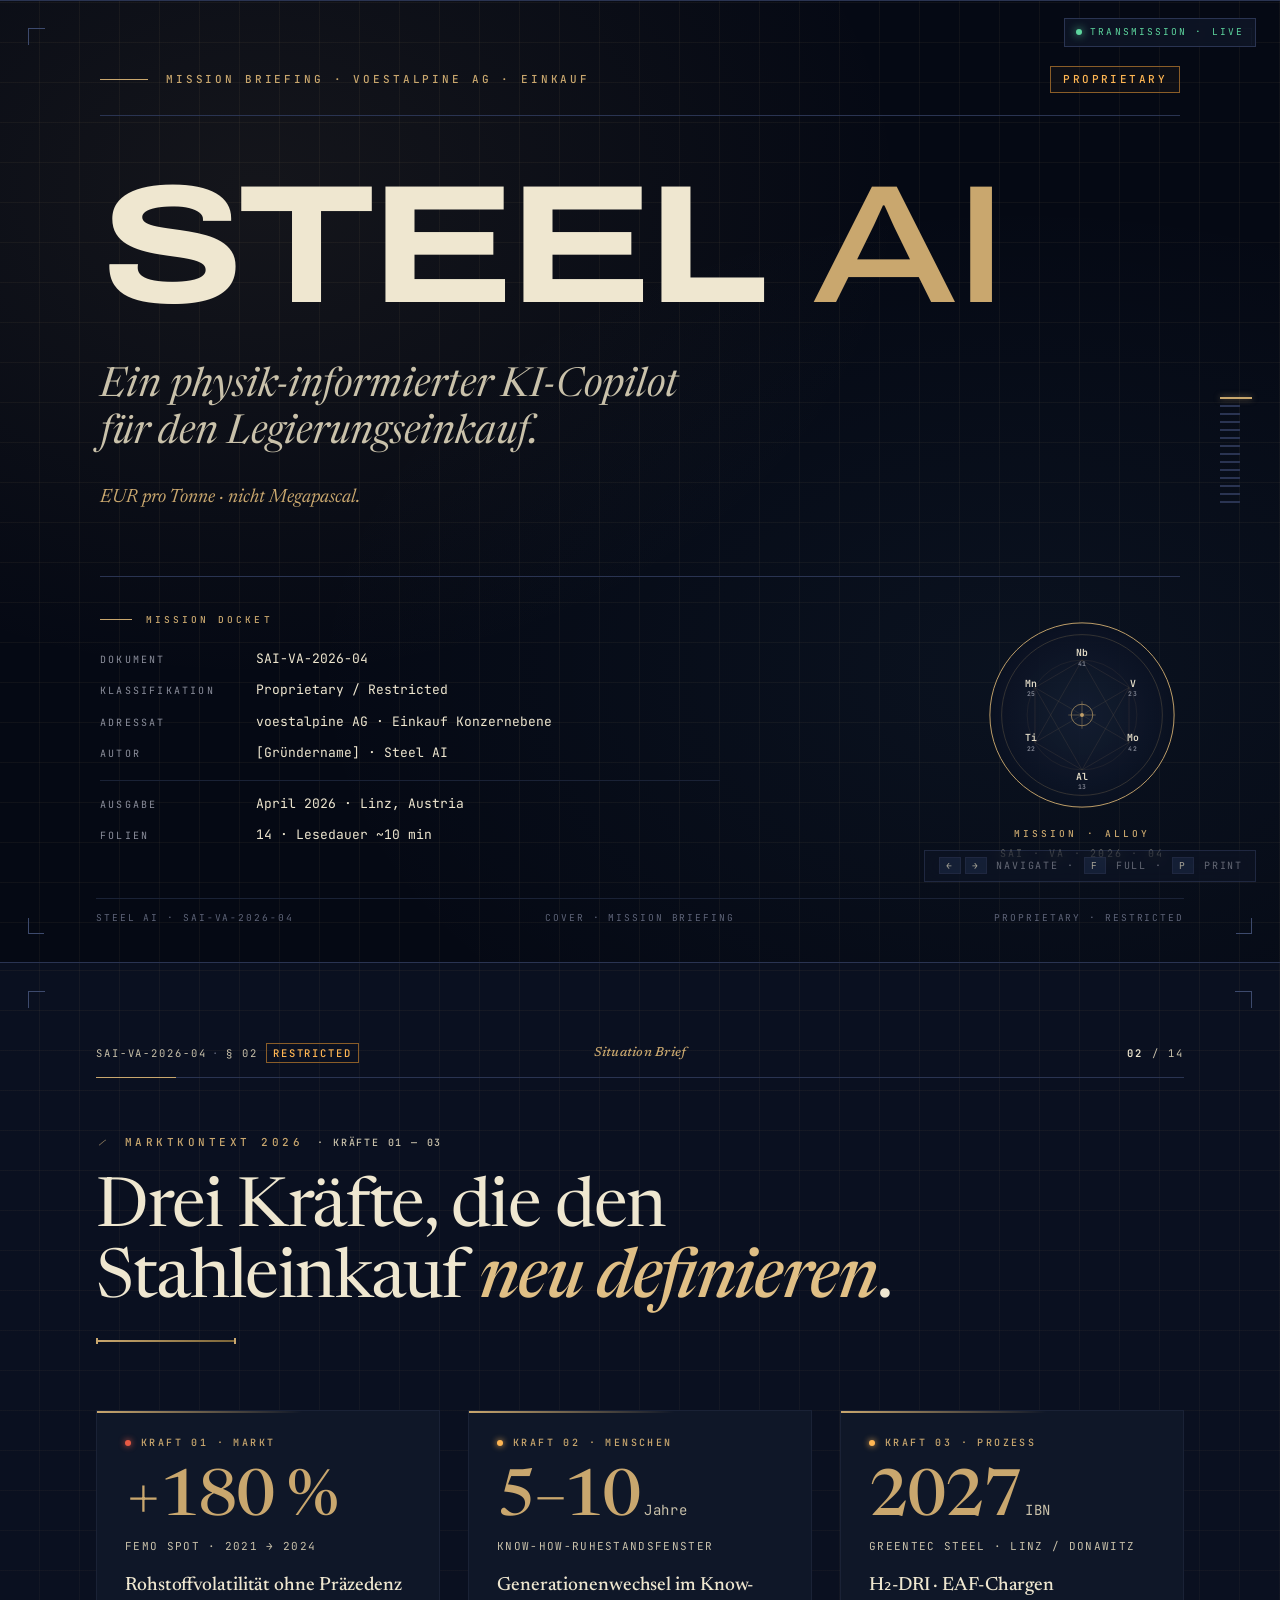
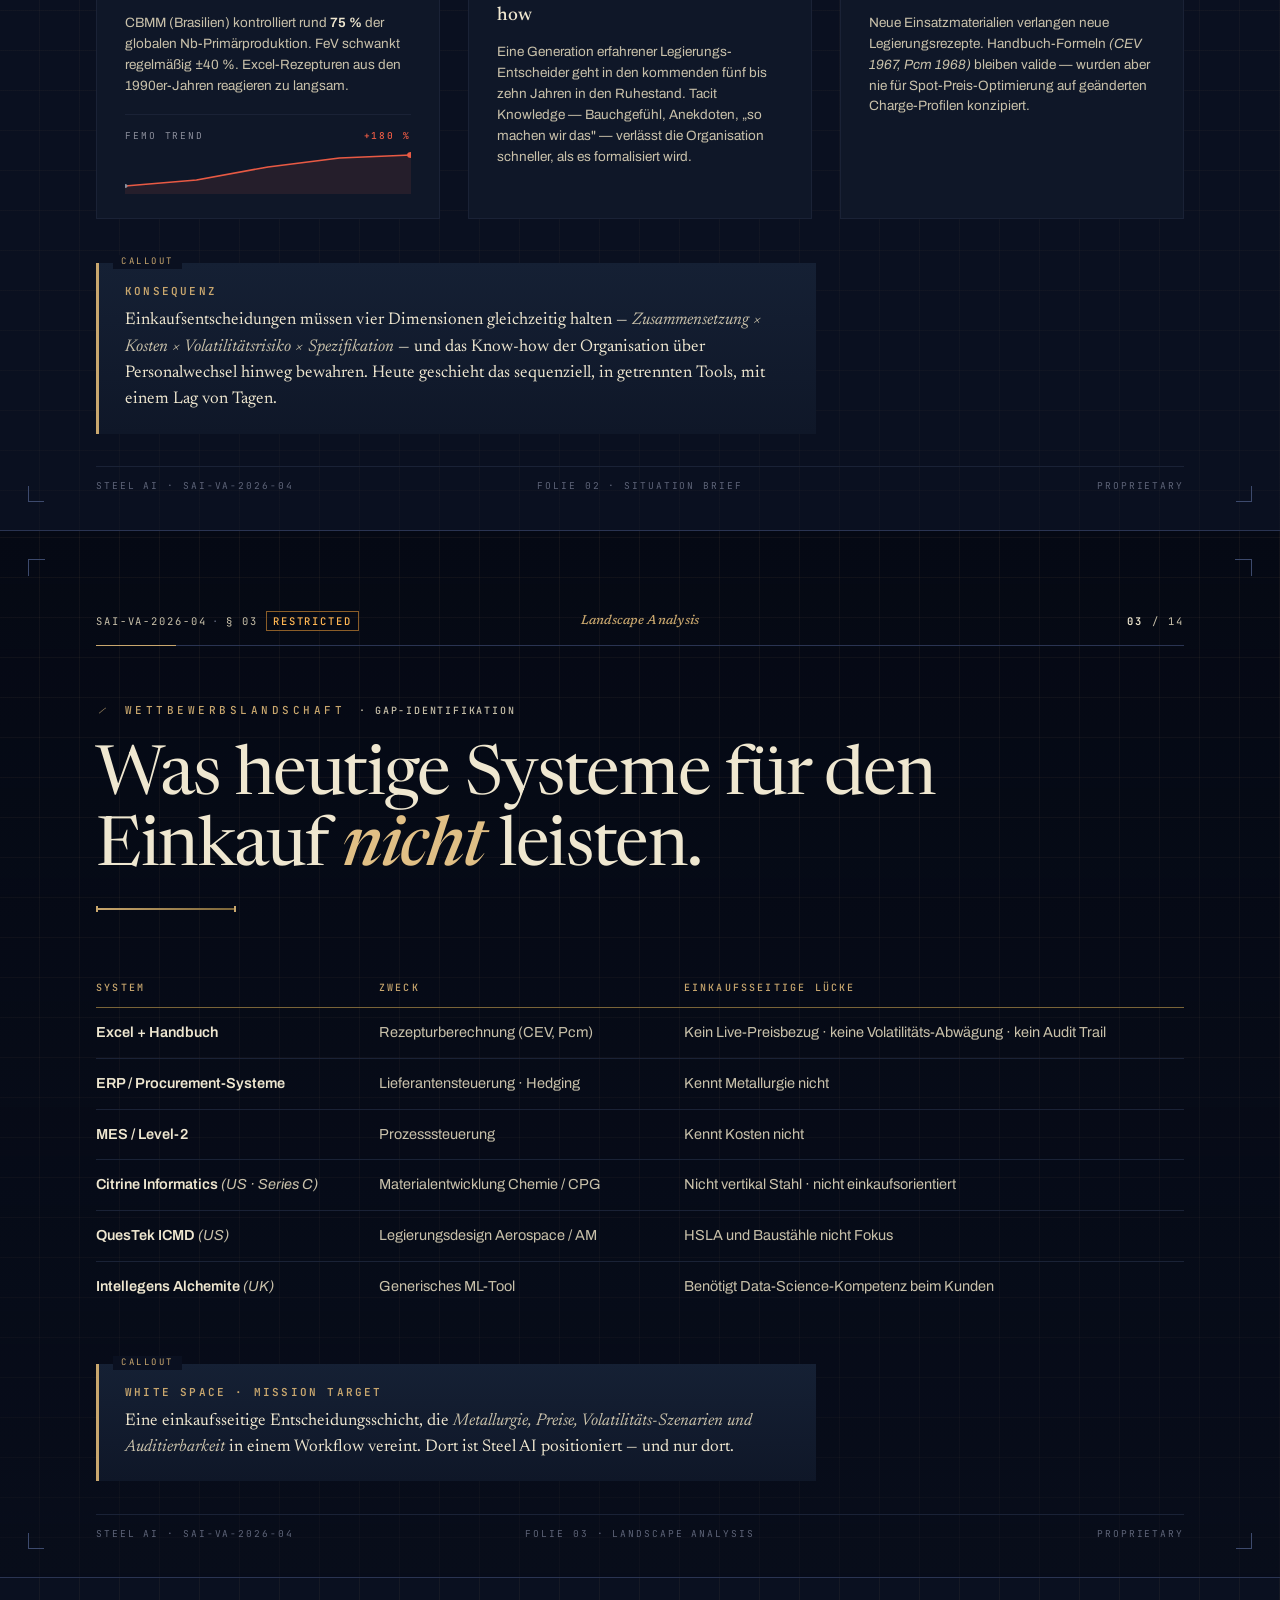
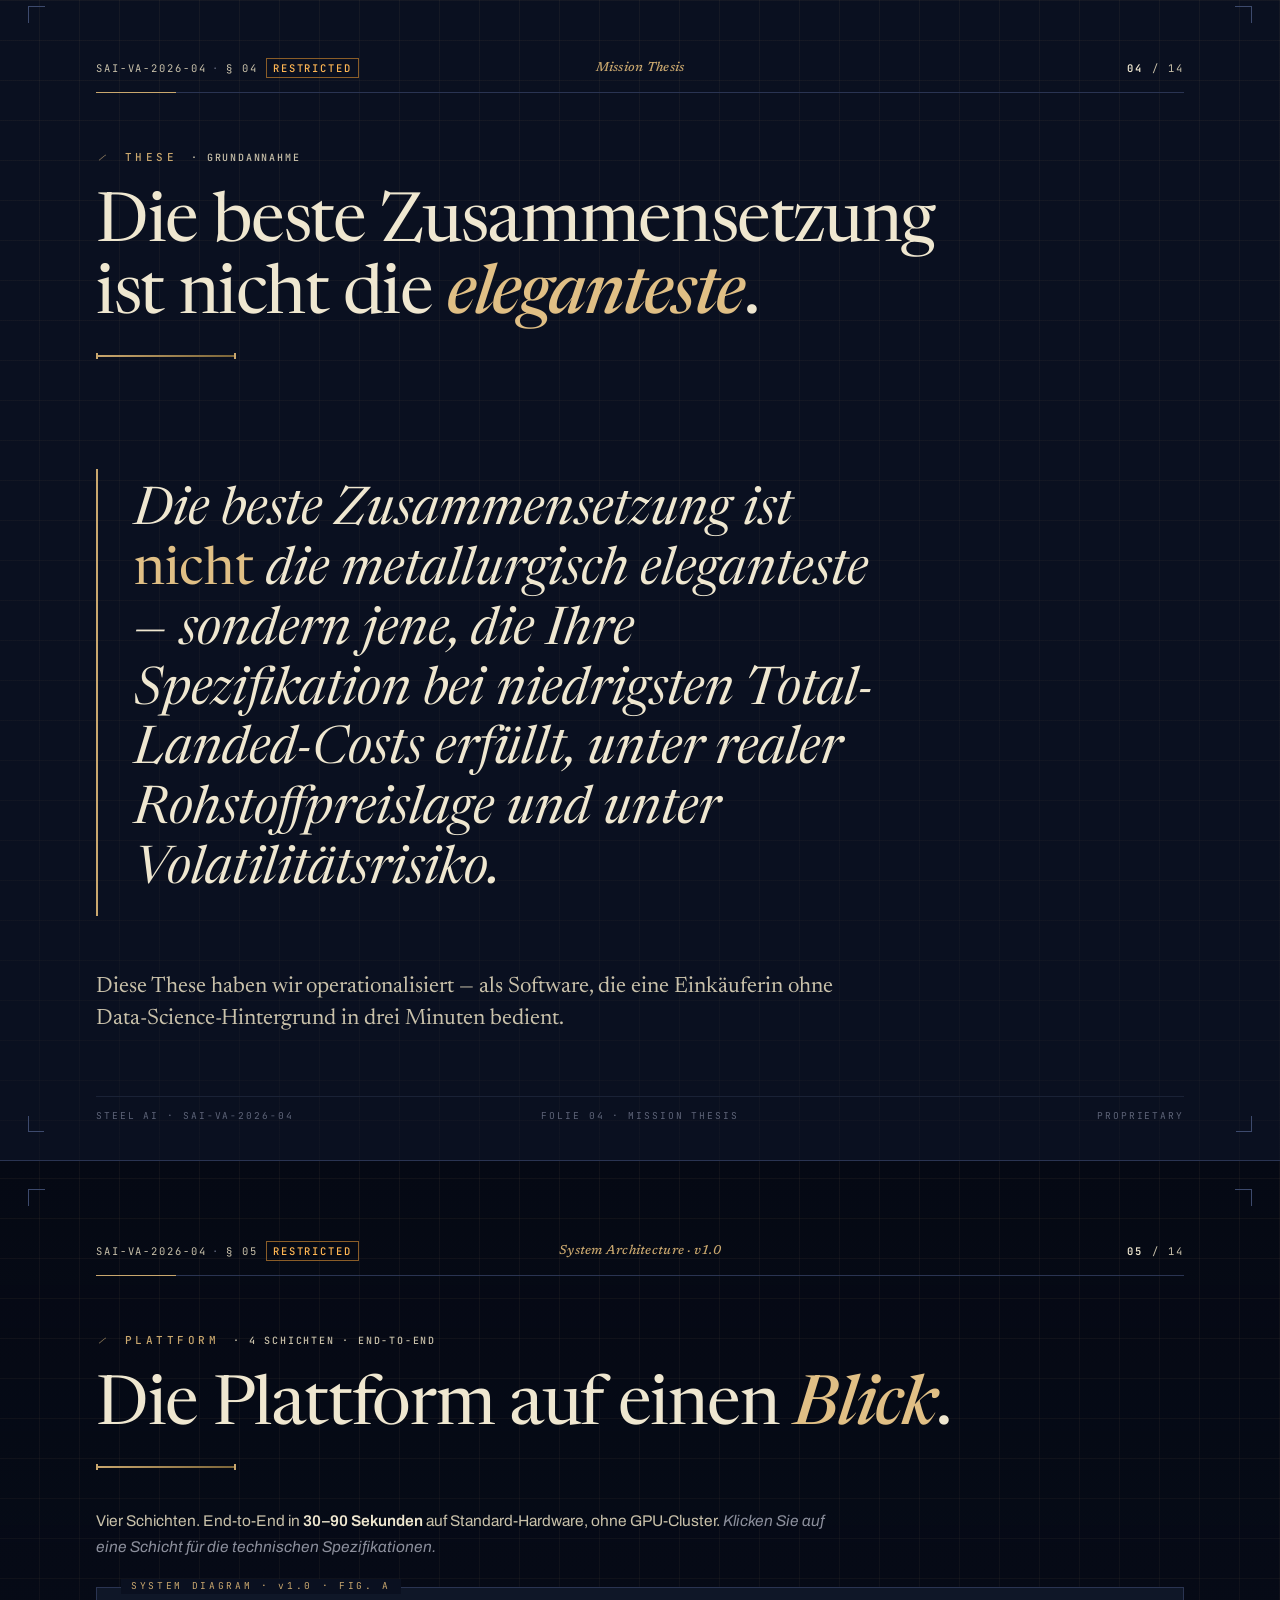
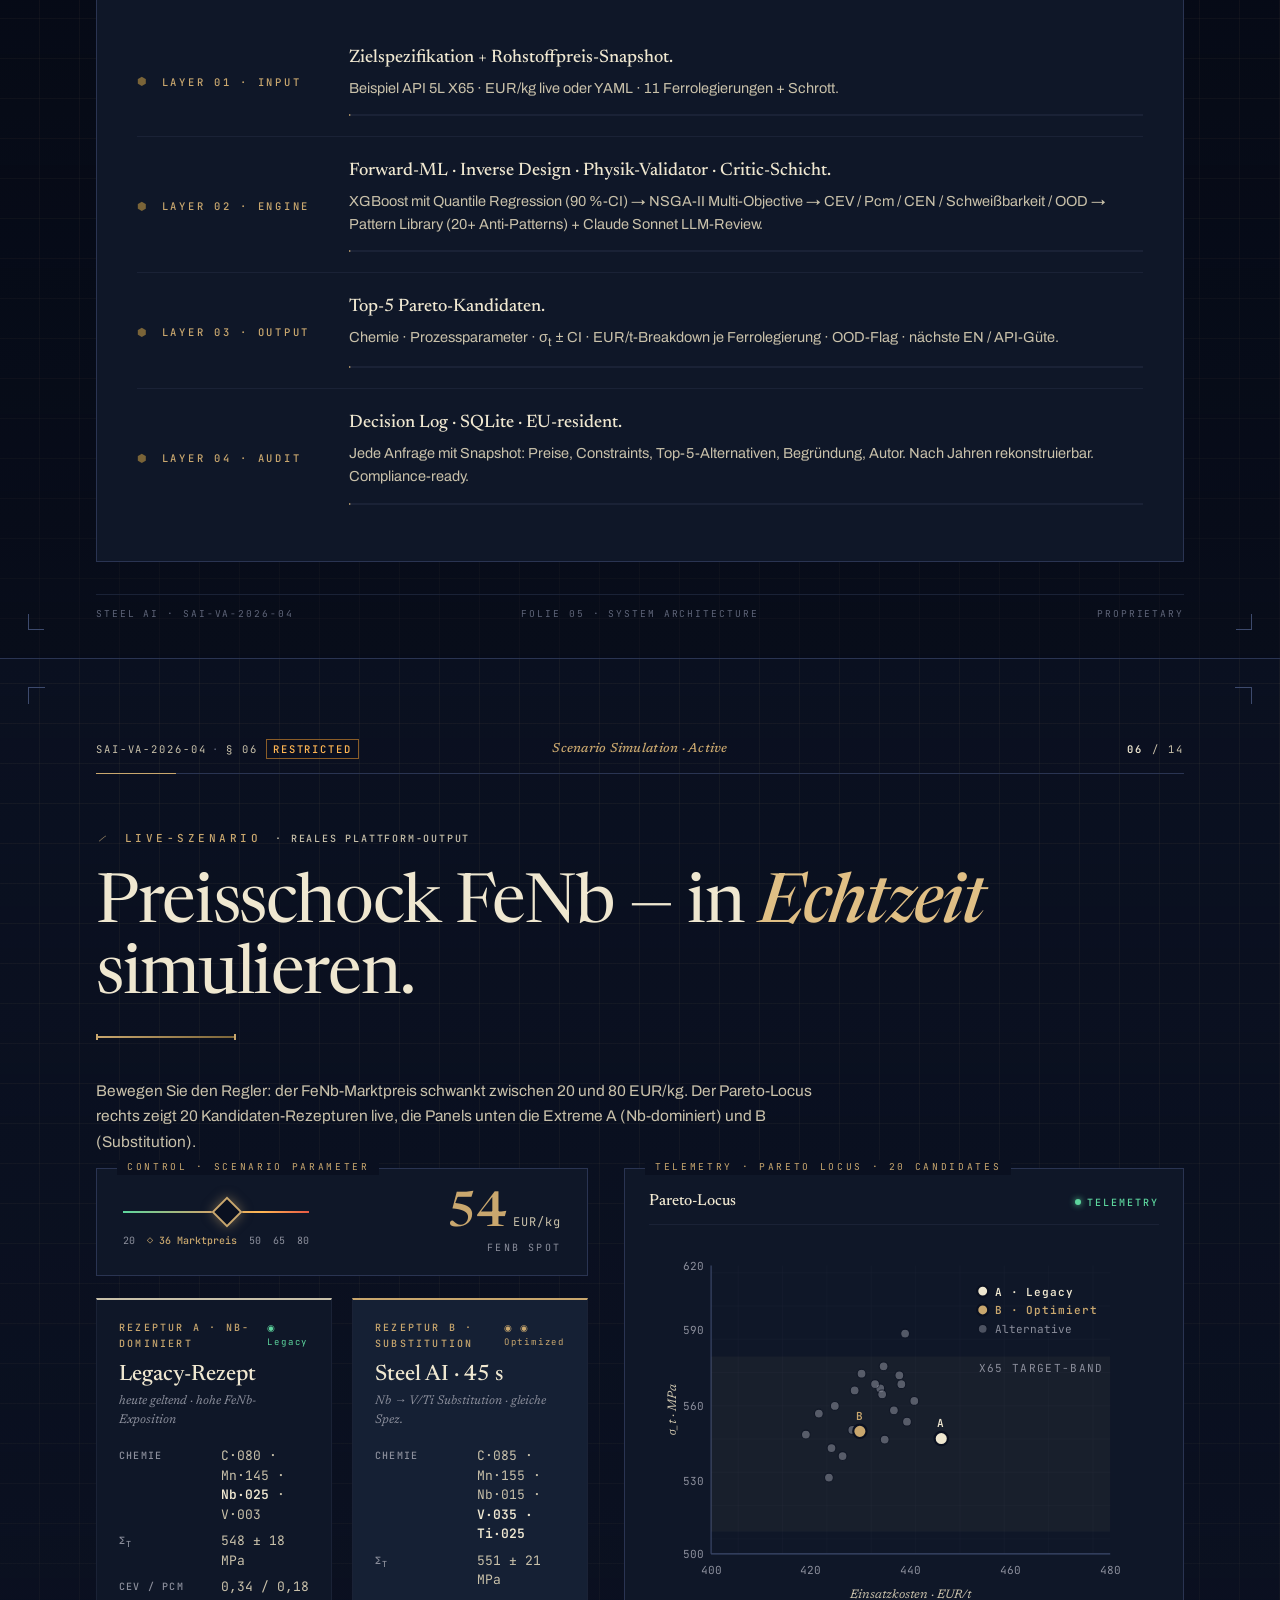
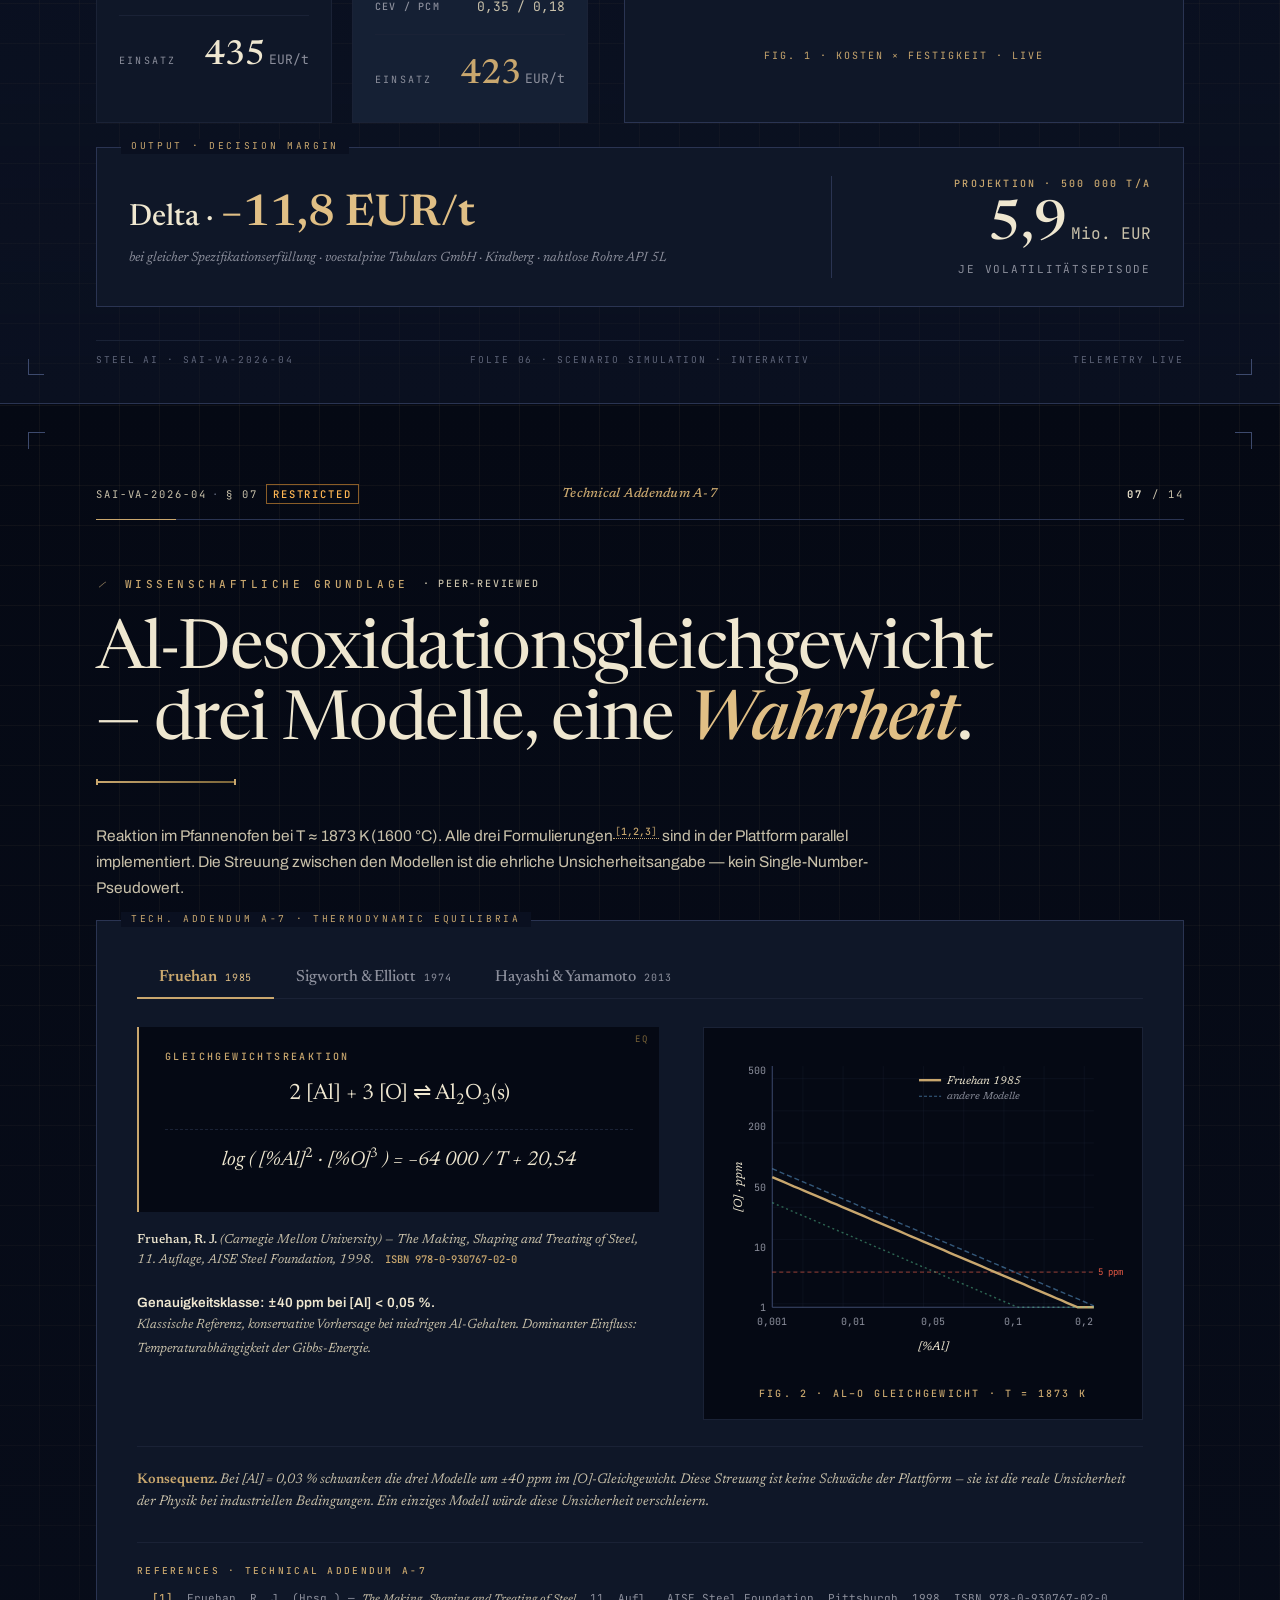
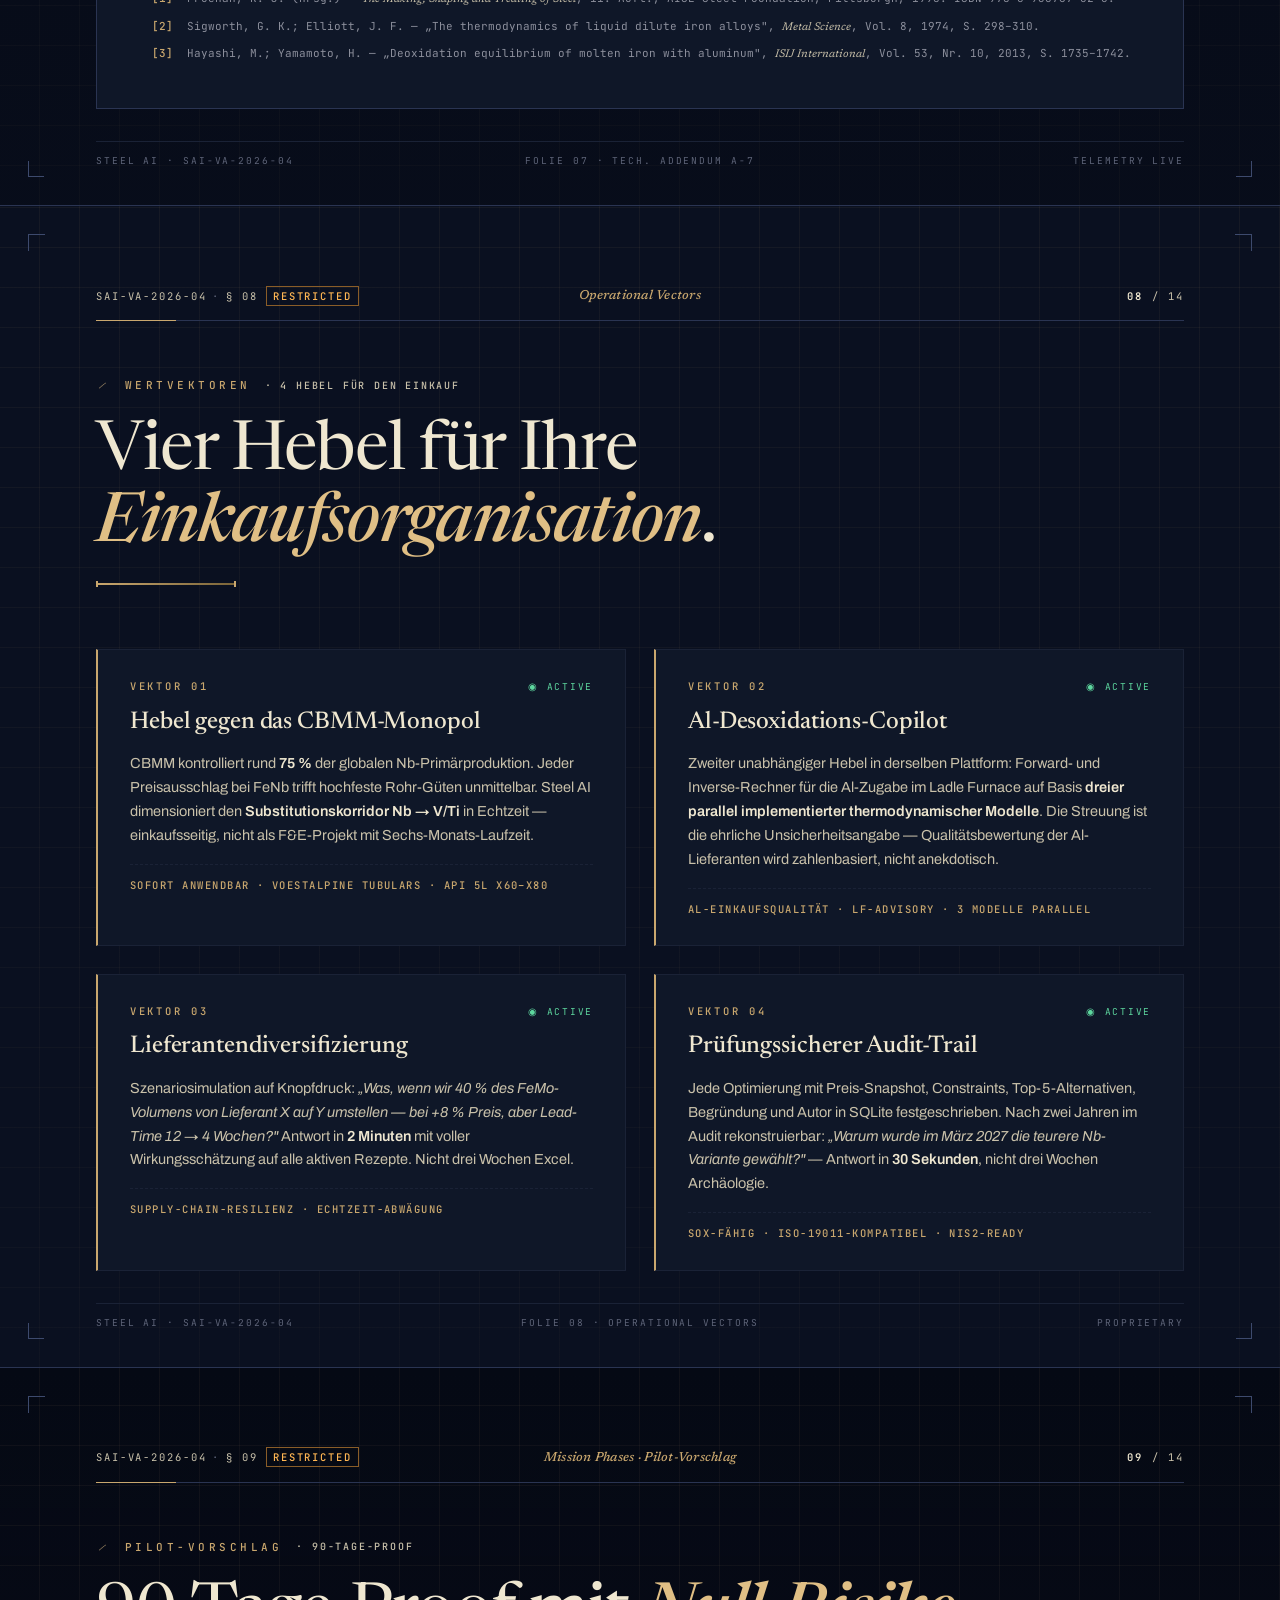
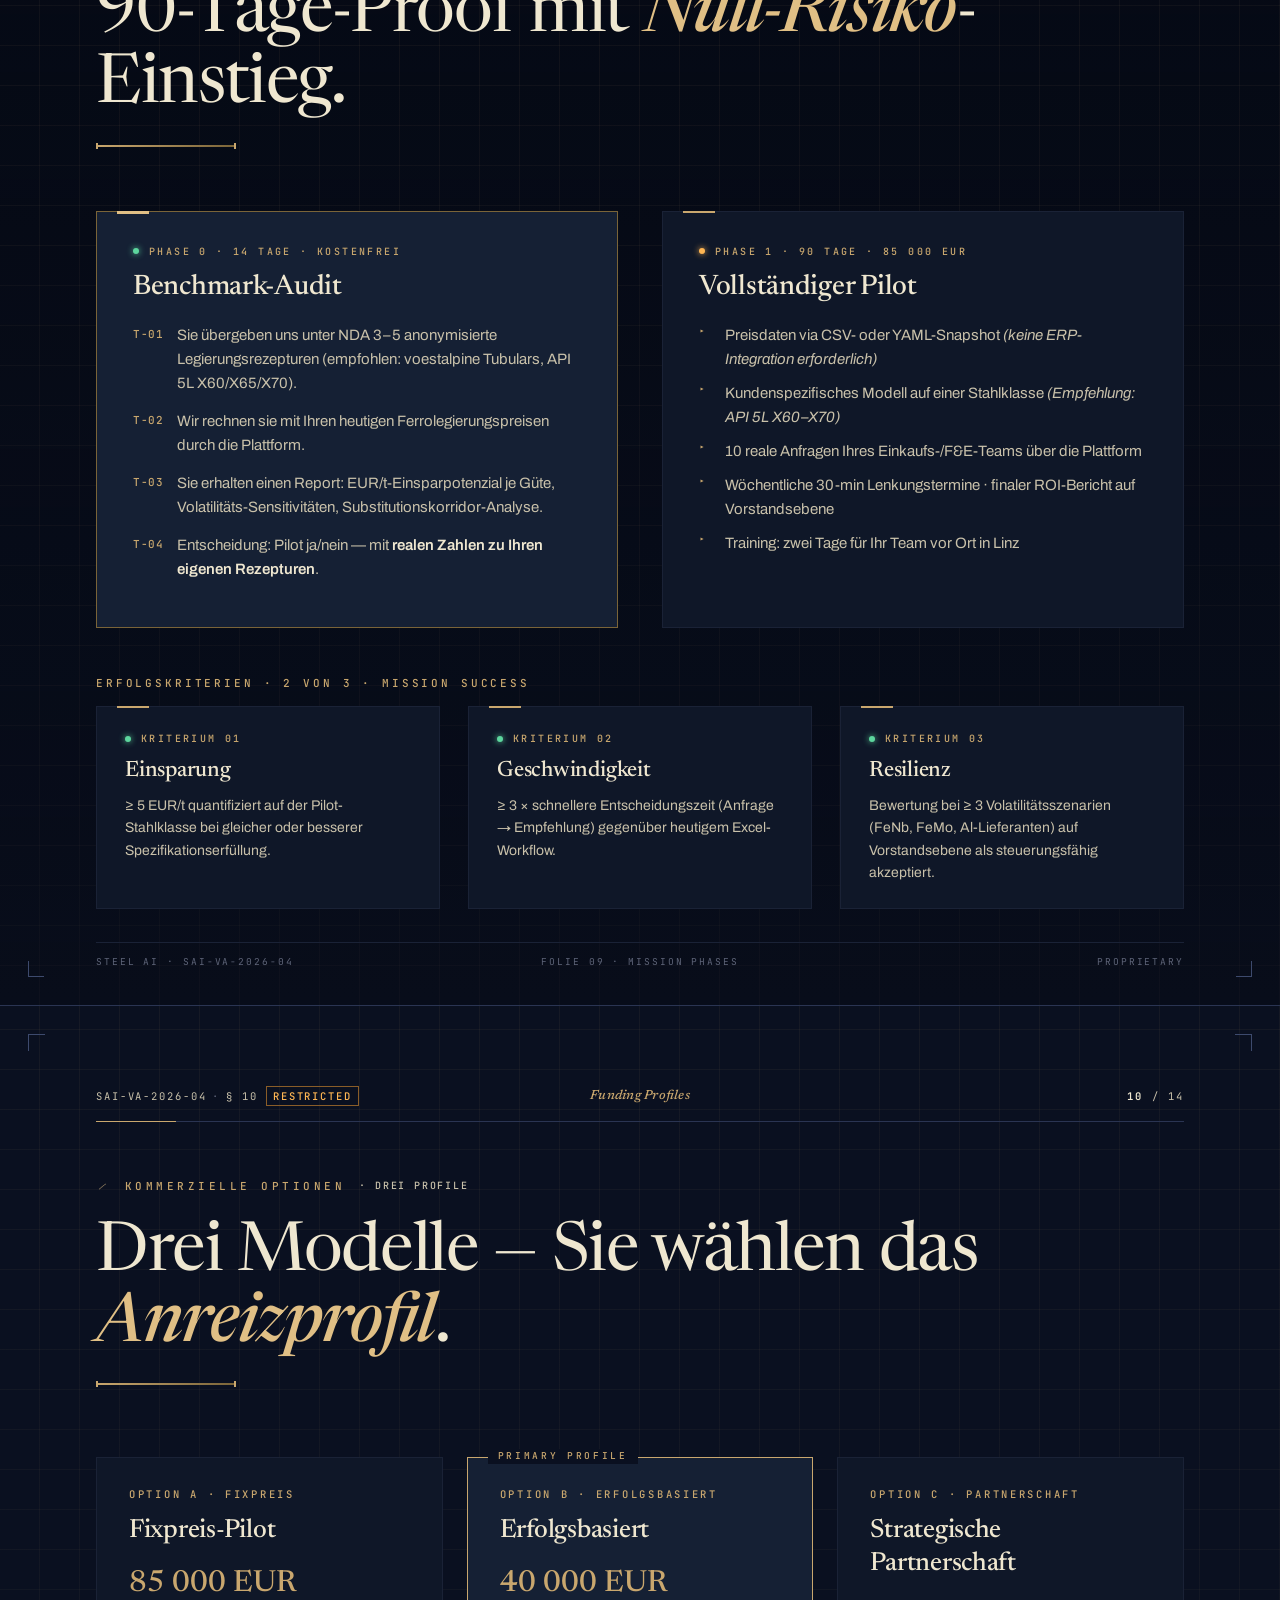
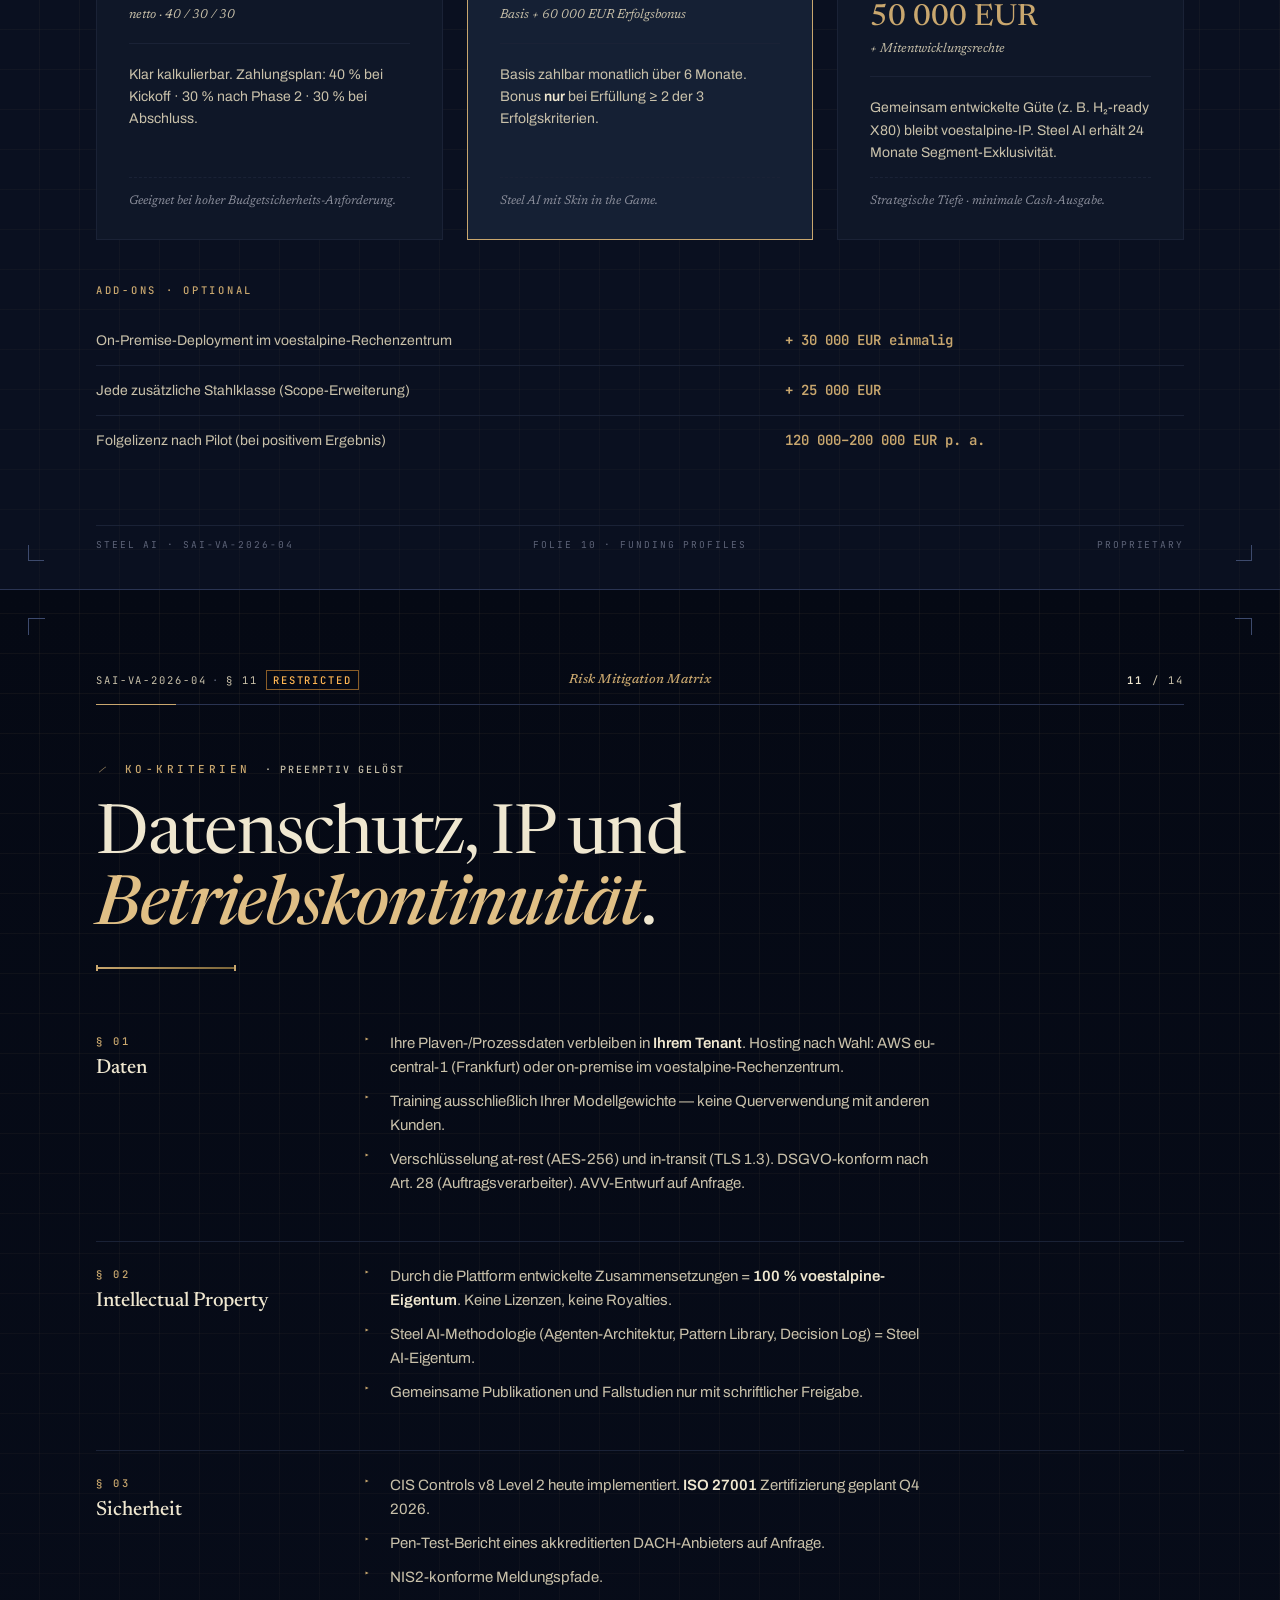
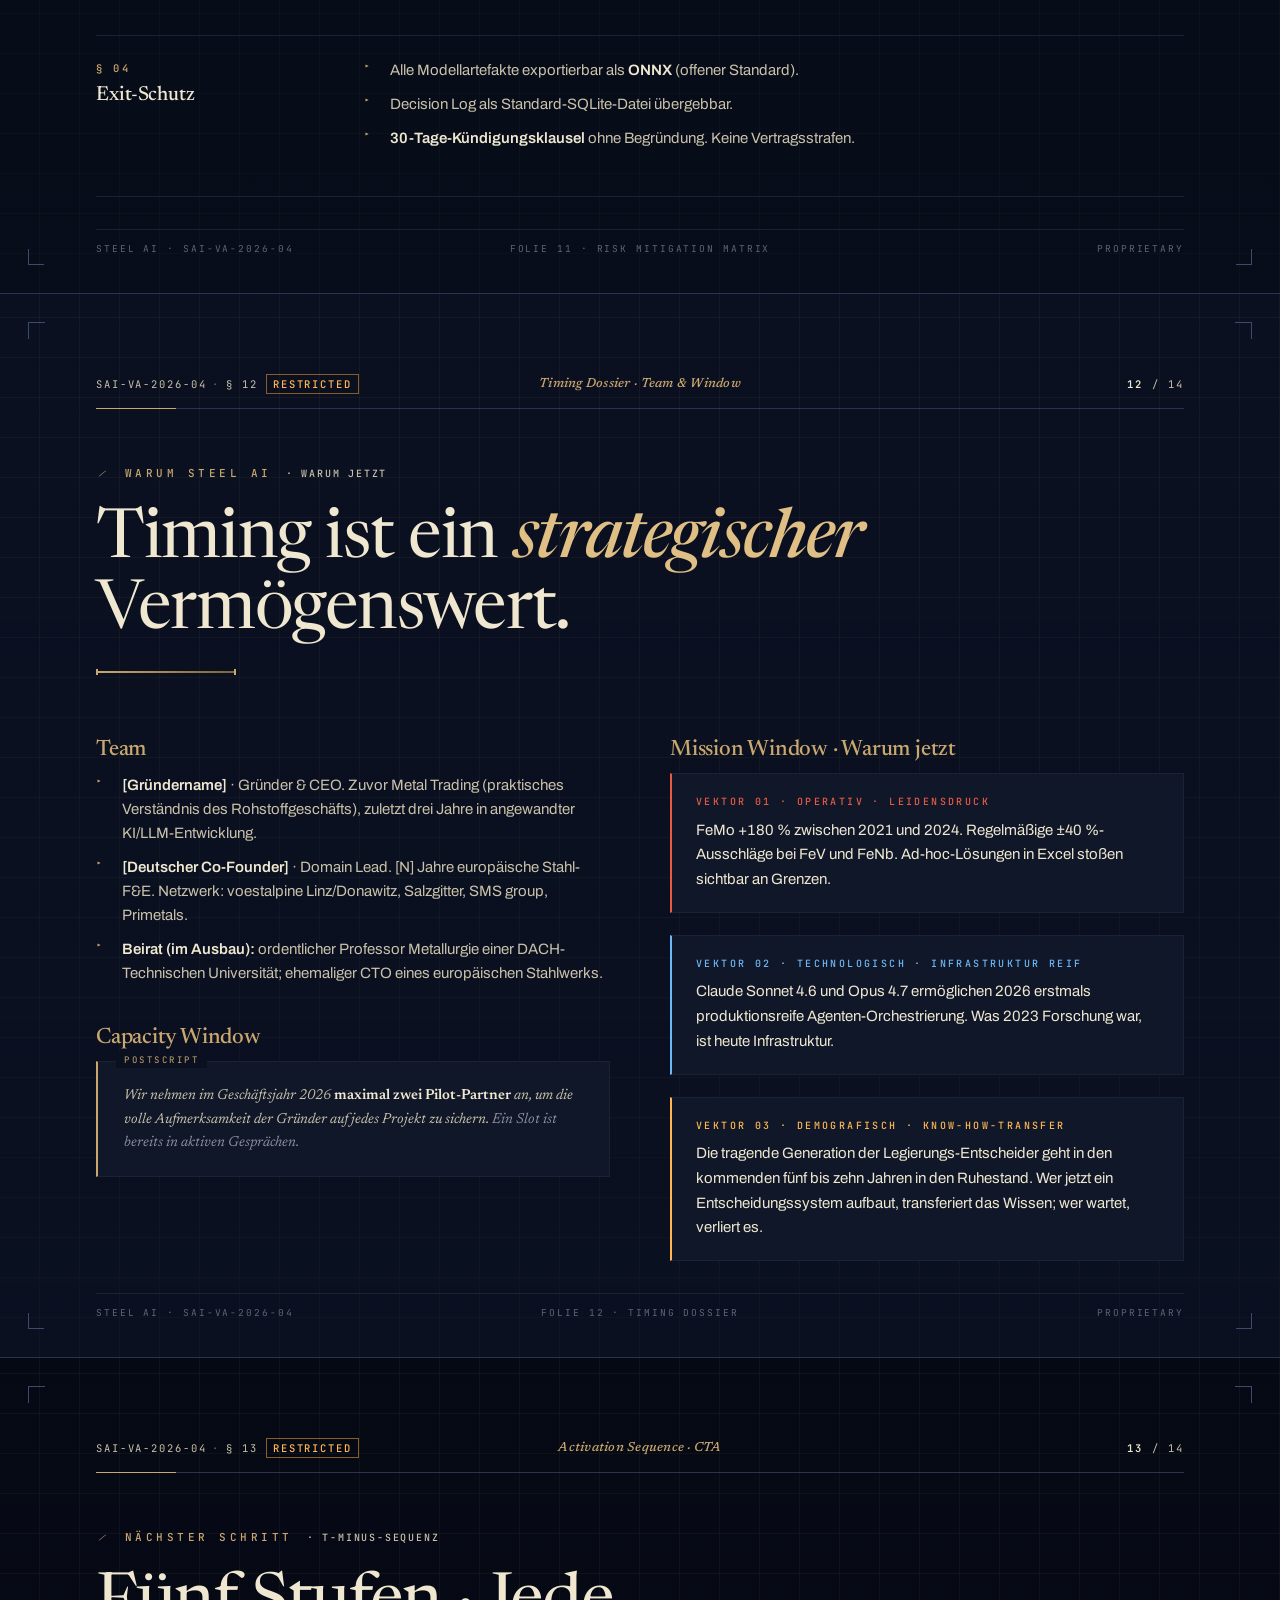
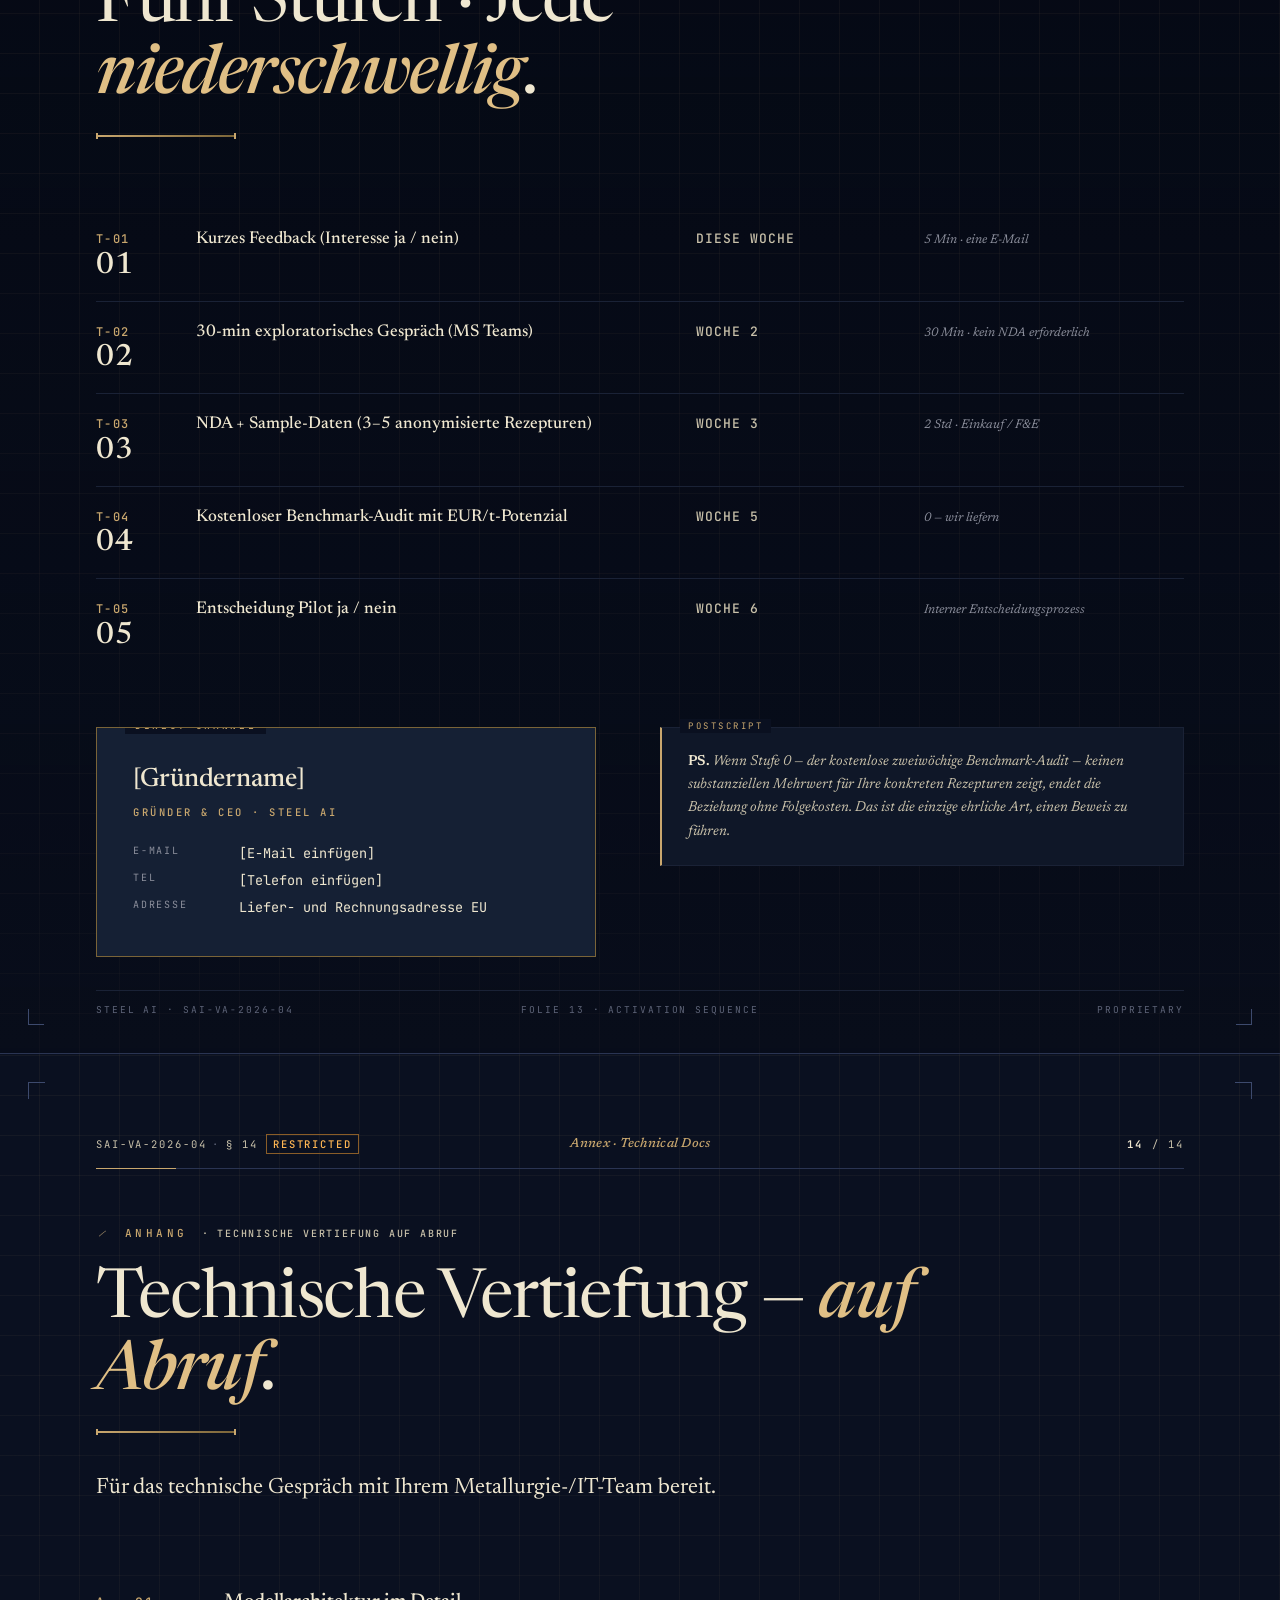
==== sales/PITCH_VOESTALPINE_DE_AEROSPACE.html @ 7e331a9c "docs(sales): Voestalpine pitch decks (editorial + aerospace) + user-facing explanations Two-variant " ====
<!DOCTYPE html>
<html lang="de">
<head>
<meta charset="UTF-8">
<meta name="viewport" content="width=device-width, initial-scale=1.0">
<title>Steel AI · Mission Briefing — voestalpine AG · SAI-VA-2026-04</title>

<link rel="preconnect" href="https://fonts.googleapis.com">
<link rel="preconnect" href="https://fonts.gstatic.com" crossorigin>
<link href="https://fonts.googleapis.com/css2?family=Newsreader:ital,opsz,wght@0,6..72,400;0,6..72,500;0,6..72,600;0,6..72,700;1,6..72,400;1,6..72,500;1,6..72,600&family=Archivo:wdth,wght@75,400;75,500;87.5,400;87.5,500;87.5,600;100,400;100,500;100,600;100,700;125,500;125,600;125,700&family=JetBrains+Mono:ital,wght@0,400;0,500;0,600;0,700;1,400;1,500&display=swap" rel="stylesheet">

<style>
/* ==================================================================
   STEEL AI · MISSION BRIEFING — voestalpine Einkauf
   Document: SAI-VA-2026-04  ·  Class: PROPRIETARY / RESTRICTED
   Aesthetic: Aerospace technical briefing · Apollo-era gravitas
   Typography: Newsreader (display) · Archivo (body) · JetBrains Mono
   ================================================================== */

:root {
  /* Deep-space surfaces */
  --void:       #050914;
  --vacuum:     #0a1020;
  --panel:      #0f1728;
  --panel-2:    #152034;
  --elevated:   #1b2842;

  /* Apollo-cream text stack */
  --cream:      #efe7d0;
  --cream-2:    #c9c1aa;
  --fog:        #8c8f9c;
  --haze:       #5e6478;
  --dim:        #3a4057;

  /* Rules & hairlines */
  --hairline:   #1a2236;
  --rule:       #2a3452;
  --rule-2:     #3d4a6d;
  --grid:       rgba(201, 167, 110, 0.06);
  --grid-2:     rgba(201, 167, 110, 0.12);

  /* Spectrum — restrained, mission-coded */
  --gold:       #c9a76e;  /* Kapton foil · brand primary */
  --gold-2:     #e0bf85;  /* hover / intense */
  --gold-dim:   #7a6438;
  --gold-wash:  #1a1508;

  --blue:       #6eb8f5;  /* telemetry azure · data */
  --blue-dim:   #3a7dbf;

  --amber:      #ffb653;  /* advisory · caution */
  --amber-dim:  #8a5d28;

  --red:        #e85a44;  /* NASA worm · critical */
  --red-dim:    #7a2e24;

  --green:      #5dd69e;  /* nominal status */
  --green-dim:  #2b6c50;

  --ease-expo:  cubic-bezier(0.22, 1, 0.36, 1);
  --ease-tech:  cubic-bezier(0.16, 1, 0.3, 1);

  --f-display:  'Newsreader', ui-serif, 'Iowan Old Style', Baskerville, Georgia, serif;
  --f-body:     'Archivo', -apple-system, BlinkMacSystemFont, 'Helvetica Neue', Arial, sans-serif;
  --f-mono:     'JetBrains Mono', ui-monospace, 'SF Mono', Menlo, monospace;
}

* { box-sizing: border-box; margin: 0; padding: 0; }
html { scroll-behavior: smooth; }
body {
  background: var(--vacuum);
  color: var(--cream);
  font-family: var(--f-body);
  font-weight: 400; font-size: 16px; line-height: 1.55;
  -webkit-font-smoothing: antialiased;
  -moz-osx-font-smoothing: grayscale;
  font-feature-settings: 'kern' 1, 'liga' 1, 'calt' 1, 'ss01' 1;
}

.serif, h1, h2, h3.serif, blockquote.pull {
  font-family: var(--f-display);
  font-feature-settings: 'kern' 1, 'liga' 1, 'dlig' 1;
}
.mono, code, kbd, .telemetry {
  font-family: var(--f-mono);
  font-feature-settings: 'tnum' 1, 'zero' 1, 'ss01' 1;
}

/* ============ ATMOSPHERIC OVERLAYS ============ */
body::before {
  content: ""; position: fixed; inset: 0;
  background:
    radial-gradient(ellipse at 15% 10%, rgba(110, 184, 245, 0.035) 0%, transparent 40%),
    radial-gradient(ellipse at 90% 85%, rgba(201, 167, 110, 0.03) 0%, transparent 45%),
    radial-gradient(ellipse at 50% 50%, transparent 0%, rgba(5, 9, 20, 0.5) 100%);
  pointer-events: none; z-index: 1;
}
body::after {
  content: ""; position: fixed; inset: 0;
  background-image: url("data:image/svg+xml;utf8,<svg viewBox='0 0 200 200' xmlns='http://www.w3.org/2000/svg'><filter id='n'><feTurbulence type='fractalNoise' baseFrequency='0.85' numOctaves='2' seed='7'/><feColorMatrix values='0 0 0 0 0.94  0 0 0 0 0.9  0 0 0 0 0.82  0 0 0 0.05 0'/></filter><rect width='100%' height='100%' filter='url(%23n)'/></svg>");
  background-size: 200px 200px;
  pointer-events: none; z-index: 2; mix-blend-mode: overlay; opacity: 0.4;
}
body > * { position: relative; z-index: 3; }

/* ============ PROGRESS + NAV ============ */
.progress-bar {
  position: fixed; top: 0; left: 0; right: 0;
  height: 1px; background: var(--rule); z-index: 100;
}
.progress-bar .fill {
  height: 100%; width: 0%;
  background: linear-gradient(90deg, var(--blue-dim), var(--gold), var(--amber));
  transition: width 0.2s var(--ease-tech);
  box-shadow: 0 0 8px rgba(201, 167, 110, 0.4);
}
.slide-dots {
  position: fixed; top: 50%; right: 20px;
  transform: translateY(-50%);
  display: flex; flex-direction: column; gap: 6px;
  z-index: 90; padding: 14px 8px;
}
.slide-dots .dot {
  width: 20px; height: 2px; background: var(--rule);
  cursor: pointer; transition: all 0.35s var(--ease-tech);
  position: relative;
}
.slide-dots .dot::after {
  content: attr(data-label); position: absolute;
  right: 28px; top: 50%; transform: translateY(-50%) translateX(8px);
  font-family: var(--f-mono); font-size: 9.5px;
  letter-spacing: 0.18em; text-transform: uppercase;
  color: var(--cream-2); white-space: nowrap;
  background: var(--panel); padding: 4px 10px;
  border: 1px solid var(--rule);
  opacity: 0; pointer-events: none;
  transition: all 0.25s var(--ease-tech);
}
.slide-dots .dot:hover { background: var(--gold); width: 32px; }
.slide-dots .dot:hover::after { opacity: 1; transform: translateY(-50%) translateX(0); }
.slide-dots .dot.active { background: var(--gold); width: 32px; box-shadow: 0 0 6px rgba(201, 167, 110, 0.6); }

.nav-hint {
  position: fixed; bottom: 18px; right: 24px;
  font-size: 10px; letter-spacing: 0.18em; text-transform: uppercase;
  color: var(--fog); z-index: 90;
  font-family: var(--f-mono);
  background: rgba(15, 23, 40, 0.82);
  padding: 7px 12px; border: 1px solid var(--rule);
  backdrop-filter: blur(8px);
  opacity: 0.7; transition: opacity 0.3s;
}
.nav-hint:hover { opacity: 1; }
.nav-hint kbd {
  font-family: inherit; background: var(--elevated);
  border: 1px solid var(--rule); padding: 1px 6px;
  margin: 0 2px; font-size: 9.5px; color: var(--cream);
}

/* Transmission indicator */
.tx-indicator {
  position: fixed; top: 18px; right: 24px; z-index: 90;
  font-family: var(--f-mono); font-size: 9.5px;
  letter-spacing: 0.22em; text-transform: uppercase;
  color: var(--green);
  display: flex; align-items: center; gap: 8px;
  background: rgba(15, 23, 40, 0.82);
  border: 1px solid var(--rule);
  padding: 6px 11px; backdrop-filter: blur(8px);
}
.tx-indicator::before {
  content: ""; width: 6px; height: 6px; border-radius: 50%;
  background: var(--green);
  box-shadow: 0 0 8px var(--green);
  animation: tx-pulse 2s var(--ease-expo) infinite;
}
@keyframes tx-pulse {
  0%, 100% { opacity: 1; transform: scale(1); }
  50% { opacity: 0.4; transform: scale(0.7); }
}

/* ============ SLIDE LAYOUT ============ */
.slide {
  min-height: 100vh;
  padding: 80px 96px 96px;
  position: relative;
  display: flex; flex-direction: column;
  page-break-after: always;
  background:
    linear-gradient(180deg, transparent 0%, rgba(10, 16, 32, 0.5) 100%),
    repeating-linear-gradient(0deg, transparent 0 39px, var(--grid) 39px 40px),
    repeating-linear-gradient(90deg, transparent 0 39px, var(--grid) 39px 40px),
    var(--vacuum);
  border-bottom: 1px solid var(--rule);
}
.slide:nth-child(even) { background-color: var(--void); }
.slide.cover {
  background:
    radial-gradient(ellipse at 20% 20%, rgba(201, 167, 110, 0.08) 0%, transparent 45%),
    radial-gradient(ellipse at 80% 70%, rgba(110, 184, 245, 0.05) 0%, transparent 50%),
    repeating-linear-gradient(0deg, transparent 0 39px, var(--grid) 39px 40px),
    repeating-linear-gradient(90deg, transparent 0 39px, var(--grid) 39px 40px),
    var(--void);
  justify-content: center;
}

/* Registration marks in corners */
.slide::before, .slide::after {
  content: ""; position: absolute;
  width: 16px; height: 16px;
  border: 1px solid var(--rule-2);
  pointer-events: none;
}
.slide::before { top: 28px; left: 28px; border-right: none; border-bottom: none; }
.slide::after  { top: 28px; right: 28px; border-left: none; border-bottom: none; }
.slide .corner-bl, .slide .corner-br {
  position: absolute; width: 16px; height: 16px;
  border: 1px solid var(--rule-2); pointer-events: none;
}
.slide .corner-bl { bottom: 28px; left: 28px; border-right: none; border-top: none; }
.slide .corner-br { bottom: 28px; right: 28px; border-left: none; border-top: none; }

/* Slide header band */
.slide-header {
  display: grid;
  grid-template-columns: 1fr auto 1fr;
  align-items: center; gap: 24px;
  padding-bottom: 14px; margin-bottom: 56px;
  border-bottom: 1px solid var(--rule);
  position: relative;
}
.slide-header::after {
  content: ""; position: absolute; bottom: -1px; left: 0;
  width: 80px; height: 1px; background: var(--gold);
}
.slide-header .doc-id {
  font-family: var(--f-mono); font-size: 10.5px;
  letter-spacing: 0.18em; color: var(--cream-2);
  text-transform: uppercase;
}
.slide-header .doc-id .sep { color: var(--haze); margin: 0 6px; }
.slide-header .doc-id .class {
  color: var(--amber); font-weight: 500;
  border: 1px solid var(--amber-dim);
  padding: 2px 6px; margin-left: 8px;
}
.slide-header .section-badge {
  font-family: var(--f-display);
  font-size: 13px; font-style: italic; font-weight: 500;
  color: var(--gold); text-align: center;
  letter-spacing: 0.02em;
}
.slide-header .page-no {
  font-family: var(--f-mono); font-size: 10.5px;
  letter-spacing: 0.2em; color: var(--cream-2);
  text-transform: uppercase; text-align: right;
}
.slide-header .page-no .cur { color: var(--cream); font-weight: 600; }

.slide-footer {
  position: absolute; bottom: 36px; left: 96px; right: 96px;
  display: grid; grid-template-columns: 1fr 1fr 1fr;
  font-family: var(--f-mono);
  font-size: 9.5px; letter-spacing: 0.2em;
  color: var(--haze); text-transform: uppercase;
  border-top: 1px solid var(--hairline); padding-top: 12px;
  align-items: baseline;
}
.slide-footer > *:nth-child(2) { text-align: center; }
.slide-footer > *:nth-child(3) { text-align: right; }

/* ============ TYPOGRAPHY ============ */
.section-title {
  font-family: var(--f-mono);
  font-size: 11px; letter-spacing: 0.32em;
  text-transform: uppercase; color: var(--gold);
  font-weight: 500; margin-bottom: 24px;
  display: flex; align-items: center; gap: 14px;
}
.section-title::before {
  content: "⟋ "; color: var(--gold-2);
  font-weight: 400; font-style: italic;
}
.section-title .ord {
  color: var(--cream-2); letter-spacing: 0.18em;
  font-size: 10px;
}

h1 {
  font-family: var(--f-display);
  font-size: 68px; font-weight: 400;
  letter-spacing: -0.02em; line-height: 1.05;
  color: var(--cream); margin-bottom: 22px;
  max-width: 22ch;
  font-variation-settings: "opsz" 72;
}
h1 em {
  font-style: italic; color: var(--gold-2);
  font-variation-settings: "opsz" 72;
  font-weight: 500;
}
h1.cover-title {
  font-family: var(--f-body);
  font-stretch: 125%; font-weight: 700;
  font-size: 168px; letter-spacing: -0.04em;
  line-height: 0.88;
  color: var(--cream); margin-bottom: 0; max-width: none;
  text-transform: uppercase;
}
h1.cover-title em {
  font-style: normal; color: var(--gold);
  font-weight: 500;
}
h2 {
  font-family: var(--f-display);
  font-size: 30px; font-weight: 400;
  letter-spacing: -0.012em; line-height: 1.25;
  color: var(--cream-2); margin-bottom: 28px; max-width: 46ch;
  font-variation-settings: "opsz" 42;
}
h3 {
  font-size: 17px; font-weight: 600;
  letter-spacing: -0.005em; line-height: 1.3;
  color: var(--cream); margin-bottom: 10px; margin-top: 28px;
}
h3:first-child, h3.mt-0 { margin-top: 0; }
h3.serif {
  font-family: var(--f-display);
  font-size: 24px; font-weight: 500;
  letter-spacing: -0.01em; line-height: 1.2;
  font-variation-settings: "opsz" 32;
}

.divider {
  width: 72px; height: 2px;
  background: linear-gradient(90deg, var(--gold), var(--gold-dim));
  margin: 0 0 40px; position: relative;
}
.divider::before, .divider::after {
  content: ""; position: absolute; top: -2px;
  width: 2px; height: 6px; background: var(--gold);
}
.divider::before { left: 0; }
.divider::after { right: 0; }
.divider.long { width: 140px; }

p { font-size: 15.5px; line-height: 1.65; color: var(--cream-2); margin-bottom: 14px; max-width: 62ch; }
p.lead {
  font-family: var(--f-display);
  font-size: 22px; line-height: 1.45; color: var(--cream);
  max-width: 50ch; font-weight: 400; margin-bottom: 28px;
  font-variation-settings: "opsz" 32;
}
p.small { font-size: 13px; color: var(--fog); line-height: 1.6; }
strong { font-weight: 600; color: var(--cream); }
em { font-style: italic; color: var(--cream-2); }
.num { font-variant-numeric: tabular-nums; font-feature-settings: 'tnum' 1; }

ul { list-style: none; margin-bottom: 14px; max-width: 64ch; }
ul li {
  padding-left: 26px; position: relative; margin-bottom: 10px;
  font-size: 15px; line-height: 1.6; color: var(--cream-2);
}
ul li::before {
  content: "▸"; position: absolute; left: 0; top: 0;
  color: var(--gold); font-family: var(--f-mono); font-size: 10px;
  line-height: 1.7;
}

ol { counter-reset: step; list-style: none; max-width: 62ch; }
ol li {
  counter-increment: step; padding-left: 44px;
  position: relative; margin-bottom: 14px;
  font-size: 15px; line-height: 1.6; color: var(--cream-2);
}
ol li::before {
  content: "T-" counter(step, decimal-leading-zero);
  position: absolute; left: 0; top: 3px;
  font-family: var(--f-mono);
  font-size: 11px; font-weight: 500; color: var(--gold);
  letter-spacing: 0.06em;
}

blockquote.pull {
  font-family: var(--f-display);
  font-size: 44px; line-height: 1.18;
  font-weight: 400; font-style: italic;
  color: var(--cream); max-width: 28ch;
  border-left: 2px solid var(--gold);
  padding: 14px 0 14px 36px; margin: 36px 0;
  font-variation-settings: "opsz" 72;
}
blockquote.pull em { font-style: normal; color: var(--gold-2); }

blockquote.callout {
  background:
    linear-gradient(180deg, var(--panel-2) 0%, var(--panel) 100%);
  border-left: 3px solid var(--gold);
  padding: 20px 26px;
  font-size: 17px; line-height: 1.55;
  color: var(--cream); max-width: 80ch;
  font-family: var(--f-display);
  font-variation-settings: "opsz" 20;
  position: relative;
}
blockquote.callout::before {
  content: "CALLOUT"; position: absolute;
  top: -8px; left: 14px;
  font-family: var(--f-mono); font-size: 9px;
  letter-spacing: 0.28em; color: var(--gold);
  background: var(--vacuum); padding: 0 8px;
  font-style: normal;
}
blockquote.callout strong {
  font-family: var(--f-mono); font-size: 11px;
  letter-spacing: 0.2em; text-transform: uppercase;
  color: var(--gold); display: block; margin-bottom: 8px;
  font-style: normal;
}

/* ============ TABLES ============ */
table { width: 100%; max-width: 1200px; border-collapse: collapse; margin: 18px 0 28px; font-size: 14.5px; }
th {
  text-align: left; font-weight: 500;
  font-family: var(--f-mono);
  font-size: 10px; letter-spacing: 0.22em;
  text-transform: uppercase; color: var(--gold);
  padding: 12px 14px 12px 0;
  border-bottom: 1px solid var(--gold-dim);
}
td {
  padding: 14px 14px 14px 0;
  border-bottom: 1px solid var(--hairline);
  vertical-align: top; color: var(--cream-2); line-height: 1.5;
}
tr:last-child td { border-bottom: none; }
tr:hover td { background: rgba(201, 167, 110, 0.03); }
td.num { font-variant-numeric: tabular-nums; white-space: nowrap; font-family: var(--f-mono); }
td.emph { font-weight: 600; color: var(--gold); }

/* ============ GRIDS ============ */
.grid-2 { display: grid; grid-template-columns: 1fr 1fr; gap: 40px 56px; max-width: 1280px; }
.grid-3 { display: grid; grid-template-columns: 1fr 1fr 1fr; gap: 28px; max-width: 1280px; }

/* ============ PANELS (cards, mission-style) ============ */
.panel {
  padding: 24px 28px; background: var(--panel);
  border: 1px solid var(--hairline);
  position: relative;
  transition: border-color 0.3s var(--ease-tech),
              transform 0.3s var(--ease-tech),
              background 0.3s var(--ease-tech);
}
.panel::before {
  content: ""; position: absolute; top: -1px; left: 20px;
  width: 32px; height: 2px; background: var(--gold);
  transition: width 0.3s var(--ease-tech);
}
.panel:hover {
  border-color: var(--rule-2); transform: translateY(-2px);
  background: var(--panel-2);
}
.panel:hover::before { width: 56px; }
.panel .panel-meta {
  font-family: var(--f-mono);
  font-size: 10px; letter-spacing: 0.24em;
  color: var(--gold); font-weight: 500;
  margin-bottom: 12px; text-transform: uppercase;
  display: flex; align-items: center; gap: 10px;
}
.panel .panel-meta .status {
  width: 6px; height: 6px; border-radius: 50%;
  background: var(--green); box-shadow: 0 0 6px var(--green);
}
.panel .panel-meta .status.amber { background: var(--amber); box-shadow: 0 0 6px var(--amber); }
.panel .panel-meta .status.red { background: var(--red); box-shadow: 0 0 6px var(--red); }
.panel h3 { margin-top: 0; font-size: 18px; }
.panel h3.serif { font-size: 22px; }
.panel p { font-size: 14px; color: var(--cream-2); margin-bottom: 0; line-height: 1.6; max-width: 100%; }
.panel .pin {
  margin-top: 16px; padding-top: 12px;
  border-top: 1px dashed var(--hairline);
  font-size: 10.5px; letter-spacing: 0.14em;
  color: var(--gold); font-weight: 500;
  text-transform: uppercase; font-family: var(--f-mono);
}
.panel.highlight { border-color: var(--gold-dim); background: var(--panel-2); }
.panel.highlight::before { background: var(--gold-2); height: 3px; }

/* ============ COVER ============ */
.slide.cover {
  padding: 56px 100px 100px;
  display: flex; flex-direction: column;
  justify-content: flex-start;
}

.cover-strip {
  display: flex; align-items: center; gap: 18px;
  padding: 10px 0 22px;
  border-bottom: 1px solid var(--rule);
  font-family: var(--f-mono); font-size: 11px;
  letter-spacing: 0.26em; text-transform: uppercase;
  color: var(--cream-2);
}
.cover-strip .bar { width: 48px; height: 1px; background: var(--gold); }
.cover-strip .seal { color: var(--gold); font-weight: 500; }
.cover-strip .class-mark {
  color: var(--amber);
  border: 1px solid var(--amber-dim);
  padding: 4px 12px; letter-spacing: 0.22em;
  margin-left: auto;
  font-weight: 500;
  background: rgba(255, 182, 83, 0.04);
}

.cover-hero {
  flex: 1;
  display: flex; flex-direction: column;
  justify-content: center;
  padding: 56px 0 48px;
  max-width: 1200px;
}

.cover .subline {
  font-family: var(--f-display);
  font-size: 40px; font-style: italic; font-weight: 400;
  color: var(--cream-2); max-width: 26ch;
  margin: 44px 0 0; line-height: 1.18;
  font-variation-settings: "opsz" 72;
}
.cover .tagline {
  font-size: 19px; color: var(--gold);
  font-style: italic; margin-top: 24px;
  font-family: var(--f-display);
  font-variation-settings: "opsz" 32;
}

.cover-dock {
  display: grid;
  grid-template-columns: 1fr auto;
  gap: 64px;
  align-items: start;
  padding-top: 36px;
  border-top: 1px solid var(--rule);
}

.cover-spec {
  background: transparent;
  border: none;
  padding: 0;
  max-width: 620px;
  position: static;
}
.cover-spec .docket-label {
  font-family: var(--f-mono); font-size: 9.5px;
  letter-spacing: 0.32em; color: var(--gold);
  text-transform: uppercase; font-weight: 500;
  margin-bottom: 22px;
  display: flex; align-items: center; gap: 14px;
}
.cover-spec .docket-label::before {
  content: ""; width: 32px; height: 1px; background: var(--gold);
}
.cover-spec dl {
  display: grid; grid-template-columns: 128px 1fr;
  gap: 11px 28px; font-size: 13px;
  font-family: var(--f-mono);
  align-items: baseline;
}
.cover-spec dt {
  font-size: 10px; letter-spacing: 0.22em;
  text-transform: uppercase; color: var(--fog);
}
.cover-spec dd { color: var(--cream); }
.cover-spec .dock-line {
  height: 1px; background: var(--hairline);
  grid-column: 1 / -1; margin: 6px 0 2px;
}

.cover-patch-wrap {
  display: flex; flex-direction: column;
  align-items: center; gap: 14px;
  padding-top: 4px;
}
.cover-patch {
  width: 196px; height: 196px;
  display: block; opacity: 0.96;
}
.patch-caption {
  text-align: center;
  font-family: var(--f-mono);
}
.patch-caption .primary {
  display: block;
  font-size: 9.5px; letter-spacing: 0.32em;
  color: var(--gold); text-transform: uppercase;
  font-weight: 500;
}
.patch-caption .serial {
  display: block;
  font-size: 10px; letter-spacing: 0.22em;
  color: var(--cream-2); margin-top: 5px;
}

/* ============ BIG NUMERIC DISPLAYS ============ */
.metric-row {
  display: grid; grid-template-columns: repeat(3, 1fr);
  gap: 28px; max-width: 1280px;
  margin-top: 28px;
}
.metric-panel {
  background: var(--panel);
  border: 1px solid var(--hairline);
  padding: 24px 28px;
  position: relative;
  overflow: hidden;
}
.metric-panel::before {
  content: ""; position: absolute; top: 0; left: 0;
  width: 100%; height: 2px;
  background: linear-gradient(90deg, var(--gold) 0%, transparent 60%);
}
.metric-panel .metric-meta {
  font-family: var(--f-mono); font-size: 10px;
  letter-spacing: 0.24em; text-transform: uppercase;
  color: var(--gold); font-weight: 500;
  margin-bottom: 18px;
  display: flex; align-items: center; gap: 10px;
}
.metric-panel .metric-meta .status {
  width: 6px; height: 6px; border-radius: 50%;
}
.metric-panel .metric-meta .status.red { background: var(--red); box-shadow: 0 0 6px var(--red); }
.metric-panel .metric-meta .status.amber { background: var(--amber); box-shadow: 0 0 6px var(--amber); }
.metric-panel .metric-meta .status.green { background: var(--green); box-shadow: 0 0 6px var(--green); }
.metric-panel .metric-big {
  font-family: var(--f-display);
  font-size: 64px; font-weight: 500;
  letter-spacing: -0.03em; line-height: 1;
  color: var(--gold); font-variant-numeric: tabular-nums;
  font-variation-settings: "opsz" 72;
  margin-bottom: 6px;
}
.metric-panel .metric-big .unit {
  font-family: var(--f-mono);
  font-size: 14px; color: var(--cream-2);
  font-weight: 400; margin-left: 4px;
  letter-spacing: 0.04em;
}
.metric-panel .metric-label {
  font-family: var(--f-mono);
  font-size: 11px; letter-spacing: 0.12em;
  color: var(--cream-2); margin-bottom: 16px;
  text-transform: uppercase;
}
.metric-panel p {
  font-size: 13.5px; color: var(--cream-2); line-height: 1.55;
  margin-bottom: 0;
}
.metric-panel .panel-title {
  font-family: var(--f-display);
  font-size: 19px; font-weight: 500;
  color: var(--cream); margin-bottom: 12px;
  letter-spacing: -0.005em;
  font-variation-settings: "opsz" 24;
}

/* sparkline in metric */
.spark-wrap {
  margin-top: 18px; padding-top: 14px;
  border-top: 1px solid var(--hairline);
}
.spark-wrap .sp-label {
  font-family: var(--f-mono);
  font-size: 9.5px; letter-spacing: 0.2em;
  color: var(--fog); text-transform: uppercase;
  margin-bottom: 6px;
  display: flex; justify-content: space-between;
}
.spark-wrap .sp-label .val {
  color: var(--red); font-weight: 500;
}
.spark-wrap svg { display: block; width: 100%; height: 44px; }

/* ============ SLIDE 05 — BLUEPRINT ARCHITECTURE ============ */
.blueprint {
  max-width: 1280px; background: var(--panel);
  border: 1px solid var(--rule);
  padding: 36px 40px;
  position: relative;
}
.blueprint::before {
  content: "SYSTEM DIAGRAM · v1.0 · FIG. A"; position: absolute;
  top: -9px; left: 24px; padding: 0 10px;
  font-family: var(--f-mono); font-size: 9.5px;
  letter-spacing: 0.28em; color: var(--gold);
  background: var(--vacuum);
}
.bp-layer {
  display: grid; grid-template-columns: 180px 1fr;
  gap: 32px; padding: 20px 0;
  border-bottom: 1px solid var(--hairline);
  cursor: pointer; transition: background 0.25s var(--ease-tech);
  position: relative;
}
.bp-layer:last-child { border-bottom: none; }
.bp-layer:hover { background: rgba(201, 167, 110, 0.04); }
.bp-layer .bp-label {
  font-family: var(--f-mono);
  font-size: 10.5px; letter-spacing: 0.26em;
  color: var(--gold); font-weight: 500;
  text-transform: uppercase; padding-top: 3px;
  display: flex; align-items: center; gap: 12px;
}
.bp-layer .bp-label::before {
  content: "⬢"; color: var(--gold-dim); font-size: 11px;
  transition: transform 0.3s var(--ease-tech), color 0.3s;
}
.bp-layer.open .bp-label::before {
  transform: rotate(90deg); color: var(--gold);
}
.bp-layer .bp-content { font-size: 14.5px; color: var(--cream-2); line-height: 1.6; }
.bp-layer .bp-content .primary {
  color: var(--cream); font-weight: 500;
  font-family: var(--f-display);
  font-size: 18px; display: block; margin-bottom: 4px;
  font-variation-settings: "opsz" 24;
}
.bp-layer .bp-content .detail {
  margin-top: 14px; padding: 14px 18px;
  font-size: 12.5px; color: var(--cream-2);
  font-family: var(--f-mono); line-height: 1.65;
  background: var(--void);
  border: 1px solid var(--hairline);
  border-left: 2px solid var(--gold);
  max-height: 0; overflow: hidden;
  padding-top: 0; padding-bottom: 0;
  transition: all 0.45s var(--ease-expo);
}
.bp-layer.open .bp-content .detail {
  max-height: 320px; padding-top: 14px; padding-bottom: 14px;
  margin-top: 16px;
}

/* ============ SLIDE 06 — MISSION CONTROL DASHBOARD ============ */
.mc-grid {
  display: grid; grid-template-columns: 1fr 560px;
  gap: 36px; max-width: 1440px;
  margin-bottom: 24px;
}
.mc-left { display: flex; flex-direction: column; gap: 22px; }

.mc-control {
  background: var(--panel);
  border: 1px solid var(--rule);
  padding: 22px 26px;
  position: relative;
}
.mc-control::before {
  content: "CONTROL · SCENARIO PARAMETER"; position: absolute;
  top: -9px; left: 20px; padding: 0 10px;
  font-family: var(--f-mono); font-size: 9.5px;
  letter-spacing: 0.28em; color: var(--gold);
  background: var(--vacuum);
}
.price-wrap {
  display: grid; grid-template-columns: 1fr 220px;
  gap: 32px; align-items: center;
}
.price-slider {
  -webkit-appearance: none; appearance: none;
  width: 100%; height: 2px;
  background: linear-gradient(to right, var(--green) 0%, var(--gold) 45%, var(--amber) 75%, var(--red) 100%);
  outline: none; cursor: grab;
}
.price-slider:active { cursor: grabbing; }
.price-slider::-webkit-slider-thumb {
  -webkit-appearance: none; appearance: none;
  width: 22px; height: 22px; border-radius: 0;
  background: var(--vacuum); border: 2px solid var(--gold);
  cursor: grab; transition: transform 0.2s;
  transform: rotate(45deg);
  box-shadow: 0 0 12px rgba(201, 167, 110, 0.5);
}
.price-slider::-webkit-slider-thumb:hover { transform: rotate(45deg) scale(1.2); }
.price-slider::-moz-range-thumb {
  width: 22px; height: 22px; border-radius: 0;
  background: var(--vacuum); border: 2px solid var(--gold);
  cursor: grab; transform: rotate(45deg);
}
.price-readout {
  font-family: var(--f-display);
  font-size: 48px; font-weight: 500;
  color: var(--gold); text-align: right;
  font-variant-numeric: tabular-nums; line-height: 1;
  font-variation-settings: "opsz" 72;
}
.price-readout .unit {
  font-size: 12px; color: var(--cream-2);
  font-weight: 400; margin-left: 6px;
  font-family: var(--f-mono);
  letter-spacing: 0.08em;
}
.price-readout .tag {
  display: block; font-size: 10px;
  color: var(--fog); letter-spacing: 0.22em;
  font-family: var(--f-mono);
  text-transform: uppercase; margin-top: 4px;
  font-weight: 400;
}
.price-ticks {
  display: flex; justify-content: space-between;
  margin-top: 12px; font-family: var(--f-mono);
  font-size: 10px; color: var(--fog);
  font-variant-numeric: tabular-nums;
}
.price-ticks .baseline { color: var(--gold); font-weight: 500; }
.price-ticks .baseline::before { content: "◇ "; }

/* Recipe panels in mission-control style */
.mc-recipes { display: grid; grid-template-columns: 1fr 1fr; gap: 20px; }
.mc-recipe {
  background: var(--panel);
  border: 1px solid var(--hairline);
  padding: 20px 22px;
  position: relative;
}
.mc-recipe.a { border-top: 2px solid var(--cream-2); }
.mc-recipe.b { border-top: 2px solid var(--gold); background: var(--panel-2); }
.mc-recipe .r-head {
  display: flex; justify-content: space-between; align-items: baseline;
  margin-bottom: 12px;
}
.mc-recipe .r-tag {
  font-family: var(--f-mono); font-size: 10px;
  letter-spacing: 0.22em; color: var(--gold);
  font-weight: 500; text-transform: uppercase;
}
.mc-recipe .r-status {
  font-family: var(--f-mono); font-size: 9px;
  letter-spacing: 0.2em; color: var(--green);
}
.mc-recipe .r-status::before { content: "◉ "; }
.mc-recipe .r-name {
  font-family: var(--f-display);
  font-size: 22px; font-weight: 500;
  color: var(--cream); margin-bottom: 4px; line-height: 1.1;
  font-variation-settings: "opsz" 32;
}
.mc-recipe .r-caption {
  font-size: 12.5px; color: var(--fog);
  font-style: italic; margin-bottom: 16px;
  font-family: var(--f-display);
  font-variation-settings: "opsz" 14;
}
.mc-recipe dl {
  display: grid; grid-template-columns: 88px 1fr;
  gap: 7px 14px; font-size: 13px; line-height: 1.5;
}
.mc-recipe dt {
  color: var(--fog); font-size: 10px;
  letter-spacing: 0.12em; text-transform: uppercase;
  padding-top: 2px; font-weight: 500;
  font-family: var(--f-mono);
}
.mc-recipe dd { color: var(--cream-2); font-variant-numeric: tabular-nums; font-family: var(--f-mono); }
.mc-recipe .r-cost {
  margin-top: 18px; padding-top: 14px;
  border-top: 1px solid var(--hairline);
  display: flex; justify-content: space-between; align-items: baseline;
}
.mc-recipe .r-cost-label {
  font-family: var(--f-mono);
  font-size: 10px; letter-spacing: 0.22em;
  text-transform: uppercase; color: var(--fog);
}
.mc-recipe .r-cost-value {
  font-family: var(--f-display);
  font-size: 34px; font-weight: 500;
  font-variant-numeric: tabular-nums; color: var(--cream);
  font-variation-settings: "opsz" 48;
}
.mc-recipe.b .r-cost-value { color: var(--gold); }
.mc-recipe .r-cost-value .unit {
  font-size: 13px; color: var(--fog);
  font-weight: 400; margin-left: 4px;
  font-family: var(--f-mono);
}

/* Pareto panel */
.pareto-panel {
  background: var(--panel);
  border: 1px solid var(--rule);
  padding: 22px 24px; display: flex; flex-direction: column;
  position: relative;
}
.pareto-panel::before {
  content: "TELEMETRY · PARETO LOCUS · 20 CANDIDATES"; position: absolute;
  top: -9px; left: 20px; padding: 0 10px;
  font-family: var(--f-mono); font-size: 9.5px;
  letter-spacing: 0.28em; color: var(--gold);
  background: var(--vacuum);
}
.pareto-head {
  display: flex; justify-content: space-between; align-items: baseline;
  padding-bottom: 12px; margin-bottom: 14px;
  border-bottom: 1px solid var(--hairline);
}
.pareto-head h3 {
  font-family: var(--f-display);
  font-size: 16px; font-weight: 500; margin: 0;
  font-variation-settings: "opsz" 20;
  color: var(--cream);
}
.pareto-head .live {
  font-family: var(--f-mono);
  font-size: 10px; letter-spacing: 0.2em;
  color: var(--green); font-weight: 500;
  display: flex; align-items: center; gap: 6px;
  text-transform: uppercase;
}
.pareto-head .live::before {
  content: ""; width: 6px; height: 6px; border-radius: 50%;
  background: var(--green);
  box-shadow: 0 0 6px var(--green);
  animation: tx-pulse 1.8s var(--ease-expo) infinite;
}
.pareto-svg { width: 100%; height: auto; display: block; }
.pareto-svg .grid-bg { stroke: var(--hairline); stroke-width: 0.5; }
.pareto-svg .axis { stroke: var(--rule-2); stroke-width: 1; }
.pareto-svg .axis-label {
  font-family: var(--f-mono); font-size: 10px;
  fill: var(--fog);
}
.pareto-svg .axis-title {
  font-family: var(--f-display); font-size: 11px;
  fill: var(--cream-2); font-style: italic;
}
.pareto-svg .candidate {
  fill: var(--fog); opacity: 0.55;
  stroke: var(--vacuum); stroke-width: 1;
  transition: opacity 0.2s, r 0.2s;
  cursor: pointer;
}
.pareto-svg .candidate:hover {
  opacity: 1; r: 5.5; fill: var(--gold-2);
}
.pareto-svg .candidate.hi-a {
  fill: var(--cream); opacity: 1; r: 6;
  stroke: var(--vacuum); stroke-width: 2;
}
.pareto-svg .candidate.hi-b {
  fill: var(--gold); opacity: 1; r: 6;
  stroke: var(--vacuum); stroke-width: 2;
}
.pareto-svg .anchor-label {
  font-family: var(--f-mono); font-size: 10px;
  font-weight: 600; letter-spacing: 0.08em;
  fill: var(--cream);
}
.pareto-svg .anchor-label.b { fill: var(--gold); }
.pareto-svg .zone-label {
  font-family: var(--f-mono); font-size: 10px;
  fill: var(--fog); letter-spacing: 0.12em;
  text-transform: uppercase;
}
.pareto-tooltip {
  position: absolute; pointer-events: none;
  background: var(--vacuum); color: var(--cream);
  border: 1px solid var(--gold-dim);
  padding: 8px 12px;
  font-family: var(--f-mono); font-size: 10.5px;
  letter-spacing: 0.04em; line-height: 1.5;
  opacity: 0; transition: opacity 0.15s;
  white-space: nowrap; z-index: 20;
  box-shadow: 0 6px 18px rgba(0,0,0,0.5);
}
.pareto-tooltip.show { opacity: 1; }
.pareto-tooltip .tt-label {
  color: var(--gold); font-size: 9px;
  letter-spacing: 0.2em; text-transform: uppercase;
  display: block; margin-bottom: 3px;
}

/* Delta readout - BIG mission-control style */
.delta-readout {
  max-width: 1440px;
  background: var(--panel);
  border: 1px solid var(--rule);
  padding: 28px 32px;
  display: grid; grid-template-columns: 1fr 320px;
  gap: 28px; align-items: center;
  position: relative;
}
.delta-readout::before {
  content: "OUTPUT · DECISION MARGIN"; position: absolute;
  top: -9px; left: 24px; padding: 0 10px;
  font-family: var(--f-mono); font-size: 9.5px;
  letter-spacing: 0.28em; color: var(--gold);
  background: var(--vacuum);
}
.delta-main {
  font-family: var(--f-display);
  font-size: 30px; font-weight: 500; line-height: 1.2;
  color: var(--cream);
  font-variation-settings: "opsz" 42;
}
.delta-main .fig {
  color: var(--gold-2); font-weight: 600;
  font-variant-numeric: tabular-nums;
  font-size: 44px;
}
.delta-main .small-txt {
  display: block; font-size: 13.5px; color: var(--fog);
  font-style: italic; font-weight: 400; margin-top: 8px;
  font-variation-settings: "opsz" 16;
}
.delta-projection {
  text-align: right; padding-left: 28px;
  border-left: 1px solid var(--rule);
}
.delta-projection .label {
  font-family: var(--f-mono);
  font-size: 10px; letter-spacing: 0.22em;
  text-transform: uppercase; color: var(--gold);
  margin-bottom: 8px; font-weight: 500;
}
.delta-projection .value {
  font-family: var(--f-display);
  font-size: 54px; font-weight: 500;
  color: var(--cream); line-height: 1;
  font-variant-numeric: tabular-nums;
  font-variation-settings: "opsz" 72;
}
.delta-projection .value .unit {
  font-size: 16px; color: var(--cream-2);
  font-weight: 400; margin-left: 4px;
  font-family: var(--f-mono);
}
.delta-projection .sub {
  font-size: 11px; color: var(--fog);
  margin-top: 8px; font-family: var(--f-mono);
  letter-spacing: 0.16em; text-transform: uppercase;
}

/* ============ SLIDE 07 — LAB REPORT / THERMODYNAMICS ============ */
.lab-report {
  max-width: 1300px; background: var(--panel);
  border: 1px solid var(--rule);
  padding: 36px 40px; position: relative;
}
.lab-report::before {
  content: "TECH. ADDENDUM A-7 · THERMODYNAMIC EQUILIBRIA"; position: absolute;
  top: -9px; left: 24px; padding: 0 10px;
  font-family: var(--f-mono); font-size: 9.5px;
  letter-spacing: 0.28em; color: var(--gold);
  background: var(--vacuum);
}
.model-tabs {
  display: flex; gap: 0;
  border-bottom: 1px solid var(--hairline);
  margin-bottom: 28px;
}
.model-tab {
  padding: 12px 22px; background: transparent;
  border: none; border-bottom: 2px solid transparent;
  cursor: pointer; color: var(--fog);
  font-family: var(--f-display);
  font-size: 16px; font-weight: 500;
  transition: all 0.25s var(--ease-tech);
  margin-bottom: -1px;
  font-variation-settings: "opsz" 24;
}
.model-tab:hover { color: var(--cream-2); }
.model-tab.active {
  color: var(--gold); border-bottom-color: var(--gold);
  font-weight: 600;
}
.model-tab .year {
  font-family: var(--f-mono);
  font-size: 10px; color: var(--fog);
  font-weight: 400; margin-left: 8px;
  letter-spacing: 0.08em;
}
.model-tab.active .year { color: var(--gold-2); }

.lab-content {
  display: grid; grid-template-columns: 1fr 440px;
  gap: 44px; align-items: start;
}
.lab-formula {
  background: var(--void);
  padding: 22px 26px;
  border-left: 2px solid var(--gold);
  margin-bottom: 18px;
  position: relative;
}
.lab-formula::before {
  content: "EQ"; position: absolute;
  top: 6px; right: 10px;
  font-family: var(--f-mono); font-size: 9px;
  letter-spacing: 0.2em; color: var(--gold-dim);
}
.lab-formula .label {
  font-family: var(--f-mono);
  font-size: 10px; letter-spacing: 0.24em;
  text-transform: uppercase; color: var(--gold);
  margin-bottom: 12px; font-weight: 500;
}
.lab-formula .reaction {
  font-family: var(--f-display);
  font-size: 22px; color: var(--cream); text-align: center;
  margin: 10px 0 16px;
  font-variation-settings: "opsz" 32;
}
.lab-formula .equation {
  font-family: var(--f-display);
  font-size: 20px; font-style: italic; color: var(--cream);
  text-align: center; padding: 14px 0;
  border-top: 1px dashed var(--hairline);
  font-variation-settings: "opsz" 32;
}
.lab-formula sub, .lab-formula sup { font-style: normal; font-size: 70%; }

.lab-state { display: none; }
.lab-state.active { display: block; animation: fadeIn 0.4s var(--ease-expo); }

.lab-cite {
  font-size: 13px; color: var(--cream-2);
  font-family: var(--f-display);
  font-style: italic; line-height: 1.55;
  font-variation-settings: "opsz" 14;
}
.lab-cite .journal { font-style: normal; font-weight: 500; color: var(--cream); }
.lab-cite .doi {
  font-family: var(--f-mono); font-size: 10.5px;
  color: var(--gold); margin-left: 8px; font-style: normal;
  font-weight: 500;
}
.lab-verdict {
  margin-top: 22px; font-size: 13.5px;
  color: var(--cream-2); line-height: 1.6;
}
.lab-verdict strong { color: var(--cream); font-weight: 600; }
.lab-verdict .note { font-style: italic; font-family: var(--f-display); font-variation-settings: "opsz" 16; }

.lab-plot {
  background: var(--void); border: 1px solid var(--hairline);
  padding: 18px;
}
.lab-plot-caption {
  font-family: var(--f-mono);
  font-size: 10px; letter-spacing: 0.22em;
  text-transform: uppercase; color: var(--gold);
  text-align: center; margin-top: 10px; font-weight: 500;
}

.lab-conclusion {
  margin-top: 26px; padding-top: 22px;
  border-top: 1px solid var(--hairline);
  font-size: 14px; color: var(--cream-2);
  font-family: var(--f-display); font-style: italic;
  line-height: 1.6;
  font-variation-settings: "opsz" 16;
}
.lab-conclusion strong { color: var(--gold); font-style: normal; font-weight: 600; }

.refs {
  margin-top: 28px; padding-top: 20px;
  border-top: 1px solid var(--hairline);
  font-family: var(--f-mono);
  font-size: 11px; line-height: 1.7; color: var(--fog);
  max-width: 1100px;
}
.refs .refs-head {
  font-family: var(--f-mono); font-size: 9.5px;
  letter-spacing: 0.24em; color: var(--gold);
  text-transform: uppercase; margin-bottom: 10px; font-weight: 500;
}
.refs .ref {
  display: grid; grid-template-columns: 36px 1fr;
  gap: 14px; margin-bottom: 7px;
}
.refs .ref-num {
  color: var(--gold); font-weight: 500;
  text-align: right;
}
.refs .ref em { color: var(--cream-2); font-family: var(--f-display); font-style: italic; font-variation-settings: "opsz" 12; }

sup.cite {
  font-family: var(--f-mono);
  font-size: 10px; font-weight: 500;
  color: var(--gold); cursor: help;
  padding: 0 2px; vertical-align: super; line-height: 0;
  border-bottom: 1px dotted var(--gold);
}
sup.cite::before { content: "["; opacity: 0.7; }
sup.cite::after  { content: "]"; opacity: 0.7; }

/* ============ VALUE VECTORS ============ */
.vector-grid {
  display: grid; grid-template-columns: 1fr 1fr;
  gap: 28px; max-width: 1280px;
}
.vector {
  padding: 28px 32px; background: var(--panel);
  border: 1px solid var(--hairline);
  border-left: 2px solid var(--gold);
  transition: all 0.3s var(--ease-tech);
  position: relative;
}
.vector:hover {
  transform: translateX(4px);
  border-left-color: var(--gold-2);
  background: var(--panel-2);
  box-shadow: -3px 3px 0 var(--gold-dim);
}
.vector .vec-meta {
  display: flex; justify-content: space-between;
  align-items: baseline; margin-bottom: 12px;
}
.vector .vec-num {
  font-family: var(--f-mono);
  font-size: 10.5px; letter-spacing: 0.26em;
  color: var(--gold); font-weight: 500;
}
.vector .vec-status {
  font-family: var(--f-mono);
  font-size: 9.5px; letter-spacing: 0.18em;
  color: var(--green); text-transform: uppercase;
}
.vector .vec-status::before { content: "◉ "; }
.vector h3 {
  font-family: var(--f-display);
  font-size: 24px; font-weight: 500; margin: 0 0 14px;
  letter-spacing: -0.005em;
  font-variation-settings: "opsz" 32;
  color: var(--cream);
}
.vector p { font-size: 14.5px; line-height: 1.65; color: var(--cream-2); margin-bottom: 0; max-width: 100%; }
.vector p strong { color: var(--cream); }
.vector .pin-small {
  margin-top: 16px; padding-top: 12px;
  border-top: 1px dashed var(--hairline);
  font-size: 10.5px; letter-spacing: 0.14em;
  color: var(--gold); font-weight: 500; text-transform: uppercase;
  font-family: var(--f-mono);
}

/* ============ OPTIONS ============ */
.options-grid {
  display: grid; grid-template-columns: 1fr 1fr 1fr;
  gap: 24px; max-width: 1280px; align-items: stretch;
}
.option-card {
  padding: 28px 32px; background: var(--panel);
  border: 1px solid var(--hairline);
  display: flex; flex-direction: column;
  position: relative;
  transition: all 0.3s var(--ease-tech);
}
.option-card:hover {
  border-color: var(--gold-dim); transform: translateY(-3px);
  background: var(--panel-2);
}
.option-card.recommended {
  border: 1px solid var(--gold); background: var(--panel-2);
}
.option-card.recommended::before {
  content: "PRIMARY PROFILE"; position: absolute;
  top: -9px; left: 20px; padding: 0 10px;
  font-family: var(--f-mono); font-size: 9.5px;
  letter-spacing: 0.28em; color: var(--gold);
  background: var(--vacuum); font-weight: 500;
}
.option-card .option-label {
  font-family: var(--f-mono);
  font-size: 10.5px; letter-spacing: 0.26em;
  color: var(--gold); font-weight: 500;
  margin-bottom: 12px; text-transform: uppercase;
}
.option-card h3 {
  font-family: var(--f-display);
  font-size: 26px; font-weight: 500; margin: 0 0 20px;
  letter-spacing: -0.01em;
  font-variation-settings: "opsz" 32;
  color: var(--cream);
}
.option-card .option-price {
  font-family: var(--f-display);
  font-size: 30px; font-weight: 500; color: var(--gold);
  font-variant-numeric: tabular-nums;
  margin-bottom: 20px; padding-bottom: 20px;
  border-bottom: 1px solid var(--hairline); line-height: 1.1;
  font-variation-settings: "opsz" 42;
}
.option-card .option-price .addon {
  display: block; font-size: 13px;
  color: var(--cream-2); font-weight: 400;
  margin-top: 7px; font-style: italic;
  font-family: var(--f-display); font-variation-settings: "opsz" 14;
}
.option-card p { font-size: 14px; color: var(--cream-2); line-height: 1.6; margin-bottom: 12px; }
.option-card .fit {
  margin-top: auto; padding-top: 14px;
  font-size: 12.5px; font-style: italic; color: var(--fog);
  border-top: 1px dashed var(--hairline);
  font-family: var(--f-display); font-variation-settings: "opsz" 14;
}

/* ============ RISK MATRIX ============ */
.risk-row {
  display: grid; grid-template-columns: 240px 1fr;
  gap: 28px; max-width: 1280px;
  padding: 22px 0; border-bottom: 1px solid var(--hairline);
  transition: padding-left 0.3s var(--ease-tech);
}
.risk-row:hover { padding-left: 8px; }
.risk-row:last-child { border-bottom: none; }
.risk-row .risk-label {
  font-family: var(--f-display);
  font-size: 20px; font-weight: 500;
  color: var(--cream); padding-top: 2px;
  letter-spacing: -0.005em;
  font-variation-settings: "opsz" 32;
}
.risk-row .risk-label .num-small {
  font-family: var(--f-mono);
  font-size: 10.5px; letter-spacing: 0.26em;
  color: var(--gold); display: block;
  margin-bottom: 4px; font-weight: 500;
}

/* ============ TIMELINE ============ */
.timeline { max-width: 1280px; }
.timeline-row {
  display: grid; grid-template-columns: 72px 1fr 200px 260px;
  gap: 28px; align-items: baseline;
  padding: 20px 0; border-bottom: 1px solid var(--hairline);
  transition: padding-left 0.35s var(--ease-tech), background 0.35s;
}
.timeline-row:hover {
  padding-left: 10px;
  background: rgba(201, 167, 110, 0.04);
}
.timeline-row:last-child { border-bottom: none; }
.timeline-num {
  font-family: var(--f-mono);
  font-size: 12px; font-weight: 500;
  color: var(--gold); letter-spacing: 0.12em;
  font-variant-numeric: tabular-nums;
}
.timeline-num .big {
  display: block; font-family: var(--f-display);
  font-size: 30px; font-weight: 500; line-height: 1;
  color: var(--cream); font-variation-settings: "opsz" 48;
  margin-top: 2px;
}
.timeline-step {
  font-size: 17px; color: var(--cream); font-weight: 500; line-height: 1.35;
  font-family: var(--f-display);
  font-variation-settings: "opsz" 24;
}
.timeline-when {
  font-size: 13px; color: var(--cream-2); font-weight: 500;
  font-family: var(--f-mono); letter-spacing: 0.08em;
  text-transform: uppercase;
}
.timeline-effort {
  font-size: 12.5px; color: var(--fog); font-style: italic;
  font-family: var(--f-display); font-variation-settings: "opsz" 14;
}

.contact-card {
  background: var(--panel-2);
  border: 1px solid var(--gold-dim);
  color: var(--cream);
  padding: 32px 36px; max-width: 500px;
  position: relative; overflow: hidden;
}
.contact-card::before {
  content: "DIRECT CHANNEL"; position: absolute;
  top: -9px; left: 28px; padding: 0 10px;
  font-family: var(--f-mono); font-size: 9.5px;
  letter-spacing: 0.28em; color: var(--gold);
  background: var(--vacuum); font-weight: 500;
}
.contact-card .c-name {
  font-family: var(--f-display);
  font-size: 26px; font-weight: 500;
  color: var(--cream); margin-bottom: 4px; letter-spacing: -0.01em;
  font-variation-settings: "opsz" 42;
}
.contact-card .c-role {
  font-family: var(--f-mono);
  font-size: 10.5px; letter-spacing: 0.24em;
  text-transform: uppercase; color: var(--gold);
  margin-bottom: 22px; font-weight: 500;
}
.contact-card .c-row {
  display: grid; grid-template-columns: 90px 1fr;
  gap: 7px 16px; font-size: 13.5px; margin-bottom: 7px; line-height: 1.5;
}
.contact-card .c-row dt {
  font-family: var(--f-mono);
  font-size: 10px; letter-spacing: 0.18em;
  text-transform: uppercase; color: var(--fog);
}
.contact-card .c-row dd { color: var(--cream); font-family: var(--f-mono); }

.ps-box {
  padding: 22px 26px; background: var(--panel);
  border: 1px solid var(--hairline);
  border-left: 2px solid var(--gold);
  font-size: 14.5px; line-height: 1.6; color: var(--cream-2);
  font-style: italic; max-width: 560px;
  font-family: var(--f-display);
  font-variation-settings: "opsz" 16;
  position: relative;
}
.ps-box::before {
  content: "POSTSCRIPT"; position: absolute;
  top: -9px; left: 18px; padding: 0 8px;
  font-family: var(--f-mono); font-size: 9px;
  letter-spacing: 0.28em; color: var(--gold);
  background: var(--vacuum); font-style: normal;
}
.ps-box strong { font-style: normal; color: var(--cream); font-weight: 600; }

/* ============ APPENDIX ============ */
.appendix-item {
  display: grid; grid-template-columns: 100px 1fr;
  gap: 28px; padding: 20px 0;
  border-bottom: 1px solid var(--hairline);
  align-items: baseline; max-width: 1200px;
  transition: background 0.3s var(--ease-tech), padding-left 0.3s;
}
.appendix-item:hover {
  background: rgba(201, 167, 110, 0.04);
  padding-left: 12px;
}
.appendix-item:last-child { border-bottom: none; }
.appendix-item .ap-label {
  font-family: var(--f-mono);
  font-size: 13px; font-weight: 500;
  color: var(--gold); letter-spacing: 0.14em;
  font-variant-numeric: tabular-nums;
}
.appendix-item .ap-title {
  font-family: var(--f-display);
  font-size: 20px; color: var(--cream);
  font-weight: 500; line-height: 1.3;
  font-variation-settings: "opsz" 24;
}
.appendix-item .ap-title .sub {
  display: block; font-size: 13px; color: var(--fog);
  margin-top: 5px; font-weight: 400;
  font-family: var(--f-body); font-style: normal;
}

/* ============ ANIMATIONS ============ */
@keyframes fadeInUp {
  from { opacity: 0; transform: translateY(14px); }
  to { opacity: 1; transform: translateY(0); }
}
@keyframes fadeIn {
  from { opacity: 0; }
  to { opacity: 1; }
}
.cover .cover-strip { animation: fadeInUp 0.9s var(--ease-expo) 0.05s both; }
.cover h1.cover-title { animation: fadeInUp 1s var(--ease-expo) 0.15s both; }
.cover .subline { animation: fadeInUp 1s var(--ease-expo) 0.35s both; }
.cover .tagline { animation: fadeInUp 1s var(--ease-expo) 0.5s both; }
.cover .cover-dock { animation: fadeInUp 1s var(--ease-expo) 0.65s both; }

.reveal { opacity: 0; transform: translateY(16px); transition: opacity 0.85s var(--ease-expo), transform 0.85s var(--ease-expo); }
.reveal.in-view { opacity: 1; transform: translateY(0); }

/* ============ PRINT ============ */
@page { size: A4 landscape; margin: 0; }
@media print {
  body { background: var(--void); font-size: 11.5pt; }
  body::before, body::after { display: none !important; }
  .progress-bar, .nav-hint, .slide-dots, .tx-indicator { display: none !important; }
  .slide {
    height: 210mm; min-height: 0;
    padding: 14mm 20mm;
    page-break-after: always; page-break-inside: avoid;
    border: none; opacity: 1 !important; transform: none !important;
  }
  h1 { font-size: 42px; }
  h1.cover-title { font-size: 104px; }
  h2 { font-size: 24px; }
  p.lead { font-size: 17px; }
  p { font-size: 13px; }
  .price-slider, .model-tabs, .mc-control { display: none !important; }
  .reveal { opacity: 1 !important; transform: none !important; }
}

@media (max-width: 1100px) {
  .slide { padding: 48px 40px 64px; }
  .slide-dots { display: none; }
  h1 { font-size: 42px; }
  h1.cover-title { font-size: 88px; }
  h2 { font-size: 24px; }
  .grid-2, .grid-3, .options-grid, .vector-grid, .mc-recipes, .lab-content, .mc-grid { grid-template-columns: 1fr; }
  .cover-dock { grid-template-columns: 1fr; gap: 40px; }
  .cover-patch-wrap { order: -1; align-self: center; }
  .slide.cover { padding: 40px 32px 72px; }
  .cover .cover-title { font-size: 88px; }
  .cover .subline { font-size: 26px; }
  .cover-strip { flex-wrap: wrap; gap: 12px; }
  .cover-strip .class-mark { margin-left: 0; }
  .delta-readout { grid-template-columns: 1fr; }
  .price-wrap { grid-template-columns: 1fr; }
  .slide-footer { left: 40px; right: 40px; grid-template-columns: 1fr; gap: 4px; }
  .slide-footer > *:nth-child(2), .slide-footer > *:nth-child(3) { text-align: left; }
  .timeline-row { grid-template-columns: 60px 1fr; }
  .cover .cover-patch { display: none; }
  .metric-row { grid-template-columns: 1fr; }
}
</style>
</head>
<body>

<div class="progress-bar"><div class="fill" id="progressFill"></div></div>
<div class="slide-dots" id="slideDots"></div>
<div class="tx-indicator">Transmission · Live</div>
<div class="nav-hint"><kbd>←</kbd><kbd>→</kbd> Navigate · <kbd>F</kbd> Full · <kbd>P</kbd> Print</div>
<div class="pareto-tooltip" id="paretoTooltip"></div>

<!-- ========= FOLIE 1 · COVER ========= -->
<section class="slide cover" data-slide="1" data-nav="Cover">
  <div class="corner-bl"></div><div class="corner-br"></div>

  <div class="cover-strip">
    <span class="bar"></span>
    <span class="seal">Mission Briefing · voestalpine AG · Einkauf</span>
    <span class="class-mark">Proprietary</span>
  </div>

  <div class="cover-hero">
    <h1 class="cover-title">Steel <em>AI</em></h1>
    <p class="subline">Ein physik-informierter KI-Copilot für den <em>Legierungseinkauf</em>.</p>
    <p class="tagline">EUR pro Tonne · nicht Megapascal.</p>
  </div>

  <div class="cover-dock">
    <div class="cover-spec">
      <div class="docket-label">Mission Docket</div>
      <dl>
        <dt>Dokument</dt><dd>SAI-VA-2026-04</dd>
        <dt>Klassifikation</dt><dd>Proprietary / Restricted</dd>
        <dt>Adressat</dt><dd>voestalpine AG · Einkauf Konzernebene</dd>
        <dt>Autor</dt><dd>[Gründername] · Steel AI</dd>
        <div class="dock-line"></div>
        <dt>Ausgabe</dt><dd>April 2026 · Linz, Austria</dd>
        <dt>Folien</dt><dd>14 · Lesedauer ~10 min</dd>
      </dl>
    </div>

    <div class="cover-patch-wrap">
      <svg class="cover-patch" viewBox="0 0 200 200" xmlns="http://www.w3.org/2000/svg">
        <defs>
          <radialGradient id="patchBg" cx="50%" cy="50%" r="55%">
            <stop offset="0%" stop-color="#152034" stop-opacity="0.9"/>
            <stop offset="100%" stop-color="#0a1020" stop-opacity="0.95"/>
          </radialGradient>
        </defs>
        <!-- Concentric rings -->
        <circle cx="100" cy="100" r="94" fill="url(#patchBg)" stroke="#c9a76e" stroke-width="1"/>
        <circle cx="100" cy="100" r="82" fill="none" stroke="#c9a76e" stroke-width="0.5" opacity="0.45"/>
        <circle cx="100" cy="100" r="56" fill="none" stroke="#c9a76e" stroke-width="0.3" opacity="0.3"/>
        <!-- Hexagon frame of alloying elements -->
        <g stroke="#c9a76e" stroke-width="0.35" opacity="0.35" fill="none">
          <polygon points="100,44 148,72 148,128 100,156 52,128 52,72"/>
          <line x1="100" y1="44" x2="148" y2="128"/>
          <line x1="148" y1="72" x2="100" y2="156"/>
          <line x1="148" y1="72" x2="52" y2="128"/>
          <line x1="52" y1="72" x2="148" y2="128"/>
          <line x1="52" y1="72" x2="100" y2="156"/>
          <line x1="100" y1="44" x2="52" y2="128"/>
        </g>
        <!-- Atomic element labels at hex vertices -->
        <g font-family="JetBrains Mono, monospace" fill="#efe7d0" text-anchor="middle" font-weight="600">
          <g transform="translate(100, 44)"><text font-size="10" y="-4">Nb</text><text font-size="6.5" y="6" fill="#8c8f9c" letter-spacing="0.5">41</text></g>
          <g transform="translate(152, 72)"><text font-size="10" y="-1">V</text><text font-size="6.5" y="9" fill="#8c8f9c" letter-spacing="0.5">23</text></g>
          <g transform="translate(152, 128)"><text font-size="10" y="-1">Mo</text><text font-size="6.5" y="9" fill="#8c8f9c" letter-spacing="0.5">42</text></g>
          <g transform="translate(100, 156)"><text font-size="10" y="10">Al</text><text font-size="6.5" y="20" fill="#8c8f9c" letter-spacing="0.5">13</text></g>
          <g transform="translate(48, 128)"><text font-size="10" y="-1">Ti</text><text font-size="6.5" y="9" fill="#8c8f9c" letter-spacing="0.5">22</text></g>
          <g transform="translate(48, 72)"><text font-size="10" y="-1">Mn</text><text font-size="6.5" y="9" fill="#8c8f9c" letter-spacing="0.5">25</text></g>
        </g>
        <!-- Center crosshair -->
        <circle cx="100" cy="100" r="11" fill="none" stroke="#c9a76e" stroke-width="0.7"/>
        <circle cx="100" cy="100" r="2" fill="#c9a76e"/>
        <line x1="100" y1="86" x2="100" y2="114" stroke="#c9a76e" stroke-width="0.4"/>
        <line x1="86" y1="100" x2="114" y2="100" stroke="#c9a76e" stroke-width="0.4"/>
      </svg>
      <div class="patch-caption">
        <span class="primary">Mission · Alloy</span>
        <span class="serial">SAI · VA · 2026 · 04</span>
      </div>
    </div>
  </div>

  <div class="slide-footer">
    <span>Steel AI · SAI-VA-2026-04</span>
    <span>Cover · Mission Briefing</span>
    <span>PROPRIETARY · RESTRICTED</span>
  </div>
</section>

<!-- ========= FOLIE 2 · SITUATION BRIEF ========= -->
<section class="slide reveal" data-slide="2" data-nav="Situation">
  <div class="corner-bl"></div><div class="corner-br"></div>

  <div class="slide-header">
    <span class="doc-id">SAI-VA-2026-04<span class="sep">·</span>§ 02<span class="class">RESTRICTED</span></span>
    <span class="section-badge">Situation Brief</span>
    <span class="page-no"><span class="cur">02</span> / 14</span>
  </div>

  <div class="section-title">Marktkontext 2026 <span class="ord">· Kräfte 01 — 03</span></div>
  <h1>Drei Kräfte, die den Stahleinkauf <em>neu definieren</em>.</h1>
  <div class="divider long"></div>

  <div class="metric-row">
    <div class="metric-panel">
      <div class="metric-meta"><span class="status red"></span>Kraft 01 · Markt</div>
      <div class="metric-big" data-counter="180" data-suffix=" %" data-prefix="+">+180 %</div>
      <div class="metric-label">FeMo Spot · 2021 → 2024</div>
      <div class="panel-title">Rohstoffvolatilität ohne Präzedenz</div>
      <p>CBMM (Brasilien) kontrolliert rund <strong data-counter="75" data-suffix=" %">75 %</strong> der globalen Nb-Primärproduktion. FeV schwankt regelmäßig ±40 %. Excel-Rezepturen aus den 1990er-Jahren reagieren zu langsam.</p>
      <div class="spark-wrap">
        <div class="sp-label"><span>FeMo Trend</span><span class="val">+180 %</span></div>
        <svg viewBox="0 0 220 44" xmlns="http://www.w3.org/2000/svg" preserveAspectRatio="none">
          <polyline points="0,36 55,30 110,17 165,8 220,5" fill="none" stroke="#e85a44" stroke-width="1.6" stroke-linejoin="round"/>
          <polygon points="0,36 55,30 110,17 165,8 220,5 220,44 0,44" fill="#e85a44" opacity="0.1"/>
          <circle cx="0" cy="36" r="2" fill="#8c8f9c"/>
          <circle cx="220" cy="5" r="3" fill="#e85a44"/>
          <text x="0" y="-1" font-family="JetBrains Mono, monospace" font-size="8" fill="#8c8f9c">'21</text>
          <text x="210" y="-1" font-family="JetBrains Mono, monospace" font-size="8" fill="#e85a44" font-weight="600" text-anchor="end">'24</text>
        </svg>
      </div>
    </div>

    <div class="metric-panel">
      <div class="metric-meta"><span class="status amber"></span>Kraft 02 · Menschen</div>
      <div class="metric-big">5–10<span class="unit">Jahre</span></div>
      <div class="metric-label">Know-how-Ruhestandsfenster</div>
      <div class="panel-title">Generationenwechsel im Know-how</div>
      <p>Eine Generation erfahrener Legierungs-Entscheider geht in den kommenden fünf bis zehn Jahren in den Ruhestand. Tacit Knowledge — Bauchgefühl, Anekdoten, „so machen wir das" — verlässt die Organisation schneller, als es formalisiert wird.</p>
    </div>

    <div class="metric-panel">
      <div class="metric-meta"><span class="status amber"></span>Kraft 03 · Prozess</div>
      <div class="metric-big">2027<span class="unit">IBN</span></div>
      <div class="metric-label">greentec steel · Linz / Donawitz</div>
      <div class="panel-title">H<span class="num">₂</span>-DRI · EAF-Chargen</div>
      <p>Neue Einsatzmaterialien verlangen neue Legierungsrezepte. Handbuch-Formeln <em>(CEV 1967, Pcm 1968)</em> bleiben valide — wurden aber nie für Spot-Preis-Optimierung auf geänderten Charge-Profilen konzipiert.</p>
    </div>
  </div>

  <blockquote class="callout" style="margin-top: 44px;">
    <strong>Konsequenz</strong>
    Einkaufsentscheidungen müssen vier Dimensionen gleichzeitig halten — <em>Zusammensetzung × Kosten × Volatilitätsrisiko × Spezifikation</em> — und das Know-how der Organisation über Personalwechsel hinweg bewahren. Heute geschieht das sequenziell, in getrennten Tools, mit einem Lag von Tagen.
  </blockquote>

  <div class="slide-footer">
    <span>Steel AI · SAI-VA-2026-04</span>
    <span>Folie 02 · Situation Brief</span>
    <span>PROPRIETARY</span>
  </div>
</section>

<!-- ========= FOLIE 3 · LANDSCAPE ========= -->
<section class="slide reveal" data-slide="3" data-nav="Landscape">
  <div class="corner-bl"></div><div class="corner-br"></div>

  <div class="slide-header">
    <span class="doc-id">SAI-VA-2026-04<span class="sep">·</span>§ 03<span class="class">RESTRICTED</span></span>
    <span class="section-badge">Landscape Analysis</span>
    <span class="page-no"><span class="cur">03</span> / 14</span>
  </div>

  <div class="section-title">Wettbewerbslandschaft <span class="ord">· Gap-Identifikation</span></div>
  <h1>Was heutige Systeme für den Einkauf <em>nicht</em> leisten.</h1>
  <div class="divider long"></div>

  <table>
    <thead>
      <tr><th style="width: 26%;">System</th><th style="width: 28%;">Zweck</th><th style="width: 46%;">Einkaufsseitige Lücke</th></tr>
    </thead>
    <tbody>
      <tr><td><strong>Excel + Handbuch</strong></td><td>Rezepturberechnung <span class="num">(CEV, Pcm)</span></td><td>Kein Live-Preisbezug · keine Volatilitäts-Abwägung · kein Audit Trail</td></tr>
      <tr><td><strong>ERP / Procurement-Systeme</strong></td><td>Lieferantensteuerung · Hedging</td><td>Kennt Metallurgie nicht</td></tr>
      <tr><td><strong>MES / Level-2</strong></td><td>Prozesssteuerung</td><td>Kennt Kosten nicht</td></tr>
      <tr><td><strong>Citrine Informatics</strong> <em>(US · Series C)</em></td><td>Materialentwicklung Chemie / CPG</td><td>Nicht vertikal Stahl · nicht einkaufsorientiert</td></tr>
      <tr><td><strong>QuesTek ICMD</strong> <em>(US)</em></td><td>Legierungsdesign Aerospace / AM</td><td>HSLA und Baustähle nicht Fokus</td></tr>
      <tr><td><strong>Intellegens Alchemite</strong> <em>(UK)</em></td><td>Generisches ML-Tool</td><td>Benötigt Data-Science-Kompetenz beim Kunden</td></tr>
    </tbody>
  </table>

  <blockquote class="callout" style="margin-top: 24px;">
    <strong>White Space · Mission Target</strong>
    Eine einkaufsseitige Entscheidungsschicht, die <em>Metallurgie, Preise, Volatilitäts-Szenarien und Auditierbarkeit</em> in einem Workflow vereint. Dort ist Steel AI positioniert — und nur dort.
  </blockquote>

  <div class="slide-footer">
    <span>Steel AI · SAI-VA-2026-04</span>
    <span>Folie 03 · Landscape Analysis</span>
    <span>PROPRIETARY</span>
  </div>
</section>

<!-- ========= FOLIE 4 · THESE ========= -->
<section class="slide reveal" data-slide="4" data-nav="Mission Thesis">
  <div class="corner-bl"></div><div class="corner-br"></div>

  <div class="slide-header">
    <span class="doc-id">SAI-VA-2026-04<span class="sep">·</span>§ 04<span class="class">RESTRICTED</span></span>
    <span class="section-badge">Mission Thesis</span>
    <span class="page-no"><span class="cur">04</span> / 14</span>
  </div>

  <div class="section-title">These <span class="ord">· Grundannahme</span></div>
  <h1>Die beste Zusammensetzung ist nicht die <em>eleganteste</em>.</h1>
  <div class="divider long"></div>

  <blockquote class="pull" style="font-size: 52px; max-width: 26ch; margin-top: 72px; margin-bottom: 56px; line-height: 1.15;">
    Die beste Zusammensetzung ist <em>nicht</em> die metallurgisch eleganteste — sondern jene, die Ihre Spezifikation bei niedrigsten Total-Landed-Costs erfüllt, unter realer Rohstoffpreislage und unter Volatilitätsrisiko.
  </blockquote>

  <p class="lead" style="color: var(--cream-2); max-width: 66ch;">
    Diese These haben wir operationalisiert — als Software, die eine Einkäuferin ohne Data-Science-Hintergrund in drei Minuten bedient.
  </p>

  <div class="slide-footer">
    <span>Steel AI · SAI-VA-2026-04</span>
    <span>Folie 04 · Mission Thesis</span>
    <span>PROPRIETARY</span>
  </div>
</section>

<!-- ========= FOLIE 5 · SYSTEM ARCHITECTURE ========= -->
<section class="slide reveal" data-slide="5" data-nav="System">
  <div class="corner-bl"></div><div class="corner-br"></div>

  <div class="slide-header">
    <span class="doc-id">SAI-VA-2026-04<span class="sep">·</span>§ 05<span class="class">RESTRICTED</span></span>
    <span class="section-badge">System Architecture · v1.0</span>
    <span class="page-no"><span class="cur">05</span> / 14</span>
  </div>

  <div class="section-title">Plattform <span class="ord">· 4 Schichten · End-to-End</span></div>
  <h1>Die Plattform auf einen <em>Blick</em>.</h1>
  <div class="divider long"></div>
  <p style="max-width: 82ch; margin-bottom: 28px; color: var(--cream-2);">
    Vier Schichten. End-to-End in <strong>30–90 Sekunden</strong> auf Standard-Hardware, ohne GPU-Cluster.
    <em style="color: var(--fog);">Klicken Sie auf eine Schicht für die technischen Spezifikationen.</em>
  </p>

  <div class="blueprint">
    <div class="bp-layer">
      <div class="bp-label">Layer 01 · Input</div>
      <div class="bp-content">
        <span class="primary">Zielspezifikation + Rohstoffpreis-Snapshot.</span>
        Beispiel API 5L X65 · EUR/kg live oder YAML · 11 Ferrolegierungen + Schrott.
        <div class="detail">Seed-Benchmark 23.04.2026 · austauschbar durch Live-API oder manuelle Eingabe. Jede Optimierung wird mit einem Preis-Snapshot im Decision Log festgeschrieben. Physikalische Grenzen (Chemiebereiche der Stahlklasse) vorab validiert.</div>
      </div>
    </div>

    <div class="bp-layer">
      <div class="bp-label">Layer 02 · Engine</div>
      <div class="bp-content">
        <span class="primary">Forward-ML · Inverse Design · Physik-Validator · Critic-Schicht.</span>
        XGBoost mit Quantile Regression (90 %-CI) → NSGA-II Multi-Objective → CEV / Pcm / CEN / Schweißbarkeit / OOD → Pattern Library (20+ Anti-Patterns) + Claude Sonnet LLM-Review.
        <div class="detail">XGBoost Objective: L(φ) = Σ l(ŷᵢ, yᵢ) + Σ Ω(fₖ) · Ω(f) = γT + ½λ‖w‖². NSGA-II: Non-dominated Sort · Crowding Distance · elitist selection · population 80, generations 60. Conformal Prediction für kalibrierte 90 %-CI mit mathematischer Abdeckungsgarantie.</div>
      </div>
    </div>

    <div class="bp-layer">
      <div class="bp-label">Layer 03 · Output</div>
      <div class="bp-content">
        <span class="primary">Top-5 Pareto-Kandidaten.</span>
        Chemie · Prozessparameter · σ<sub>t</sub> ± CI · EUR/t-Breakdown je Ferrolegierung · OOD-Flag · nächste EN / API-Güte.
        <div class="detail">Jeder Kandidat als JSON exportierbar. SHAP-Attribution auf Feature-Ebene erklärt, warum dieses Rezept gewählt wurde. ONNX-Export der Modellgewichte für Langzeitarchivierung möglich. HTML-Report pro Run.</div>
      </div>
    </div>

    <div class="bp-layer">
      <div class="bp-label">Layer 04 · Audit</div>
      <div class="bp-content">
        <span class="primary">Decision Log · SQLite · EU-resident.</span>
        Jede Anfrage mit Snapshot: Preise, Constraints, Top-5-Alternativen, Begründung, Autor. Nach Jahren rekonstruierbar. Compliance-ready.
        <div class="detail">Standard-SQLite-Datei · exportierbar, migrationsfähig. Schema: decisions(id, timestamp, phase, decision, reasoning, alternatives_considered, context, author, tags). Read-API für BI-Anbindung.</div>
      </div>
    </div>
  </div>

  <div class="slide-footer">
    <span>Steel AI · SAI-VA-2026-04</span>
    <span>Folie 05 · System Architecture</span>
    <span>PROPRIETARY</span>
  </div>
</section>

<!-- ========= FOLIE 6 · MISSION CONTROL DEMO ========= -->
<section class="slide reveal" data-slide="6" data-nav="Simulation">
  <div class="corner-bl"></div><div class="corner-br"></div>

  <div class="slide-header">
    <span class="doc-id">SAI-VA-2026-04<span class="sep">·</span>§ 06<span class="class">RESTRICTED</span></span>
    <span class="section-badge">Scenario Simulation · Active</span>
    <span class="page-no"><span class="cur">06</span> / 14</span>
  </div>

  <div class="section-title">Live-Szenario <span class="ord">· Reales Plattform-Output</span></div>
  <h1>Preisschock FeNb — in <em>Echtzeit</em> simulieren.</h1>
  <div class="divider long"></div>
  <p style="max-width: 84ch; color: var(--cream-2);">
    Bewegen Sie den Regler: der FeNb-Marktpreis schwankt zwischen 20 und 80 EUR/kg.
    Der Pareto-Locus rechts zeigt 20 Kandidaten-Rezepturen live, die Panels unten die Extreme A (Nb-dominiert) und B (Substitution).
  </p>

  <div class="mc-grid">
    <div class="mc-left">
      <div class="mc-control">
        <div class="price-wrap">
          <div>
            <input type="range" id="fenbPrice" class="price-slider" min="20" max="80" step="1" value="54">
            <div class="price-ticks">
              <span>20</span>
              <span class="baseline">36 Marktpreis</span>
              <span>50</span>
              <span>65</span>
              <span>80</span>
            </div>
          </div>
          <div class="price-readout">
            <span id="fenbPriceValue">54</span><span class="unit">EUR/kg</span>
            <span class="tag">FeNb Spot</span>
          </div>
        </div>
      </div>

      <div class="mc-recipes">
        <div class="mc-recipe a">
          <div class="r-head">
            <span class="r-tag">Rezeptur A · Nb-dominiert</span>
            <span class="r-status">Legacy</span>
          </div>
          <div class="r-name">Legacy-Rezept</div>
          <div class="r-caption">heute geltend · hohe FeNb-Exposition</div>
          <dl>
            <dt>Chemie</dt><dd>C·080 · Mn·145 · <strong>Nb·025</strong> · V·003</dd>
            <dt>σ<sub>t</sub></dt><dd>548 ± 18 MPa</dd>
            <dt>CEV / Pcm</dt><dd>0,34 / 0,18</dd>
          </dl>
          <div class="r-cost">
            <span class="r-cost-label">Einsatz</span>
            <span class="r-cost-value"><span id="costA">435</span><span class="unit">EUR/t</span></span>
          </div>
        </div>

        <div class="mc-recipe b">
          <div class="r-head">
            <span class="r-tag">Rezeptur B · Substitution</span>
            <span class="r-status" style="color: var(--gold);">◉ Optimized</span>
          </div>
          <div class="r-name">Steel AI · 45 s</div>
          <div class="r-caption">Nb → V/Ti Substitution · gleiche Spez.</div>
          <dl>
            <dt>Chemie</dt><dd>C·085 · Mn·155 · Nb·015 · <strong>V·035 · Ti·025</strong></dd>
            <dt>σ<sub>t</sub></dt><dd>551 ± 21 MPa</dd>
            <dt>CEV / Pcm</dt><dd>0,35 / 0,18</dd>
          </dl>
          <div class="r-cost">
            <span class="r-cost-label">Einsatz</span>
            <span class="r-cost-value"><span id="costB">423</span><span class="unit">EUR/t</span></span>
          </div>
        </div>
      </div>
    </div>

    <div class="pareto-panel">
      <div class="pareto-head">
        <h3>Pareto-Locus</h3>
        <span class="live">Telemetry</span>
      </div>
      <svg class="pareto-svg" id="paretoSvg" viewBox="0 0 460 360" xmlns="http://www.w3.org/2000/svg">
        <defs>
          <pattern id="paretoGrid" width="40" height="30" patternUnits="userSpaceOnUse">
            <path d="M 40 0 L 0 0 0 30" fill="none" class="grid-bg"/>
          </pattern>
        </defs>
        <rect x="56" y="24" width="360" height="260" fill="url(#paretoGrid)"/>
        <line x1="56" y1="284" x2="416" y2="284" class="axis"/>
        <line x1="56" y1="24" x2="56" y2="284" class="axis"/>
        <text x="56"  y="302" class="axis-label" text-anchor="middle">400</text>
        <text x="146" y="302" class="axis-label" text-anchor="middle">420</text>
        <text x="236" y="302" class="axis-label" text-anchor="middle">440</text>
        <text x="326" y="302" class="axis-label" text-anchor="middle">460</text>
        <text x="416" y="302" class="axis-label" text-anchor="middle">480</text>
        <text x="236" y="324" class="axis-title" text-anchor="middle">Einsatzkosten · EUR/t</text>
        <text x="50" y="288" class="axis-label" text-anchor="end">500</text>
        <text x="50" y="222" class="axis-label" text-anchor="end">530</text>
        <text x="50" y="154" class="axis-label" text-anchor="end">560</text>
        <text x="50" y="86"  class="axis-label" text-anchor="end">590</text>
        <text x="50" y="28"  class="axis-label" text-anchor="end">620</text>
        <text x="24" y="154" class="axis-title" text-anchor="middle" transform="rotate(-90, 24, 154)">σ_t · MPa</text>
        <rect x="56" y="106" width="360" height="158" fill="#c9a76e" opacity="0.05"/>
        <text x="410" y="120" class="zone-label" text-anchor="end">X65 Target-Band</text>
        <g id="paretoPoints"></g>
        <g transform="translate(296, 42)">
          <circle cx="5" cy="5" r="5" fill="#efe7d0" stroke="#0a1020" stroke-width="2"/>
          <text x="16" y="9" class="anchor-label">A · Legacy</text>
          <circle cx="5" cy="22" r="5" fill="#c9a76e" stroke="#0a1020" stroke-width="2"/>
          <text x="16" y="26" class="anchor-label b">B · Optimiert</text>
          <circle cx="5" cy="39" r="4" fill="#8c8f9c" opacity="0.5" stroke="#0a1020" stroke-width="1"/>
          <text x="16" y="43" class="axis-label" style="font-size: 10px;">Alternative</text>
        </g>
      </svg>
      <div style="margin-top: 10px; font-family: var(--f-mono); font-size: 10px; letter-spacing: 0.2em; color: var(--gold); text-transform: uppercase; text-align: center;">FIG. 1 · Kosten × Festigkeit · Live</div>
    </div>
  </div>

  <div class="delta-readout">
    <div class="delta-main">
      Delta · <span class="fig"><span id="deltaValue">−12,4</span> EUR/t</span>
      <span class="small-txt">bei gleicher Spezifikationserfüllung · voestalpine Tubulars GmbH · Kindberg · nahtlose Rohre API 5L</span>
    </div>
    <div class="delta-projection">
      <div class="label">Projektion · 500 000 t/a</div>
      <div class="value"><span id="projValue">6,2</span><span class="unit">Mio. EUR</span></div>
      <div class="sub">je Volatilitätsepisode</div>
    </div>
  </div>

  <div class="slide-footer">
    <span>Steel AI · SAI-VA-2026-04</span>
    <span>Folie 06 · Scenario Simulation · Interaktiv</span>
    <span>TELEMETRY LIVE</span>
  </div>
</section>

<!-- ========= FOLIE 7 · TECHNICAL ADDENDUM A-7 ========= -->
<section class="slide reveal" data-slide="7" data-nav="Addendum A-7">
  <div class="corner-bl"></div><div class="corner-br"></div>

  <div class="slide-header">
    <span class="doc-id">SAI-VA-2026-04<span class="sep">·</span>§ 07<span class="class">RESTRICTED</span></span>
    <span class="section-badge">Technical Addendum A-7</span>
    <span class="page-no"><span class="cur">07</span> / 14</span>
  </div>

  <div class="section-title">Wissenschaftliche Grundlage <span class="ord">· Peer-reviewed</span></div>
  <h1>Al-Desoxidationsgleichgewicht — drei Modelle, eine <em>Wahrheit</em>.</h1>
  <div class="divider long"></div>
  <p style="max-width: 88ch; color: var(--cream-2); margin-bottom: 20px;">
    Reaktion im Pfannenofen bei T ≈ 1873 K (1600 °C). Alle drei Formulierungen<sup class="cite">1,2,3</sup> sind in der Plattform parallel implementiert. Die Streuung zwischen den Modellen ist die ehrliche Unsicherheitsangabe — kein Single-Number-Pseudowert.
  </p>

  <div class="lab-report">
    <div class="model-tabs">
      <button class="model-tab active" data-model="fruehan" type="button">Fruehan<span class="year">1985</span></button>
      <button class="model-tab" data-model="sigworth" type="button">Sigworth &amp; Elliott<span class="year">1974</span></button>
      <button class="model-tab" data-model="hayashi" type="button">Hayashi &amp; Yamamoto<span class="year">2013</span></button>
    </div>

    <div class="lab-content">
      <div>
        <div class="lab-state active" data-state="fruehan">
          <div class="lab-formula">
            <div class="label">Gleichgewichtsreaktion</div>
            <div class="reaction">2 [Al] + 3 [O] &rlhar; Al<sub>2</sub>O<sub>3</sub>(s)</div>
            <div class="equation">log ( [%Al]<sup>2</sup> · [%O]<sup>3</sup> ) = −64 000 / T + 20,54</div>
          </div>
          <div class="lab-cite">
            <span class="journal">Fruehan, R. J.</span> (Carnegie Mellon University) — <em>The Making, Shaping and Treating of Steel</em>, 11. Auflage, AISE Steel Foundation, 1998.
            <span class="doi">ISBN 978-0-930767-02-0</span>
          </div>
          <div class="lab-verdict">
            <strong>Genauigkeitsklasse: ±40 ppm bei [Al] &lt; 0,05 %.</strong><br>
            <span class="note">Klassische Referenz, konservative Vorhersage bei niedrigen Al-Gehalten. Dominanter Einfluss: Temperaturabhängigkeit der Gibbs-Energie.</span>
          </div>
        </div>

        <div class="lab-state" data-state="sigworth">
          <div class="lab-formula">
            <div class="label">Gleichgewicht · Wechselwirkungsparameter</div>
            <div class="reaction">2 [Al] + 3 [O] &rlhar; Al<sub>2</sub>O<sub>3</sub>(s)</div>
            <div class="equation">log ( [%Al]<sup>2</sup> · [%O]<sup>3</sup> ) = −62 780 / T + 20,17 + Σ e<sub>i</sub><sup>j</sup></div>
          </div>
          <div class="lab-cite">
            <span class="journal">Sigworth, G. K.; Elliott, J. F.</span> (MIT) — <em>Metal Science</em>, Vol. 8, 1974, S. 298–310.
            <span class="doi">DOI 10.1179/msc.1974.8.1.298</span>
          </div>
          <div class="lab-verdict">
            <strong>Genauigkeitsklasse: ±30 ppm bei [Al] = 0,01–0,05 %.</strong><br>
            <span class="note">Berücksichtigt explizit die Wechselwirkungsparameter e<sup>Al</sup><sub>O</sub> und e<sup>O</sup><sub>Al</sub>. Besserer Fit im kritischen mittleren Al-Bereich.</span>
          </div>
        </div>

        <div class="lab-state" data-state="hayashi">
          <div class="lab-formula">
            <div class="label">Gleichgewicht · moderner Datensatz</div>
            <div class="reaction">2 [Al] + 3 [O] &rlhar; Al<sub>2</sub>O<sub>3</sub>(s)</div>
            <div class="equation">log ( [%Al]<sup>2</sup> · [%O]<sup>3</sup> ) = −66 300 / T + 20,91</div>
          </div>
          <div class="lab-cite">
            <span class="journal">Hayashi, M.; Yamamoto, H.</span> — <em>ISIJ International</em>, Vol. 53, No. 10, 2013, S. 1735–1742.
            <span class="doi">DOI 10.2355/isijinternational.53.1735</span>
          </div>
          <div class="lab-verdict">
            <strong>Genauigkeitsklasse: ±20 ppm bei [Al] &gt; 0,05 %.</strong><br>
            <span class="note">Neueste Messdaten aus japanischer Laborreihe. Engster Streubereich bei hohen Al-Gehalten — empfohlen für Al-reiche Stähle.</span>
          </div>
        </div>
      </div>

      <div class="lab-plot">
        <svg id="thermoPlot" viewBox="0 0 400 320" xmlns="http://www.w3.org/2000/svg" style="width: 100%; height: auto;">
          <defs>
            <pattern id="thermoGrid" width="40" height="32" patternUnits="userSpaceOnUse">
              <path d="M 40 0 L 0 0 0 32" fill="none" stroke="#1a2236" stroke-width="0.5"/>
            </pattern>
          </defs>
          <rect x="50" y="20" width="320" height="240" fill="url(#thermoGrid)"/>
          <line x1="50" y1="260" x2="370" y2="260" stroke="#3d4a6d" stroke-width="1"/>
          <line x1="50" y1="20" x2="50" y2="260" stroke="#3d4a6d" stroke-width="1"/>
          <text x="50" y="278" font-family="JetBrains Mono, monospace" font-size="10" fill="#8c8f9c" text-anchor="middle">0,001</text>
          <text x="130" y="278" font-family="JetBrains Mono, monospace" font-size="10" fill="#8c8f9c" text-anchor="middle">0,01</text>
          <text x="210" y="278" font-family="JetBrains Mono, monospace" font-size="10" fill="#8c8f9c" text-anchor="middle">0,05</text>
          <text x="290" y="278" font-family="JetBrains Mono, monospace" font-size="10" fill="#8c8f9c" text-anchor="middle">0,1</text>
          <text x="360" y="278" font-family="JetBrains Mono, monospace" font-size="10" fill="#8c8f9c" text-anchor="middle">0,2</text>
          <text x="210" y="302" font-family="Newsreader, serif" font-size="12" fill="#efe7d0" text-anchor="middle" font-style="italic">[%Al]</text>
          <text x="44" y="264" font-family="JetBrains Mono, monospace" font-size="10" fill="#8c8f9c" text-anchor="end">1</text>
          <text x="44" y="204" font-family="JetBrains Mono, monospace" font-size="10" fill="#8c8f9c" text-anchor="end">10</text>
          <text x="44" y="144" font-family="JetBrains Mono, monospace" font-size="10" fill="#8c8f9c" text-anchor="end">50</text>
          <text x="44" y="84"  font-family="JetBrains Mono, monospace" font-size="10" fill="#8c8f9c" text-anchor="end">200</text>
          <text x="44" y="28"  font-family="JetBrains Mono, monospace" font-size="10" fill="#8c8f9c" text-anchor="end">500</text>
          <text x="20" y="140" font-family="Newsreader, serif" font-size="12" fill="#efe7d0" transform="rotate(-90, 20, 140)" text-anchor="middle" font-style="italic">[O] · ppm</text>
          <line x1="50" y1="225" x2="370" y2="225" stroke="#e85a44" stroke-width="0.8" stroke-dasharray="4 3" opacity="0.8"/>
          <text x="374" y="228" font-family="JetBrains Mono, monospace" font-size="9" fill="#e85a44">5 ppm</text>
          <path id="curveFruehan" d="" fill="none" stroke="#c9a76e" stroke-width="2.4"/>
          <path id="curveSigworth" d="" fill="none" stroke="#6eb8f5" stroke-width="1.4" stroke-dasharray="5 3" opacity="0.5"/>
          <path id="curveHayashi" d="" fill="none" stroke="#5dd69e" stroke-width="1.4" stroke-dasharray="2 3" opacity="0.5"/>
          <g transform="translate(196, 34)">
            <line x1="0" y1="0" x2="22" y2="0" stroke="#c9a76e" stroke-width="2.4"/>
            <text x="28" y="4" font-family="Newsreader, serif" font-size="11" fill="#efe7d0" id="legendActive" font-style="italic">Fruehan 1985</text>
            <line x1="0" y1="16" x2="22" y2="16" stroke="#6eb8f5" stroke-width="1.2" stroke-dasharray="3 2" opacity="0.5"/>
            <text x="28" y="19" font-family="Newsreader, serif" font-size="10" fill="#8c8f9c" font-style="italic">andere Modelle</text>
          </g>
        </svg>
        <div class="lab-plot-caption">FIG. 2 · Al–O Gleichgewicht · T = 1873 K</div>
      </div>
    </div>

    <div class="lab-conclusion">
      <strong>Konsequenz.</strong> Bei [Al] = 0,03 % schwanken die drei Modelle um ±40 ppm im [O]-Gleichgewicht. Diese Streuung ist keine Schwäche der Plattform — sie ist die reale Unsicherheit der Physik bei industriellen Bedingungen. Ein einziges Modell würde diese Unsicherheit verschleiern.
    </div>

    <div class="refs">
      <div class="refs-head">References · Technical Addendum A-7</div>
      <div class="ref"><span class="ref-num">[1]</span><span>Fruehan, R. J. (Hrsg.) — <em>The Making, Shaping and Treating of Steel</em>, 11. Aufl., AISE Steel Foundation, Pittsburgh, 1998. ISBN 978-0-930767-02-0.</span></div>
      <div class="ref"><span class="ref-num">[2]</span><span>Sigworth, G. K.; Elliott, J. F. — „The thermodynamics of liquid dilute iron alloys", <em>Metal Science</em>, Vol. 8, 1974, S. 298–310.</span></div>
      <div class="ref"><span class="ref-num">[3]</span><span>Hayashi, M.; Yamamoto, H. — „Deoxidation equilibrium of molten iron with aluminum", <em>ISIJ International</em>, Vol. 53, Nr. 10, 2013, S. 1735–1742.</span></div>
    </div>
  </div>

  <div class="slide-footer">
    <span>Steel AI · SAI-VA-2026-04</span>
    <span>Folie 07 · Tech. Addendum A-7</span>
    <span>TELEMETRY LIVE</span>
  </div>
</section>

<!-- ========= FOLIE 8 · VEKTOREN ========= -->
<section class="slide reveal" data-slide="8" data-nav="Operational Vectors">
  <div class="corner-bl"></div><div class="corner-br"></div>

  <div class="slide-header">
    <span class="doc-id">SAI-VA-2026-04<span class="sep">·</span>§ 08<span class="class">RESTRICTED</span></span>
    <span class="section-badge">Operational Vectors</span>
    <span class="page-no"><span class="cur">08</span> / 14</span>
  </div>

  <div class="section-title">Wertvektoren <span class="ord">· 4 Hebel für den Einkauf</span></div>
  <h1>Vier Hebel für Ihre <em>Einkaufsorganisation</em>.</h1>
  <div class="divider long"></div>

  <div class="vector-grid" style="margin-top: 24px;">
    <div class="vector">
      <div class="vec-meta"><span class="vec-num">VEKTOR 01</span><span class="vec-status">Active</span></div>
      <h3>Hebel gegen das CBMM-Monopol</h3>
      <p>CBMM kontrolliert rund <strong>75 %</strong> der globalen Nb-Primärproduktion. Jeder Preisausschlag bei FeNb trifft hochfeste Rohr-Güten unmittelbar. Steel AI dimensioniert den <strong>Substitutionskorridor Nb → V/Ti</strong> in Echtzeit — einkaufsseitig, nicht als F&amp;E-Projekt mit Sechs-Monats-Laufzeit.</p>
      <div class="pin-small">Sofort anwendbar · voestalpine Tubulars · API 5L X60–X80</div>
    </div>

    <div class="vector">
      <div class="vec-meta"><span class="vec-num">VEKTOR 02</span><span class="vec-status">Active</span></div>
      <h3>Al-Desoxidations-Copilot</h3>
      <p>Zweiter unabhängiger Hebel in derselben Plattform: Forward- und Inverse-Rechner für die Al-Zugabe im Ladle Furnace auf Basis <strong>dreier parallel implementierter thermodynamischer Modelle</strong>. Die Streuung ist die ehrliche Unsicherheitsangabe — Qualitätsbewertung der Al-Lieferanten wird zahlenbasiert, nicht anekdotisch.</p>
      <div class="pin-small">Al-Einkaufsqualität · LF-Advisory · 3 Modelle parallel</div>
    </div>

    <div class="vector">
      <div class="vec-meta"><span class="vec-num">VEKTOR 03</span><span class="vec-status">Active</span></div>
      <h3>Lieferantendiversifizierung</h3>
      <p>Szenariosimulation auf Knopfdruck: <em>„Was, wenn wir 40 % des FeMo-Volumens von Lieferant X auf Y umstellen — bei +8 % Preis, aber Lead-Time 12 → 4 Wochen?"</em> Antwort in <strong>2 Minuten</strong> mit voller Wirkungsschätzung auf alle aktiven Rezepte. Nicht drei Wochen Excel.</p>
      <div class="pin-small">Supply-Chain-Resilienz · Echtzeit-Abwägung</div>
    </div>

    <div class="vector">
      <div class="vec-meta"><span class="vec-num">VEKTOR 04</span><span class="vec-status">Active</span></div>
      <h3>Prüfungssicherer Audit-Trail</h3>
      <p>Jede Optimierung mit Preis-Snapshot, Constraints, Top-5-Alternativen, Begründung und Autor in SQLite festgeschrieben. Nach zwei Jahren im Audit rekonstruierbar: <em>„Warum wurde im März 2027 die teurere Nb-Variante gewählt?"</em> — Antwort in <strong>30 Sekunden</strong>, nicht drei Wochen Archäologie.</p>
      <div class="pin-small">SOX-fähig · ISO-19011-kompatibel · NIS2-ready</div>
    </div>
  </div>

  <div class="slide-footer">
    <span>Steel AI · SAI-VA-2026-04</span>
    <span>Folie 08 · Operational Vectors</span>
    <span>PROPRIETARY</span>
  </div>
</section>

<!-- ========= FOLIE 9 · MISSION PHASES ========= -->
<section class="slide reveal" data-slide="9" data-nav="Mission Phases">
  <div class="corner-bl"></div><div class="corner-br"></div>

  <div class="slide-header">
    <span class="doc-id">SAI-VA-2026-04<span class="sep">·</span>§ 09<span class="class">RESTRICTED</span></span>
    <span class="section-badge">Mission Phases · Pilot-Vorschlag</span>
    <span class="page-no"><span class="cur">09</span> / 14</span>
  </div>

  <div class="section-title">Pilot-Vorschlag <span class="ord">· 90-Tage-Proof</span></div>
  <h1>90-Tage-Proof mit <em>Null-Risiko</em>-Einstieg.</h1>
  <div class="divider long"></div>

  <div class="grid-2" style="gap: 44px; margin-top: 24px;">
    <div class="panel highlight" style="padding: 32px 36px;">
      <div class="panel-meta"><span class="status green"></span>Phase 0 · 14 Tage · Kostenfrei</div>
      <h3 class="serif" style="font-size: 28px;">Benchmark-Audit</h3>
      <ol style="margin-top: 18px;">
        <li>Sie übergeben uns unter NDA 3–5 anonymisierte Legierungsrezepturen (empfohlen: voestalpine Tubulars, API 5L X60/X65/X70).</li>
        <li>Wir rechnen sie mit Ihren heutigen Ferrolegierungspreisen durch die Plattform.</li>
        <li>Sie erhalten einen Report: EUR/t-Einsparpotenzial je Güte, Volatilitäts-Sensitivitäten, Substitutionskorridor-Analyse.</li>
        <li>Entscheidung: Pilot ja/nein — mit <strong>realen Zahlen zu Ihren eigenen Rezepturen</strong>.</li>
      </ol>
    </div>

    <div class="panel" style="padding: 32px 36px;">
      <div class="panel-meta"><span class="status amber"></span>Phase 1 · 90 Tage · 85 000 EUR</div>
      <h3 class="serif" style="font-size: 28px;">Vollständiger Pilot</h3>
      <ul style="margin-top: 18px;">
        <li>Preisdaten via CSV- oder YAML-Snapshot <em>(keine ERP-Integration erforderlich)</em></li>
        <li>Kundenspezifisches Modell auf einer Stahlklasse <em>(Empfehlung: API 5L X60–X70)</em></li>
        <li>10 reale Anfragen Ihres Einkaufs-/F&amp;E-Teams über die Plattform</li>
        <li>Wöchentliche 30-min Lenkungstermine · finaler ROI-Bericht auf Vorstandsebene</li>
        <li>Training: zwei Tage für Ihr Team vor Ort in Linz</li>
      </ul>
    </div>
  </div>

  <div style="margin-top: 48px;">
    <h3 style="font-size: 11px; color: var(--gold); letter-spacing: 0.26em; text-transform: uppercase; font-family: var(--f-mono); margin-bottom: 16px; font-weight: 500;">Erfolgskriterien · 2 von 3 · Mission Success</h3>
    <div class="grid-3">
      <div class="panel"><div class="panel-meta"><span class="status green"></span>Kriterium 01</div><h3 class="serif mt-0" style="font-size: 22px;">Einsparung</h3><p>≥ 5 EUR/t quantifiziert auf der Pilot-Stahlklasse bei gleicher oder besserer Spezifikationserfüllung.</p></div>
      <div class="panel"><div class="panel-meta"><span class="status green"></span>Kriterium 02</div><h3 class="serif mt-0" style="font-size: 22px;">Geschwindigkeit</h3><p>≥ 3 × schnellere Entscheidungszeit (Anfrage → Empfehlung) gegenüber heutigem Excel-Workflow.</p></div>
      <div class="panel"><div class="panel-meta"><span class="status green"></span>Kriterium 03</div><h3 class="serif mt-0" style="font-size: 22px;">Resilienz</h3><p>Bewertung bei ≥ 3 Volatilitätsszenarien (FeNb, FeMo, Al-Lieferanten) auf Vorstandsebene als steuerungsfähig akzeptiert.</p></div>
    </div>
  </div>

  <div class="slide-footer">
    <span>Steel AI · SAI-VA-2026-04</span>
    <span>Folie 09 · Mission Phases</span>
    <span>PROPRIETARY</span>
  </div>
</section>

<!-- ========= FOLIE 10 · COMMERCIAL PROFILES ========= -->
<section class="slide reveal" data-slide="10" data-nav="Commercial">
  <div class="corner-bl"></div><div class="corner-br"></div>

  <div class="slide-header">
    <span class="doc-id">SAI-VA-2026-04<span class="sep">·</span>§ 10<span class="class">RESTRICTED</span></span>
    <span class="section-badge">Funding Profiles</span>
    <span class="page-no"><span class="cur">10</span> / 14</span>
  </div>

  <div class="section-title">Kommerzielle Optionen <span class="ord">· Drei Profile</span></div>
  <h1>Drei Modelle — Sie wählen das <em>Anreizprofil</em>.</h1>
  <div class="divider long"></div>

  <div class="options-grid" style="margin-top: 32px;">
    <div class="option-card">
      <div class="option-label">Option A · Fixpreis</div>
      <h3>Fixpreis-Pilot</h3>
      <div class="option-price">85 000 EUR<span class="addon">netto · 40 / 30 / 30</span></div>
      <p>Klar kalkulierbar. Zahlungsplan: 40 % bei Kickoff · 30 % nach Phase 2 · 30 % bei Abschluss.</p>
      <div class="fit">Geeignet bei hoher Budgetsicherheits-Anforderung.</div>
    </div>

    <div class="option-card recommended">
      <div class="option-label">Option B · Erfolgsbasiert</div>
      <h3>Erfolgsbasiert</h3>
      <div class="option-price">40 000 EUR<span class="addon">Basis + 60 000 EUR Erfolgsbonus</span></div>
      <p>Basis zahlbar monatlich über 6 Monate. Bonus <strong>nur</strong> bei Erfüllung ≥ 2 der 3 Erfolgskriterien.</p>
      <div class="fit">Steel AI mit Skin in the Game.</div>
    </div>

    <div class="option-card">
      <div class="option-label">Option C · Partnerschaft</div>
      <h3>Strategische Partnerschaft</h3>
      <div class="option-price">50 000 EUR<span class="addon">+ Mitentwicklungsrechte</span></div>
      <p>Gemeinsam entwickelte Güte (z. B. H<span class="num">₂</span>-ready X80) bleibt voestalpine-IP. Steel AI erhält 24 Monate Segment-Exklusivität.</p>
      <div class="fit">Strategische Tiefe · minimale Cash-Ausgabe.</div>
    </div>
  </div>

  <div style="margin-top: 44px;">
    <h3 style="font-size: 10.5px; letter-spacing: 0.26em; color: var(--gold); font-family: var(--f-mono); text-transform: uppercase; font-weight: 500; margin-bottom: 14px;">Add-ons · optional</h3>
    <table style="font-size: 14px;">
      <tr><td>On-Premise-Deployment im voestalpine-Rechenzentrum</td><td class="num emph">+ 30 000 EUR einmalig</td></tr>
      <tr><td>Jede zusätzliche Stahlklasse (Scope-Erweiterung)</td><td class="num emph">+ 25 000 EUR</td></tr>
      <tr><td>Folgelizenz nach Pilot (bei positivem Ergebnis)</td><td class="num emph">120 000–200 000 EUR p. a.</td></tr>
    </table>
  </div>

  <div class="slide-footer">
    <span>Steel AI · SAI-VA-2026-04</span>
    <span>Folie 10 · Funding Profiles</span>
    <span>PROPRIETARY</span>
  </div>
</section>

<!-- ========= FOLIE 11 · RISK MITIGATION MATRIX ========= -->
<section class="slide reveal" data-slide="11" data-nav="Risk Matrix">
  <div class="corner-bl"></div><div class="corner-br"></div>

  <div class="slide-header">
    <span class="doc-id">SAI-VA-2026-04<span class="sep">·</span>§ 11<span class="class">RESTRICTED</span></span>
    <span class="section-badge">Risk Mitigation Matrix</span>
    <span class="page-no"><span class="cur">11</span> / 14</span>
  </div>

  <div class="section-title">KO-Kriterien <span class="ord">· Preemptiv gelöst</span></div>
  <h1>Datenschutz, IP und <em>Betriebskontinuität</em>.</h1>
  <div class="divider long"></div>

  <div class="risk-row">
    <div class="risk-label"><span class="num-small">§ 01</span>Daten</div>
    <ul>
      <li>Ihre Plaven-/Prozessdaten verbleiben in <strong>Ihrem Tenant</strong>. Hosting nach Wahl: AWS eu-central-1 (Frankfurt) oder on-premise im voestalpine-Rechenzentrum.</li>
      <li>Training ausschließlich Ihrer Modellgewichte — keine Querverwendung mit anderen Kunden.</li>
      <li>Verschlüsselung at-rest (AES-256) und in-transit (TLS 1.3). DSGVO-konform nach Art. 28 (Auftragsverarbeiter). AVV-Entwurf auf Anfrage.</li>
    </ul>
  </div>

  <div class="risk-row">
    <div class="risk-label"><span class="num-small">§ 02</span>Intellectual Property</div>
    <ul>
      <li>Durch die Plattform entwickelte Zusammensetzungen = <strong>100 % voestalpine-Eigentum</strong>. Keine Lizenzen, keine Royalties.</li>
      <li>Steel AI-Methodologie (Agenten-Architektur, Pattern Library, Decision Log) = Steel AI-Eigentum.</li>
      <li>Gemeinsame Publikationen und Fallstudien nur mit schriftlicher Freigabe.</li>
    </ul>
  </div>

  <div class="risk-row">
    <div class="risk-label"><span class="num-small">§ 03</span>Sicherheit</div>
    <ul>
      <li>CIS Controls v8 Level 2 heute implementiert. <strong>ISO 27001</strong> Zertifizierung geplant Q4 2026.</li>
      <li>Pen-Test-Bericht eines akkreditierten DACH-Anbieters auf Anfrage.</li>
      <li>NIS2-konforme Meldungspfade.</li>
    </ul>
  </div>

  <div class="risk-row">
    <div class="risk-label"><span class="num-small">§ 04</span>Exit-Schutz</div>
    <ul>
      <li>Alle Modellartefakte exportierbar als <strong>ONNX</strong> (offener Standard).</li>
      <li>Decision Log als Standard-SQLite-Datei übergebbar.</li>
      <li><strong>30-Tage-Kündigungsklausel</strong> ohne Begründung. Keine Vertragsstrafen.</li>
    </ul>
  </div>

  <div class="slide-footer">
    <span>Steel AI · SAI-VA-2026-04</span>
    <span>Folie 11 · Risk Mitigation Matrix</span>
    <span>PROPRIETARY</span>
  </div>
</section>

<!-- ========= FOLIE 12 · TIMING DOSSIER ========= -->
<section class="slide reveal" data-slide="12" data-nav="Timing Dossier">
  <div class="corner-bl"></div><div class="corner-br"></div>

  <div class="slide-header">
    <span class="doc-id">SAI-VA-2026-04<span class="sep">·</span>§ 12<span class="class">RESTRICTED</span></span>
    <span class="section-badge">Timing Dossier · Team &amp; Window</span>
    <span class="page-no"><span class="cur">12</span> / 14</span>
  </div>

  <div class="section-title">Warum Steel AI <span class="ord">· Warum jetzt</span></div>
  <h1>Timing ist ein <em>strategischer</em> Vermögenswert.</h1>
  <div class="divider long"></div>

  <div class="grid-2" style="gap: 60px; margin-top: 24px;">
    <div>
      <h3 class="serif" style="color: var(--gold); font-size: 22px;">Team</h3>
      <ul>
        <li><strong>[Gründername]</strong> · Gründer &amp; CEO. Zuvor Metal Trading (praktisches Verständnis des Rohstoffgeschäfts), zuletzt drei Jahre in angewandter KI/LLM-Entwicklung.</li>
        <li><strong>[Deutscher Co-Founder]</strong> · Domain Lead. [N] Jahre europäische Stahl-F&amp;E. Netzwerk: voestalpine Linz/Donawitz, Salzgitter, SMS group, Primetals.</li>
        <li><strong>Beirat (im Ausbau):</strong> ordentlicher Professor Metallurgie einer DACH-Technischen Universität; ehemaliger CTO eines europäischen Stahlwerks.</li>
      </ul>

      <h3 class="serif" style="color: var(--gold); font-size: 22px; margin-top: 40px;">Capacity Window</h3>
      <div class="ps-box">
        Wir nehmen im Geschäftsjahr 2026 <strong>maximal zwei Pilot-Partner</strong> an, um die volle Aufmerksamkeit der Gründer auf jedes Projekt zu sichern. <em style="color: var(--fog);">Ein Slot ist bereits in aktiven Gesprächen.</em>
      </div>
    </div>

    <div>
      <h3 class="serif" style="color: var(--gold); font-size: 22px;">Mission Window · Warum jetzt</h3>

      <div style="margin-bottom: 22px; padding: 20px 24px; background: var(--panel); border: 1px solid var(--hairline); border-left: 2px solid var(--red);">
        <div style="font-family: var(--f-mono); font-size: 10px; letter-spacing: 0.24em; color: var(--red); font-weight: 500; margin-bottom: 8px;">VEKTOR 01 · OPERATIV · LEIDENSDRUCK</div>
        <p style="font-size: 15px; color: var(--cream); margin-bottom: 0;">FeMo <span class="num">+180 %</span> zwischen 2021 und 2024. Regelmäßige ±40 %-Ausschläge bei FeV und FeNb. Ad-hoc-Lösungen in Excel stoßen sichtbar an Grenzen.</p>
      </div>

      <div style="margin-bottom: 22px; padding: 20px 24px; background: var(--panel); border: 1px solid var(--hairline); border-left: 2px solid var(--blue);">
        <div style="font-family: var(--f-mono); font-size: 10px; letter-spacing: 0.24em; color: var(--blue); font-weight: 500; margin-bottom: 8px;">VEKTOR 02 · TECHNOLOGISCH · INFRASTRUKTUR REIF</div>
        <p style="font-size: 15px; color: var(--cream); margin-bottom: 0;">Claude Sonnet 4.6 und Opus 4.7 ermöglichen 2026 erstmals produktionsreife Agenten-Orchestrierung. Was 2023 Forschung war, ist heute Infrastruktur.</p>
      </div>

      <div style="padding: 20px 24px; background: var(--panel); border: 1px solid var(--hairline); border-left: 2px solid var(--amber);">
        <div style="font-family: var(--f-mono); font-size: 10px; letter-spacing: 0.24em; color: var(--amber); font-weight: 500; margin-bottom: 8px;">VEKTOR 03 · DEMOGRAFISCH · KNOW-HOW-TRANSFER</div>
        <p style="font-size: 15px; color: var(--cream); margin-bottom: 0;">Die tragende Generation der Legierungs-Entscheider geht in den kommenden fünf bis zehn Jahren in den Ruhestand. Wer jetzt ein Entscheidungssystem aufbaut, transferiert das Wissen; wer wartet, verliert es.</p>
      </div>
    </div>
  </div>

  <div class="slide-footer">
    <span>Steel AI · SAI-VA-2026-04</span>
    <span>Folie 12 · Timing Dossier</span>
    <span>PROPRIETARY</span>
  </div>
</section>

<!-- ========= FOLIE 13 · ACTIVATION SEQUENCE ========= -->
<section class="slide reveal" data-slide="13" data-nav="Activation">
  <div class="corner-bl"></div><div class="corner-br"></div>

  <div class="slide-header">
    <span class="doc-id">SAI-VA-2026-04<span class="sep">·</span>§ 13<span class="class">RESTRICTED</span></span>
    <span class="section-badge">Activation Sequence · CTA</span>
    <span class="page-no"><span class="cur">13</span> / 14</span>
  </div>

  <div class="section-title">Nächster Schritt <span class="ord">· T-Minus-Sequenz</span></div>
  <h1>Fünf Stufen · Jede <em>niederschwellig</em>.</h1>
  <div class="divider long"></div>

  <div class="timeline" style="margin-top: 32px;">
    <div class="timeline-row">
      <span class="timeline-num">T-01<span class="big">01</span></span>
      <span class="timeline-step">Kurzes Feedback (Interesse ja / nein)</span>
      <span class="timeline-when">Diese Woche</span>
      <span class="timeline-effort">5 Min · eine E-Mail</span>
    </div>
    <div class="timeline-row">
      <span class="timeline-num">T-02<span class="big">02</span></span>
      <span class="timeline-step">30-min exploratorisches Gespräch (MS Teams)</span>
      <span class="timeline-when">Woche 2</span>
      <span class="timeline-effort">30 Min · kein NDA erforderlich</span>
    </div>
    <div class="timeline-row">
      <span class="timeline-num">T-03<span class="big">03</span></span>
      <span class="timeline-step">NDA + Sample-Daten (3–5 anonymisierte Rezepturen)</span>
      <span class="timeline-when">Woche 3</span>
      <span class="timeline-effort">2 Std · Einkauf / F&amp;E</span>
    </div>
    <div class="timeline-row">
      <span class="timeline-num">T-04<span class="big">04</span></span>
      <span class="timeline-step">Kostenloser Benchmark-Audit mit EUR/t-Potenzial</span>
      <span class="timeline-when">Woche 5</span>
      <span class="timeline-effort">0 — wir liefern</span>
    </div>
    <div class="timeline-row">
      <span class="timeline-num">T-05<span class="big">05</span></span>
      <span class="timeline-step">Entscheidung Pilot ja / nein</span>
      <span class="timeline-when">Woche 6</span>
      <span class="timeline-effort">Interner Entscheidungsprozess</span>
    </div>
  </div>

  <div class="grid-2" style="margin-top: 56px; gap: 40px; align-items: start;">
    <div class="contact-card">
      <div class="c-name">[Gründername]</div>
      <div class="c-role">Gründer &amp; CEO · Steel AI</div>
      <dl class="c-row"><dt>E-Mail</dt><dd>[E-Mail einfügen]</dd></dl>
      <dl class="c-row"><dt>Tel</dt><dd>[Telefon einfügen]</dd></dl>
      <dl class="c-row"><dt>Adresse</dt><dd>Liefer- und Rechnungsadresse EU</dd></dl>
    </div>

    <div class="ps-box">
      <strong>PS.</strong> Wenn Stufe 0 — der kostenlose zweiwöchige Benchmark-Audit — keinen substanziellen Mehrwert für Ihre konkreten Rezepturen zeigt, endet die Beziehung ohne Folgekosten. Das ist die einzige ehrliche Art, einen Beweis zu führen.
    </div>
  </div>

  <div class="slide-footer">
    <span>Steel AI · SAI-VA-2026-04</span>
    <span>Folie 13 · Activation Sequence</span>
    <span>PROPRIETARY</span>
  </div>
</section>

<!-- ========= FOLIE 14 · ANNEX ========= -->
<section class="slide reveal" data-slide="14" data-nav="Annex">
  <div class="corner-bl"></div><div class="corner-br"></div>

  <div class="slide-header">
    <span class="doc-id">SAI-VA-2026-04<span class="sep">·</span>§ 14<span class="class">RESTRICTED</span></span>
    <span class="section-badge">Annex · Technical Docs</span>
    <span class="page-no"><span class="cur">14</span> / 14</span>
  </div>

  <div class="section-title">Anhang <span class="ord">· Technische Vertiefung auf Abruf</span></div>
  <h1>Technische Vertiefung — <em>auf Abruf</em>.</h1>
  <div class="divider long"></div>
  <p class="lead" style="max-width: 70ch;">Für das technische Gespräch mit Ihrem Metallurgie-/IT-Team bereit.</p>

  <div style="margin-top: 36px; max-width: 1200px;">
    <div class="appendix-item"><span class="ap-label">A · 01</span><span class="ap-title">Modellarchitektur im Detail<span class="sub">Forward-ML · Inverse Design · Physik-Validator · Critic-Schicht</span></span></div>
    <div class="appendix-item"><span class="ap-label">A · 02</span><span class="ap-title">Pattern Library · 20+ ML-Anti-Patterns<span class="sub">Data Leakage · Calibration Drift · OOD · physikalische Konsistenz · Cost-Model-Integrität</span></span></div>
    <div class="appendix-item"><span class="ap-label">A · 03</span><span class="ap-title">Beispielexport Decision Log<span class="sub">JSON / SQLite-Schema · Beispielrecord mit Snapshot</span></span></div>
    <div class="appendix-item"><span class="ap-label">A · 04</span><span class="ap-title">Al-Desoxidations-Modul<span class="sub">Forward · Inverse · Modellvergleich Fruehan · Sigworth-Elliott · Hayashi-Yamamoto</span></span></div>
    <div class="appendix-item"><span class="ap-label">A · 05</span><span class="ap-title">Wettbewerbsmatrix<span class="sub">Citrine · QuesTek · Intellegens · MatMinds mit Evaluation Criteria</span></span></div>
    <div class="appendix-item"><span class="ap-label">A · 06</span><span class="ap-title">Preisdaten-Workflow<span class="sub">YAML-Snapshot-Format · CSV-Upload · Versionierung im Decision Log</span></span></div>
    <div class="appendix-item"><span class="ap-label">A · 07</span><span class="ap-title">Pen-Test-Summary und SecOps-Runbook<span class="sub">akkreditierter DACH-Anbieter · CIS Controls v8 Level 2 · NIS2</span></span></div>
    <div class="appendix-item"><span class="ap-label">A · 08</span><span class="ap-title">LLM-Critic-Dokumentation<span class="sub">Claude Sonnet 4.6 Integration · Prompt Caching · Token-Ökonomie · strukturiertes Tool-Use</span></span></div>
  </div>

  <div class="slide-footer">
    <span>Steel AI · SAI-VA-2026-04</span>
    <span>Folie 14 · Annex · End of Briefing</span>
    <span>14 / 14 · END OF DOCUMENT</span>
  </div>
</section>

<script>
(function() {
  'use strict';
  var slides = Array.prototype.slice.call(document.querySelectorAll('.slide'));

  // Slide-dots nav
  var dotsContainer = document.getElementById('slideDots');
  slides.forEach(function(slide, i) {
    var dot = document.createElement('div');
    dot.className = 'dot';
    dot.setAttribute('data-label', slide.dataset.nav || ('Folie ' + (i + 1)));
    dot.addEventListener('click', function() { goToSlide(i); });
    dotsContainer.appendChild(dot);
  });
  var dots = Array.prototype.slice.call(dotsContainer.querySelectorAll('.dot'));

  function currentSlideIndex() {
    var scrollY = window.scrollY + window.innerHeight / 3;
    for (var i = slides.length - 1; i >= 0; i--) {
      if (slides[i].offsetTop <= scrollY) return i;
    }
    return 0;
  }
  function goToSlide(idx) {
    idx = Math.max(0, Math.min(slides.length - 1, idx));
    slides[idx].scrollIntoView({ behavior: 'smooth', block: 'start' });
  }
  function updateDots() {
    var i = currentSlideIndex();
    dots.forEach(function(d, di) { d.classList.toggle('active', di === i); });
  }

  document.addEventListener('keydown', function(e) {
    if (e.target.tagName === 'INPUT' || e.target.tagName === 'TEXTAREA') return;
    var i = currentSlideIndex();
    if (e.key === 'ArrowRight' || e.key === 'PageDown' || e.key === ' ') { e.preventDefault(); goToSlide(i + 1); }
    else if (e.key === 'ArrowLeft' || e.key === 'PageUp') { e.preventDefault(); goToSlide(i - 1); }
    else if (e.key === 'Home') { e.preventDefault(); goToSlide(0); }
    else if (e.key === 'End')  { e.preventDefault(); goToSlide(slides.length - 1); }
    else if (e.key === 'f' || e.key === 'F') {
      if (!document.fullscreenElement) document.documentElement.requestFullscreen();
      else document.exitFullscreen();
    } else if (e.key === 'p' || e.key === 'P') { window.print(); }
  });

  var progressFill = document.getElementById('progressFill');
  function updateProgress() {
    var h = document.documentElement.scrollHeight - window.innerHeight;
    var p = h > 0 ? (window.scrollY / h) * 100 : 0;
    progressFill.style.width = p + '%';
    updateDots();
  }
  window.addEventListener('scroll', updateProgress, { passive: true });
  updateProgress();

  function runCounter(el) {
    var target = Number(el.dataset.counter);
    if (isNaN(target)) return;
    var prefix = el.dataset.prefix || '';
    var suffix = el.dataset.suffix || '';
    var start = performance.now();
    var duration = 1400;
    function frame(now) {
      var t = Math.min(1, (now - start) / duration);
      var eased = 1 - Math.pow(1 - t, 3);
      var v = Math.round(target * eased);
      el.textContent = prefix + v + suffix;
      if (t < 1) requestAnimationFrame(frame);
      else el.textContent = prefix + target + suffix;
    }
    el.textContent = prefix + '0' + suffix;
    requestAnimationFrame(frame);
  }

  if ('IntersectionObserver' in window) {
    var obs = new IntersectionObserver(function(entries) {
      entries.forEach(function(e) {
        if (e.isIntersecting) {
          e.target.classList.add('in-view');
          e.target.querySelectorAll('[data-counter]').forEach(function(c) {
            if (!c.dataset.done) { c.dataset.done = '1'; runCounter(c); }
          });
          obs.unobserve(e.target);
        }
      });
    }, { threshold: 0.15, rootMargin: '0px 0px -10% 0px' });
    document.querySelectorAll('.reveal').forEach(function(el) { obs.observe(el); });
  } else {
    document.querySelectorAll('.reveal').forEach(function(el) {
      el.classList.add('in-view');
      el.querySelectorAll('[data-counter]').forEach(runCounter);
    });
  }

  // Slide 05 · blueprint layers
  document.querySelectorAll('.bp-layer').forEach(function(row) {
    row.addEventListener('click', function() {
      var isOpen = row.classList.contains('open');
      document.querySelectorAll('.bp-layer').forEach(function(r) { r.classList.remove('open'); });
      if (!isOpen) row.classList.add('open');
    });
  });

  // Slide 06 · Pareto + recipes
  function mulberry32(seed) {
    return function() {
      seed |= 0; seed = seed + 0x6D2B79F5 | 0;
      var t = Math.imul(seed ^ seed >>> 15, 1 | seed);
      t = t + Math.imul(t ^ t >>> 7, 61 | t) ^ t;
      return ((t ^ t >>> 14) >>> 0) / 4294967296;
    };
  }
  var rng = mulberry32(42);
  var candidates = [];
  for (var i = 0; i < 20; i++) {
    var nb_kg = 0.05 + rng() * 0.40;
    var base_cost = 412 + (0.25 - nb_kg) * 28 + (rng() - 0.5) * 8;
    var sigma_t = 525 + nb_kg * 80 + rng() * 35;
    candidates.push({ id: i, nb_kg: nb_kg, base: base_cost, sigma: sigma_t });
  }
  var anchorA = { nb_kg: 0.385, base: 414.14, sigma: 548 };
  var anchorB = { nb_kg: 0.230, base: 410.72, sigma: 551 };

  function xMap(cost) { return 56 + Math.max(0, Math.min(1, (cost - 400) / 80)) * 360; }
  function yMap(sig)  { return 284 - Math.max(0, Math.min(1, (sig - 500) / 120)) * 260; }

  var pointsGroup = document.getElementById('paretoPoints');
  var pointEls = [];
  candidates.forEach(function(c) {
    var circle = document.createElementNS('http://www.w3.org/2000/svg', 'circle');
    circle.setAttribute('class', 'candidate');
    circle.setAttribute('r', '4');
    circle.setAttribute('data-id', String(c.id));
    pointsGroup.appendChild(circle);
    pointEls.push(circle);
  });
  var anchorACircle = document.createElementNS('http://www.w3.org/2000/svg', 'circle');
  anchorACircle.setAttribute('class', 'candidate hi-a');
  anchorACircle.setAttribute('r', '6');
  pointsGroup.appendChild(anchorACircle);
  var anchorAText = document.createElementNS('http://www.w3.org/2000/svg', 'text');
  anchorAText.setAttribute('class', 'anchor-label');
  anchorAText.setAttribute('text-anchor', 'middle');
  anchorAText.textContent = 'A';
  pointsGroup.appendChild(anchorAText);
  var anchorBCircle = document.createElementNS('http://www.w3.org/2000/svg', 'circle');
  anchorBCircle.setAttribute('class', 'candidate hi-b');
  anchorBCircle.setAttribute('r', '6');
  pointsGroup.appendChild(anchorBCircle);
  var anchorBText = document.createElementNS('http://www.w3.org/2000/svg', 'text');
  anchorBText.setAttribute('class', 'anchor-label b');
  anchorBText.setAttribute('text-anchor', 'middle');
  anchorBText.textContent = 'B';
  pointsGroup.appendChild(anchorBText);

  var tooltip = document.getElementById('paretoTooltip');
  function showTooltip(evt, c, cost) {
    var label = document.createElement('span');
    label.className = 'tt-label';
    label.textContent = 'Rezept #' + String(c.id).padStart(2, '0');
    var body = document.createTextNode('Nb ' + (c.nb_kg * 0.65 * 10).toFixed(2) + ' % · σ ' + Math.round(c.sigma) + ' MPa · ' + Math.round(cost) + ' EUR/t');
    tooltip.textContent = '';
    tooltip.appendChild(label);
    tooltip.appendChild(body);
    tooltip.style.left = (evt.clientX + 14) + 'px';
    tooltip.style.top = (evt.clientY + 14) + 'px';
    tooltip.classList.add('show');
  }
  function hideTooltip() { tooltip.classList.remove('show'); }

  function renderPareto(fenbPrice) {
    candidates.forEach(function(c, i) {
      var el = pointEls[i];
      var cost = c.base + c.nb_kg * fenbPrice / 0.65;
      el.setAttribute('cx', xMap(cost).toFixed(1));
      el.setAttribute('cy', yMap(c.sigma).toFixed(1));
      el.onmouseenter = function(e) { showTooltip(e, c, cost); };
      el.onmousemove  = function(e) { showTooltip(e, c, cost); };
      el.onmouseleave = hideTooltip;
    });
    var costAv = anchorA.base + anchorA.nb_kg * fenbPrice / 0.65;
    var costBv = anchorB.base + anchorB.nb_kg * fenbPrice / 0.65;
    anchorACircle.setAttribute('cx', xMap(costAv).toFixed(1));
    anchorACircle.setAttribute('cy', yMap(anchorA.sigma).toFixed(1));
    anchorAText.setAttribute('x', xMap(costAv).toFixed(1));
    anchorAText.setAttribute('y', (yMap(anchorA.sigma) - 10).toFixed(1));
    anchorBCircle.setAttribute('cx', xMap(costBv).toFixed(1));
    anchorBCircle.setAttribute('cy', yMap(anchorB.sigma).toFixed(1));
    anchorBText.setAttribute('x', xMap(costBv).toFixed(1));
    anchorBText.setAttribute('y', (yMap(anchorB.sigma) - 10).toFixed(1));
  }

  function formatDE(v, digits) {
    if (digits === undefined) digits = 1;
    return v.toFixed(digits).replace('.', ',');
  }
  var priceInput   = document.getElementById('fenbPrice');
  var priceDisplay = document.getElementById('fenbPriceValue');
  var costAEl      = document.getElementById('costA');
  var costBEl      = document.getElementById('costB');
  var deltaEl      = document.getElementById('deltaValue');
  var projEl       = document.getElementById('projValue');

  function updateDemo() {
    var p = Number(priceInput.value);
    var costA = 414.14 + 0.385 * p;
    var costB = 410.72 + 0.230 * p;
    var delta = costA - costB;
    var annualSavings = (delta * 500000) / 1e6;
    priceDisplay.textContent = String(p);
    costAEl.textContent = String(Math.round(costA));
    costBEl.textContent = String(Math.round(costB));
    deltaEl.textContent = '−' + formatDE(delta, 1);
    projEl.textContent  = formatDE(annualSavings, 1);
    renderPareto(p);
  }
  if (priceInput) {
    priceInput.addEventListener('input', updateDemo);
    updateDemo();
  }

  // Slide 07 · Thermo
  var models = {
    fruehan:  { A: -64000, B: 20.54 },
    sigworth: { A: -62780, B: 20.17 },
    hayashi:  { A: -66300, B: 20.91 }
  };
  var modelNames = {
    fruehan:  'Fruehan 1985',
    sigworth: 'Sigworth & Elliott 1974',
    hayashi:  'Hayashi & Yamamoto 2013'
  };
  var T_ladle = 1873;

  function curvePath(model) {
    var logK = model.A / T_ladle + model.B;
    var K = Math.pow(10, logK);
    var xMin = -3, xMax = Math.log10(0.2);
    var yMin = 0,  yMax = Math.log10(500);
    var d = '';
    var n = 60;
    for (var i = 0; i <= n; i++) {
      var t = i / n;
      var al = Math.pow(10, xMin + t * (xMax - xMin));
      var oPct = Math.pow(Math.max(K / (al * al), 1e-20), 1/3);
      var oPpm = oPct * 10000;
      var xL = Math.log10(al);
      var yL = Math.log10(Math.max(oPpm, 1));
      var x = 50 + (xL - xMin) / (xMax - xMin) * 320;
      var y = 260 - (yL - yMin) / (yMax - yMin) * 240;
      y = Math.max(20, Math.min(260, y));
      d += (i === 0 ? 'M' : 'L') + x.toFixed(1) + ',' + y.toFixed(1) + ' ';
    }
    return d;
  }
  var pathEls = {
    fruehan:  document.getElementById('curveFruehan'),
    sigworth: document.getElementById('curveSigworth'),
    hayashi:  document.getElementById('curveHayashi')
  };
  var modelColors = { fruehan: '#c9a76e', sigworth: '#6eb8f5', hayashi: '#5dd69e' };
  var modelDashes = { fruehan: '5 3', sigworth: '5 3', hayashi: '2 3' };
  Object.keys(pathEls).forEach(function(k) {
    if (pathEls[k]) pathEls[k].setAttribute('d', curvePath(models[k]));
  });

  function setActiveModel(key) {
    document.querySelectorAll('.lab-state').forEach(function(s) {
      s.classList.toggle('active', s.dataset.state === key);
    });
    document.querySelectorAll('.model-tab').forEach(function(t) {
      t.classList.toggle('active', t.dataset.model === key);
    });
    Object.keys(pathEls).forEach(function(k) {
      var el = pathEls[k];
      if (!el) return;
      if (k === key) {
        el.setAttribute('stroke', '#c9a76e');
        el.setAttribute('stroke-width', '2.4');
        el.setAttribute('stroke-dasharray', 'none');
        el.setAttribute('opacity', '1');
      } else {
        el.setAttribute('stroke', modelColors[k]);
        el.setAttribute('stroke-width', '1.4');
        el.setAttribute('stroke-dasharray', modelDashes[k]);
        el.setAttribute('opacity', '0.45');
      }
    });
    var legend = document.getElementById('legendActive');
    if (legend) legend.textContent = modelNames[key];
  }
  document.querySelectorAll('.model-tab').forEach(function(btn) {
    btn.addEventListener('click', function() { setActiveModel(btn.dataset.model); });
  });
  setActiveModel('fruehan');
})();
</script>

</body>
</html>
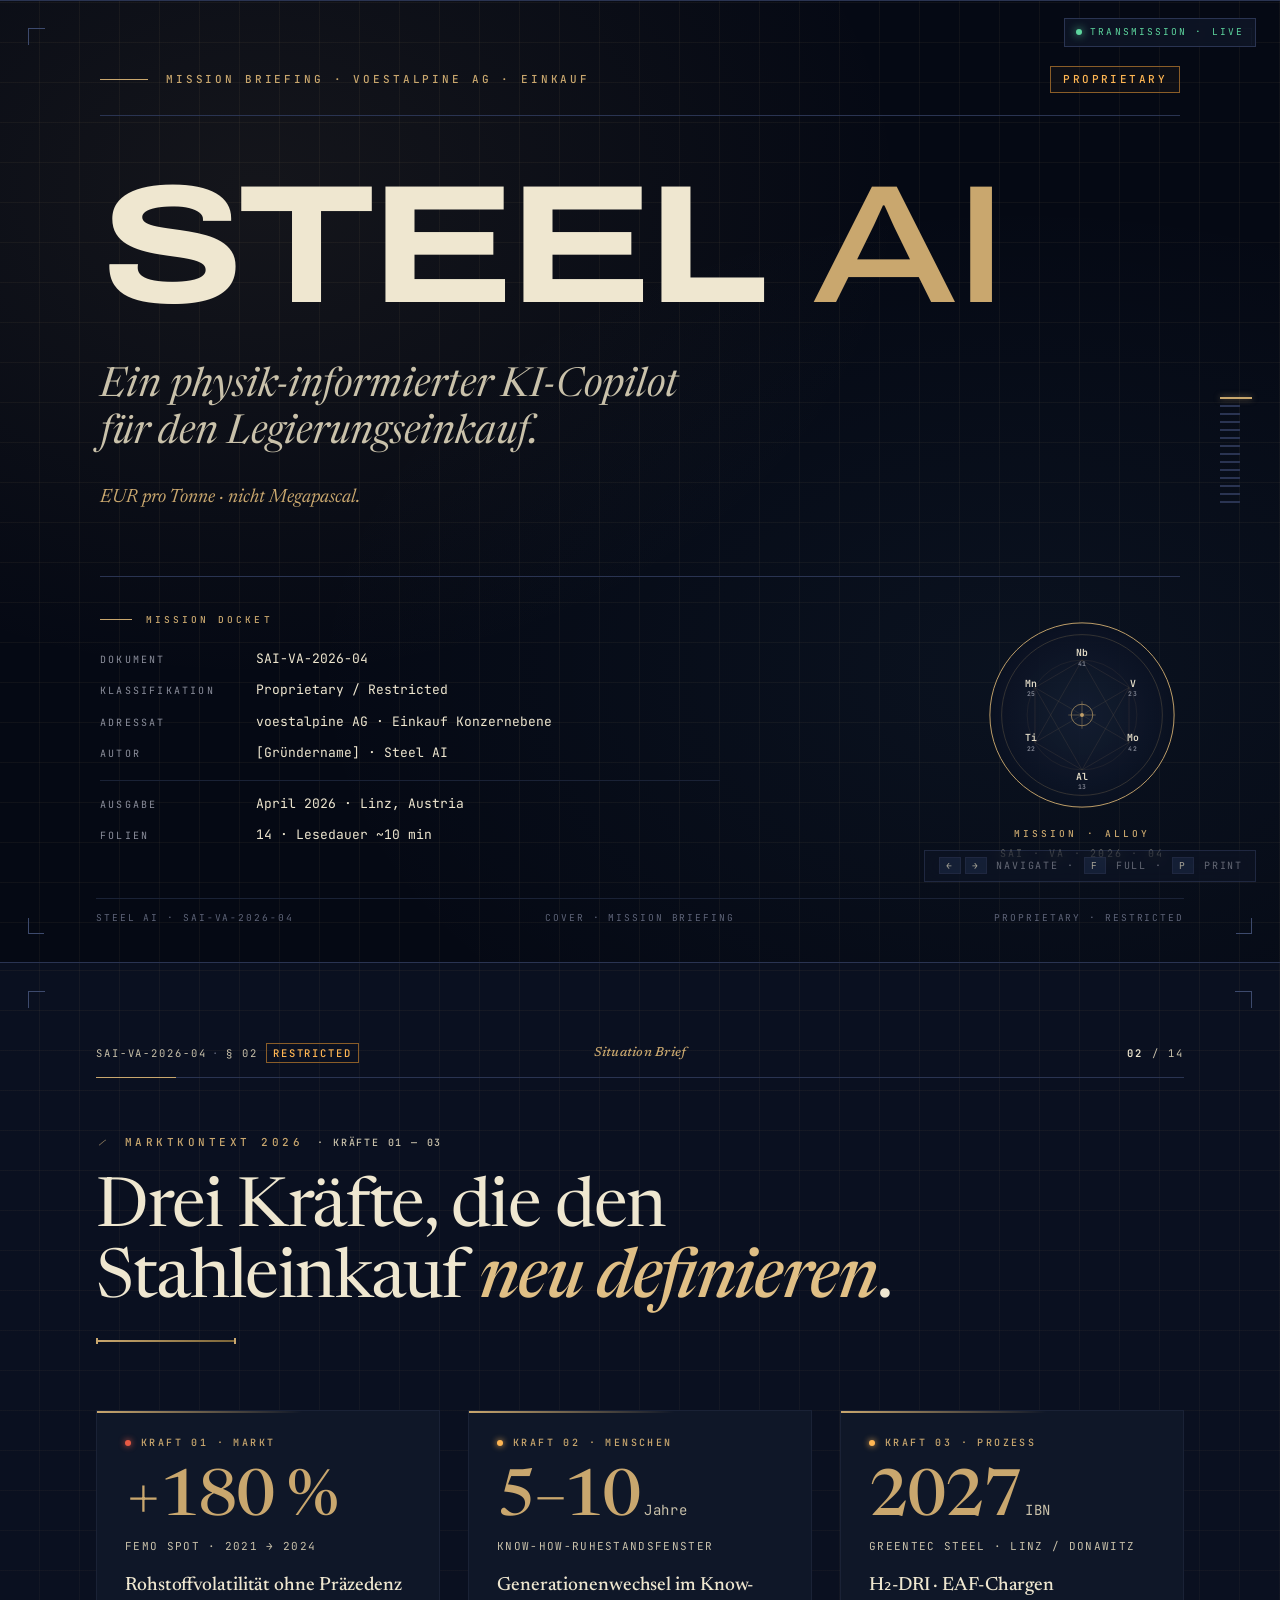
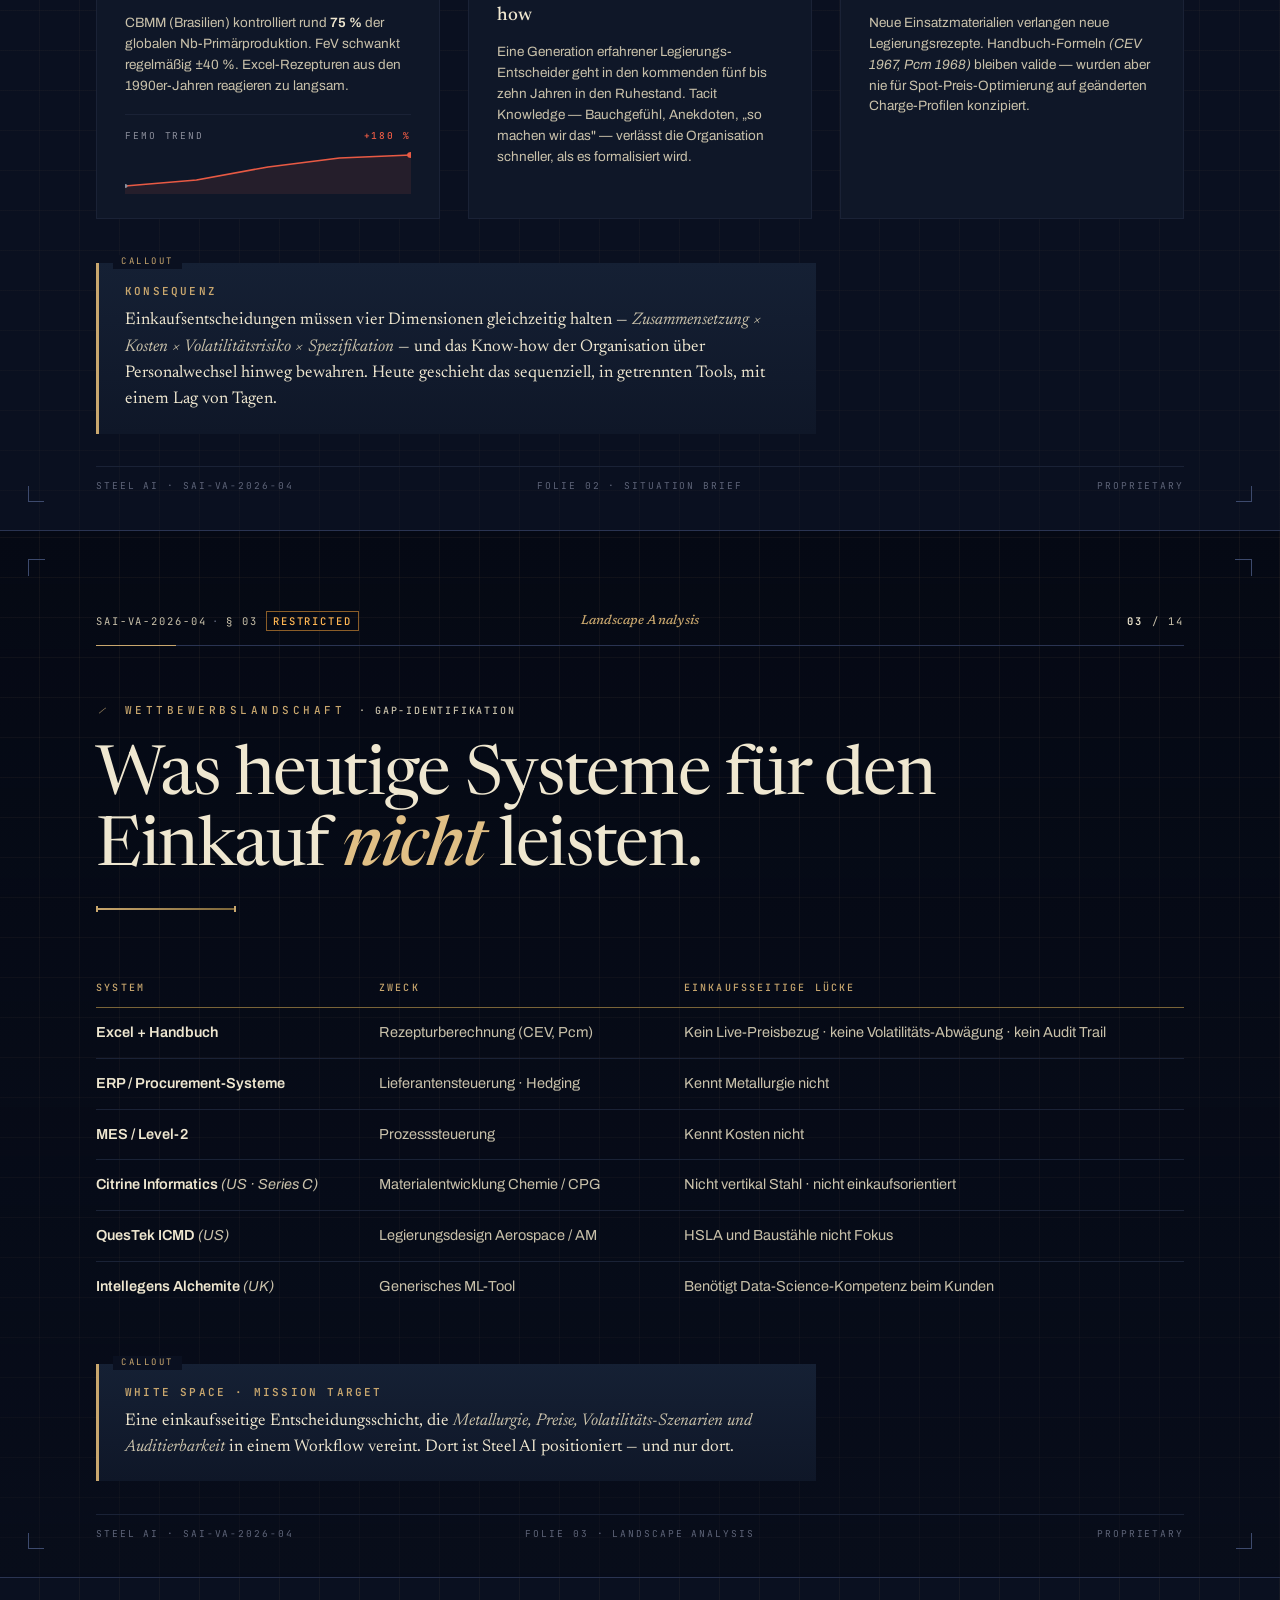
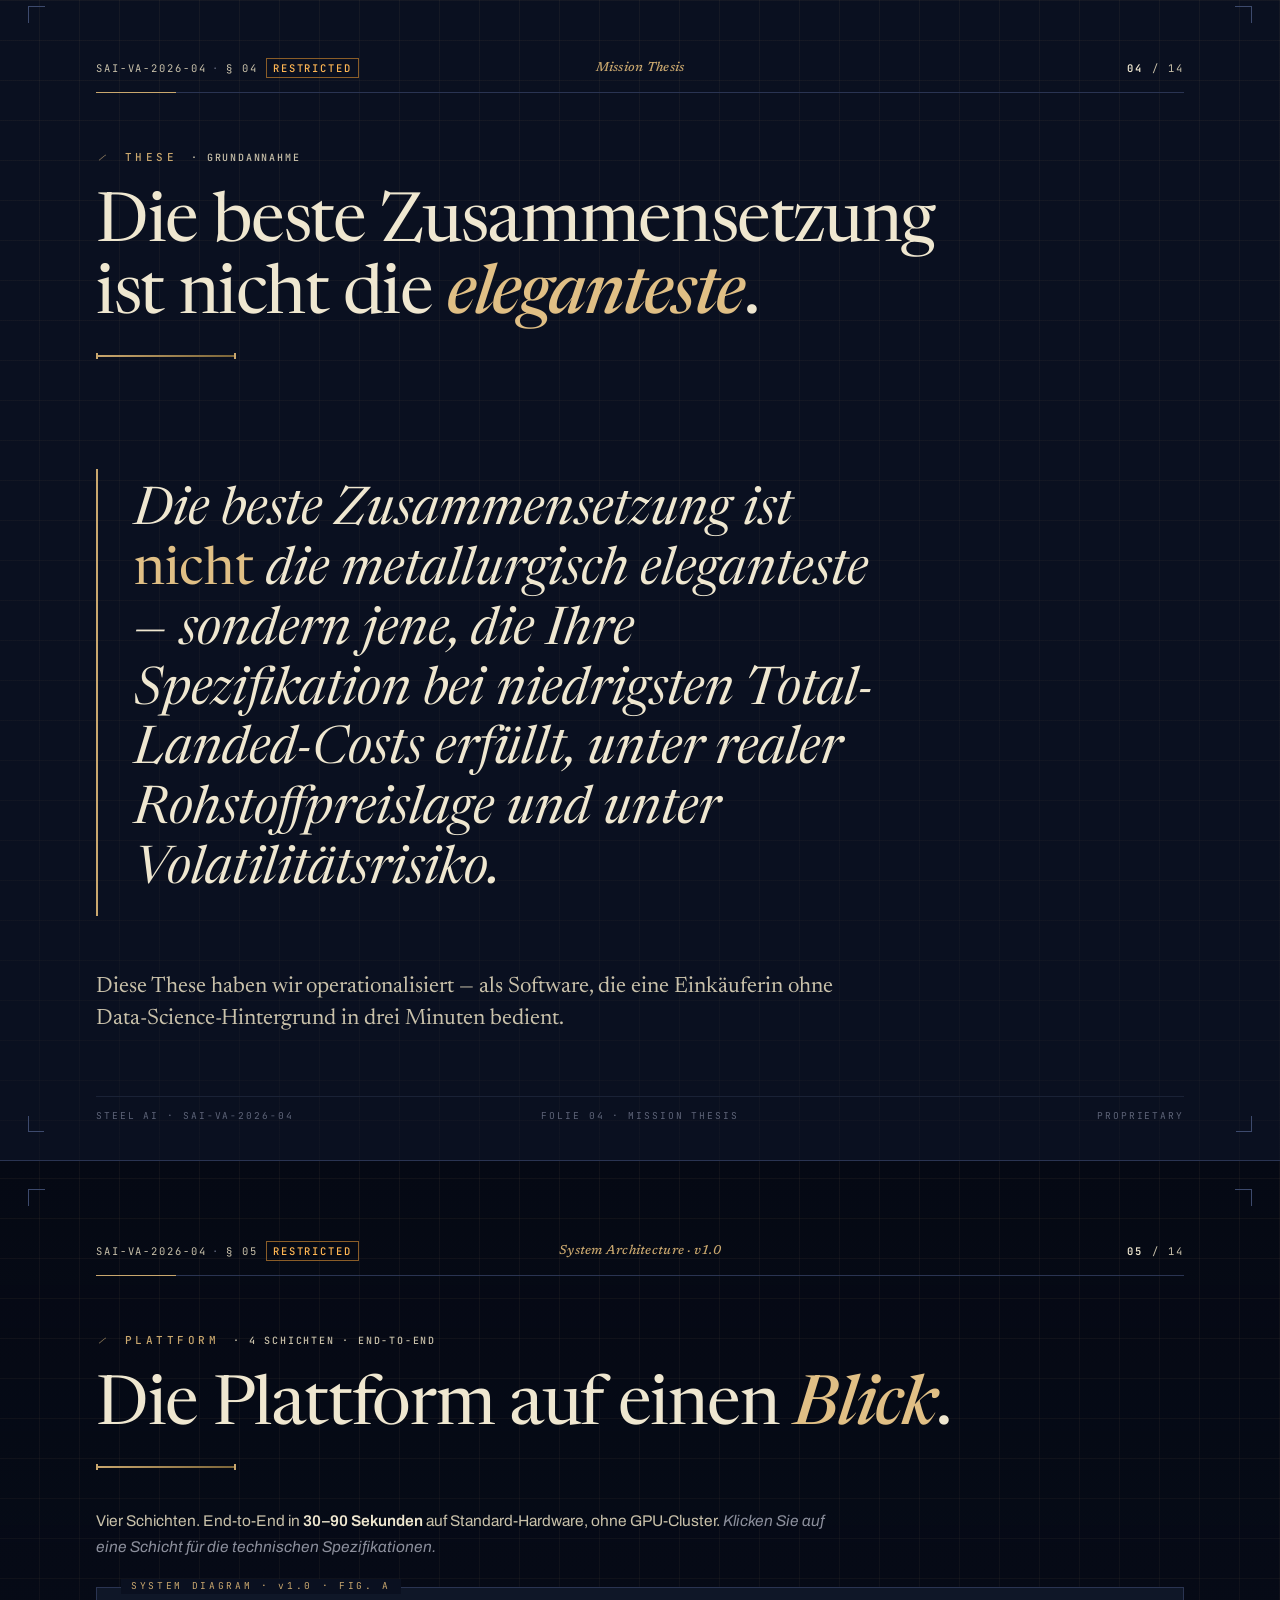
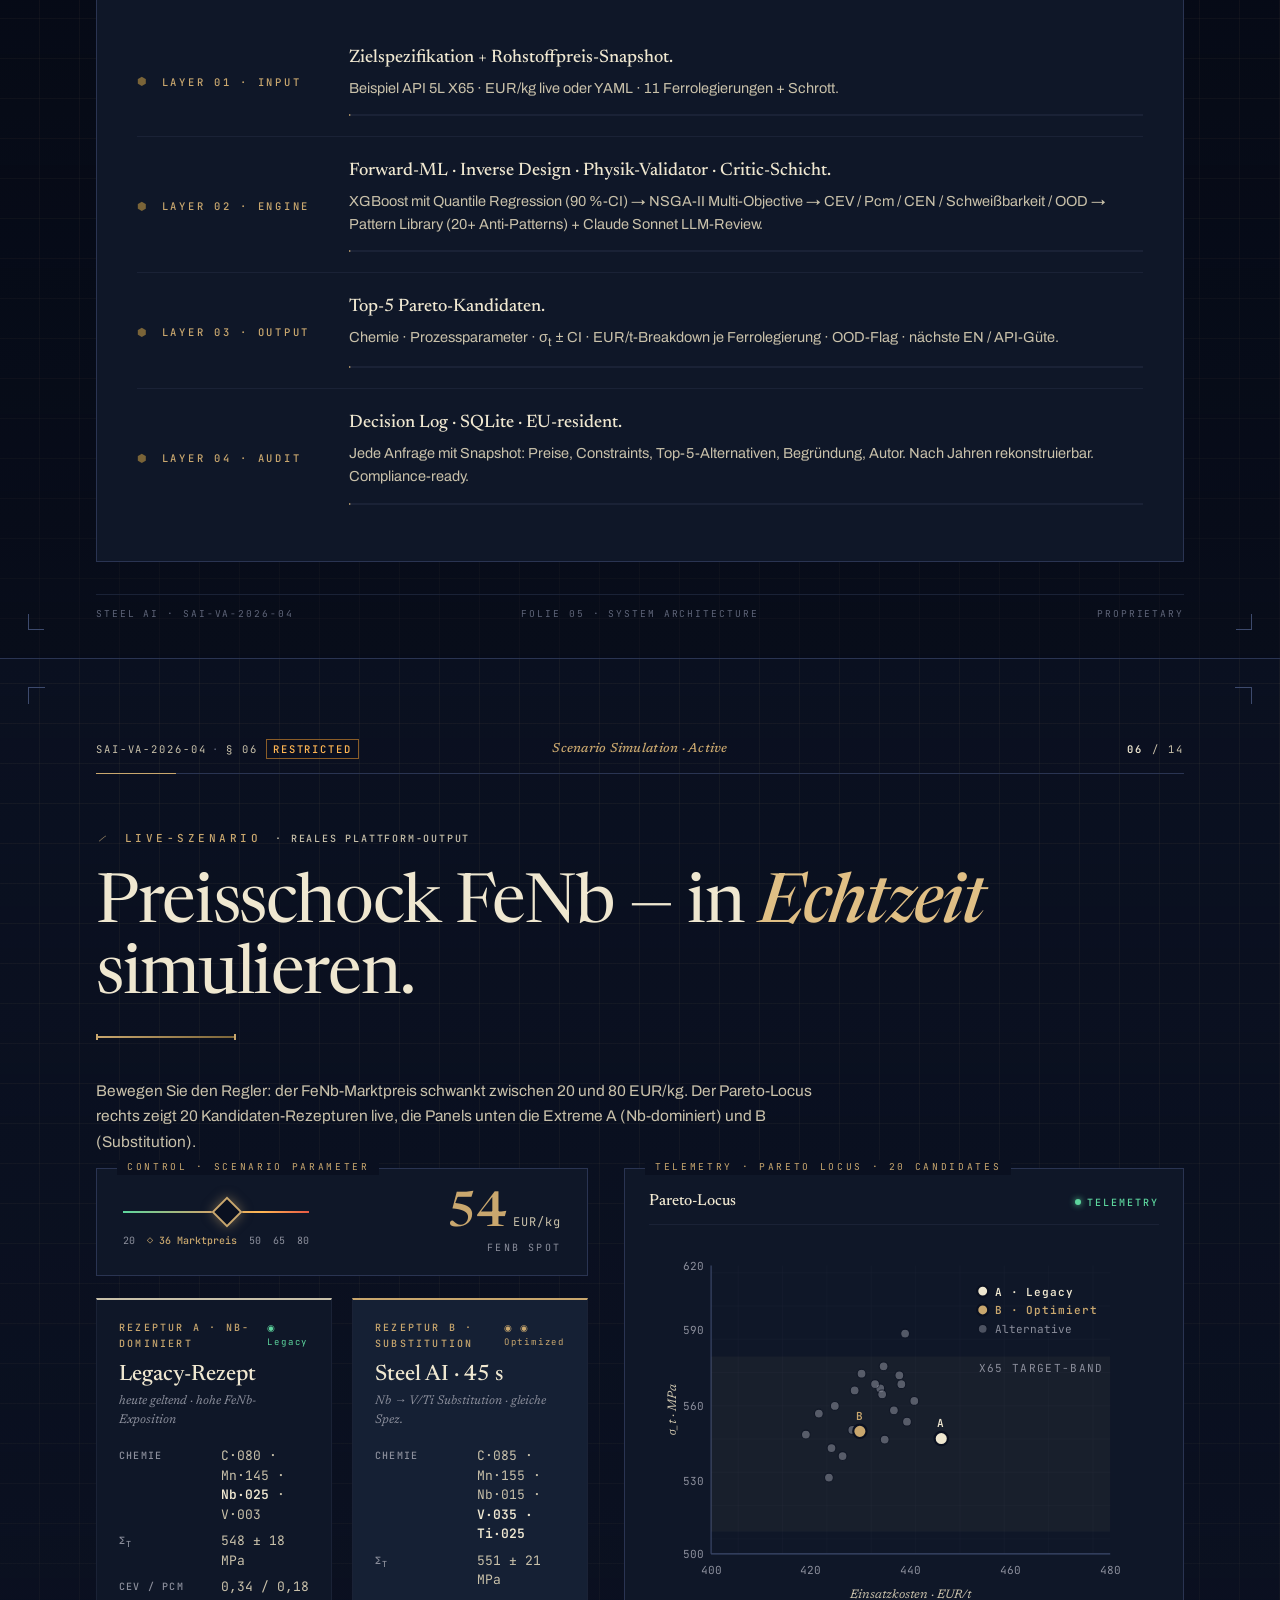
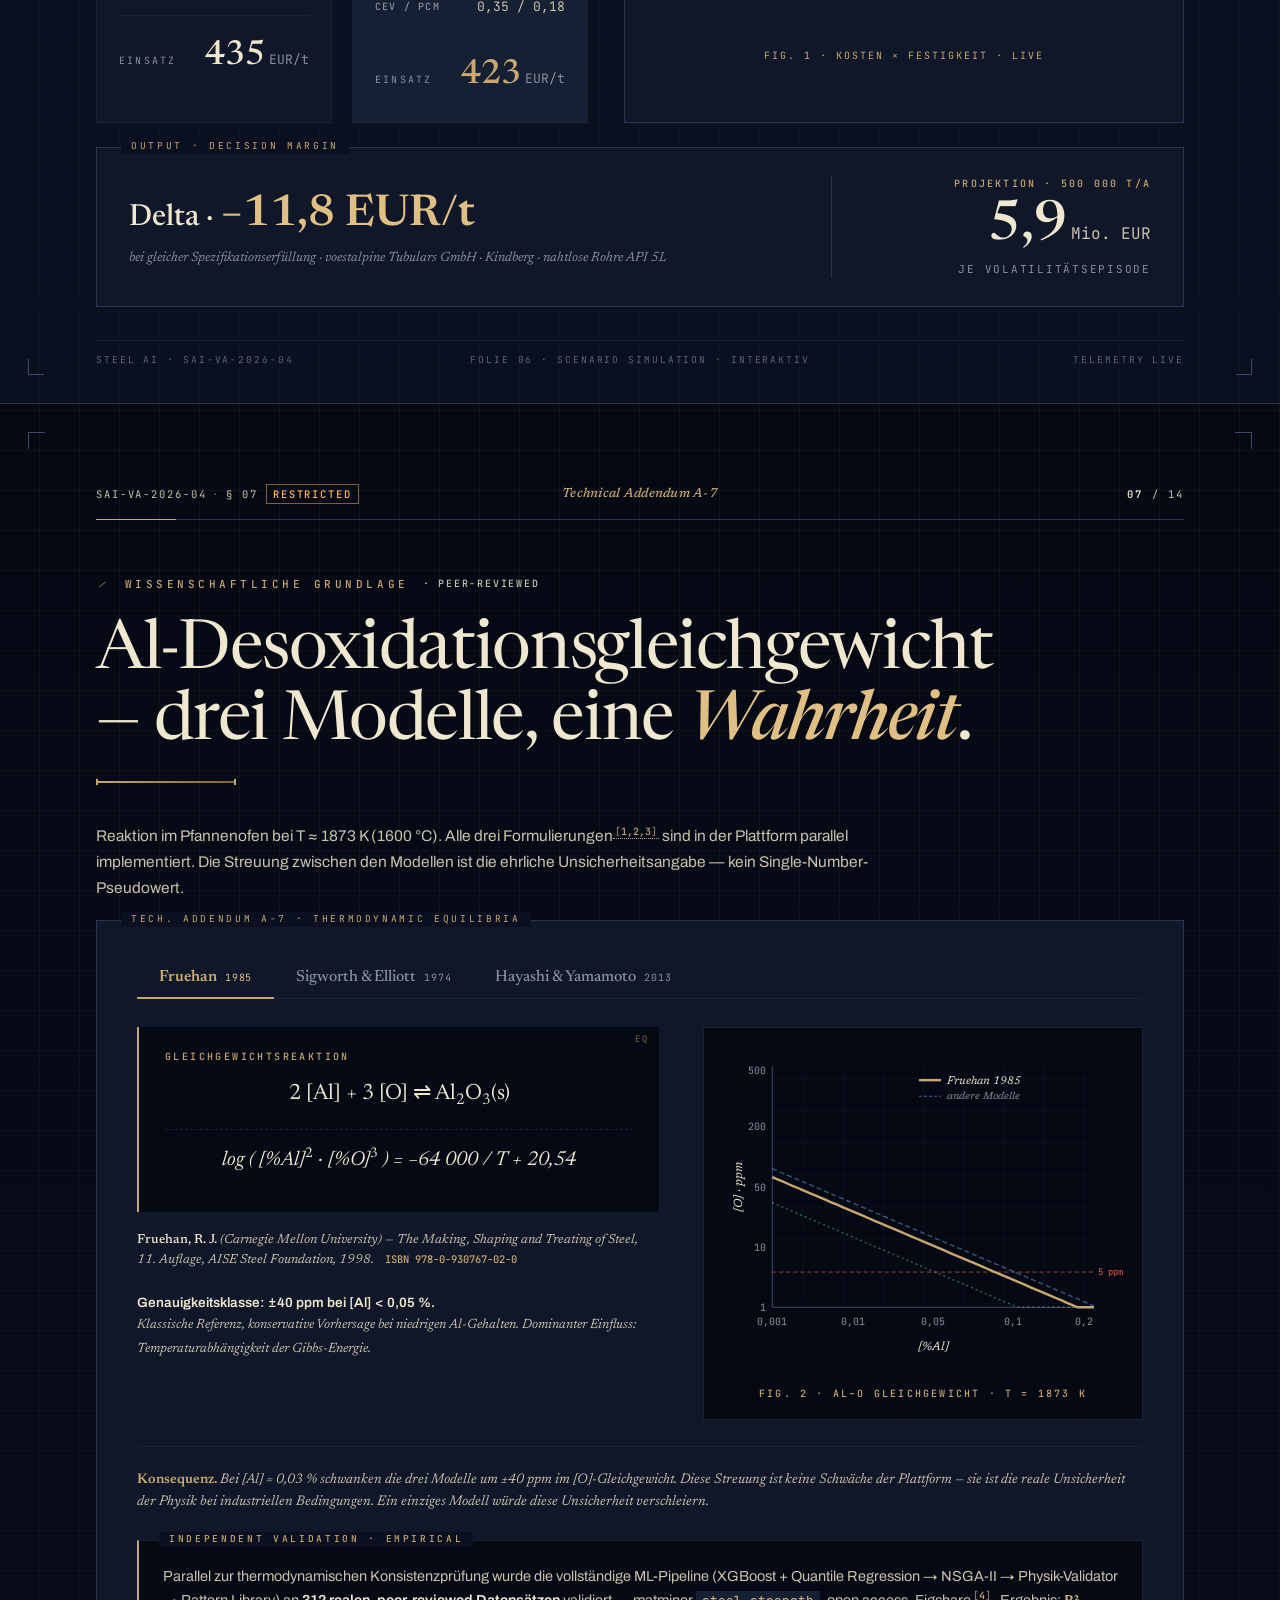
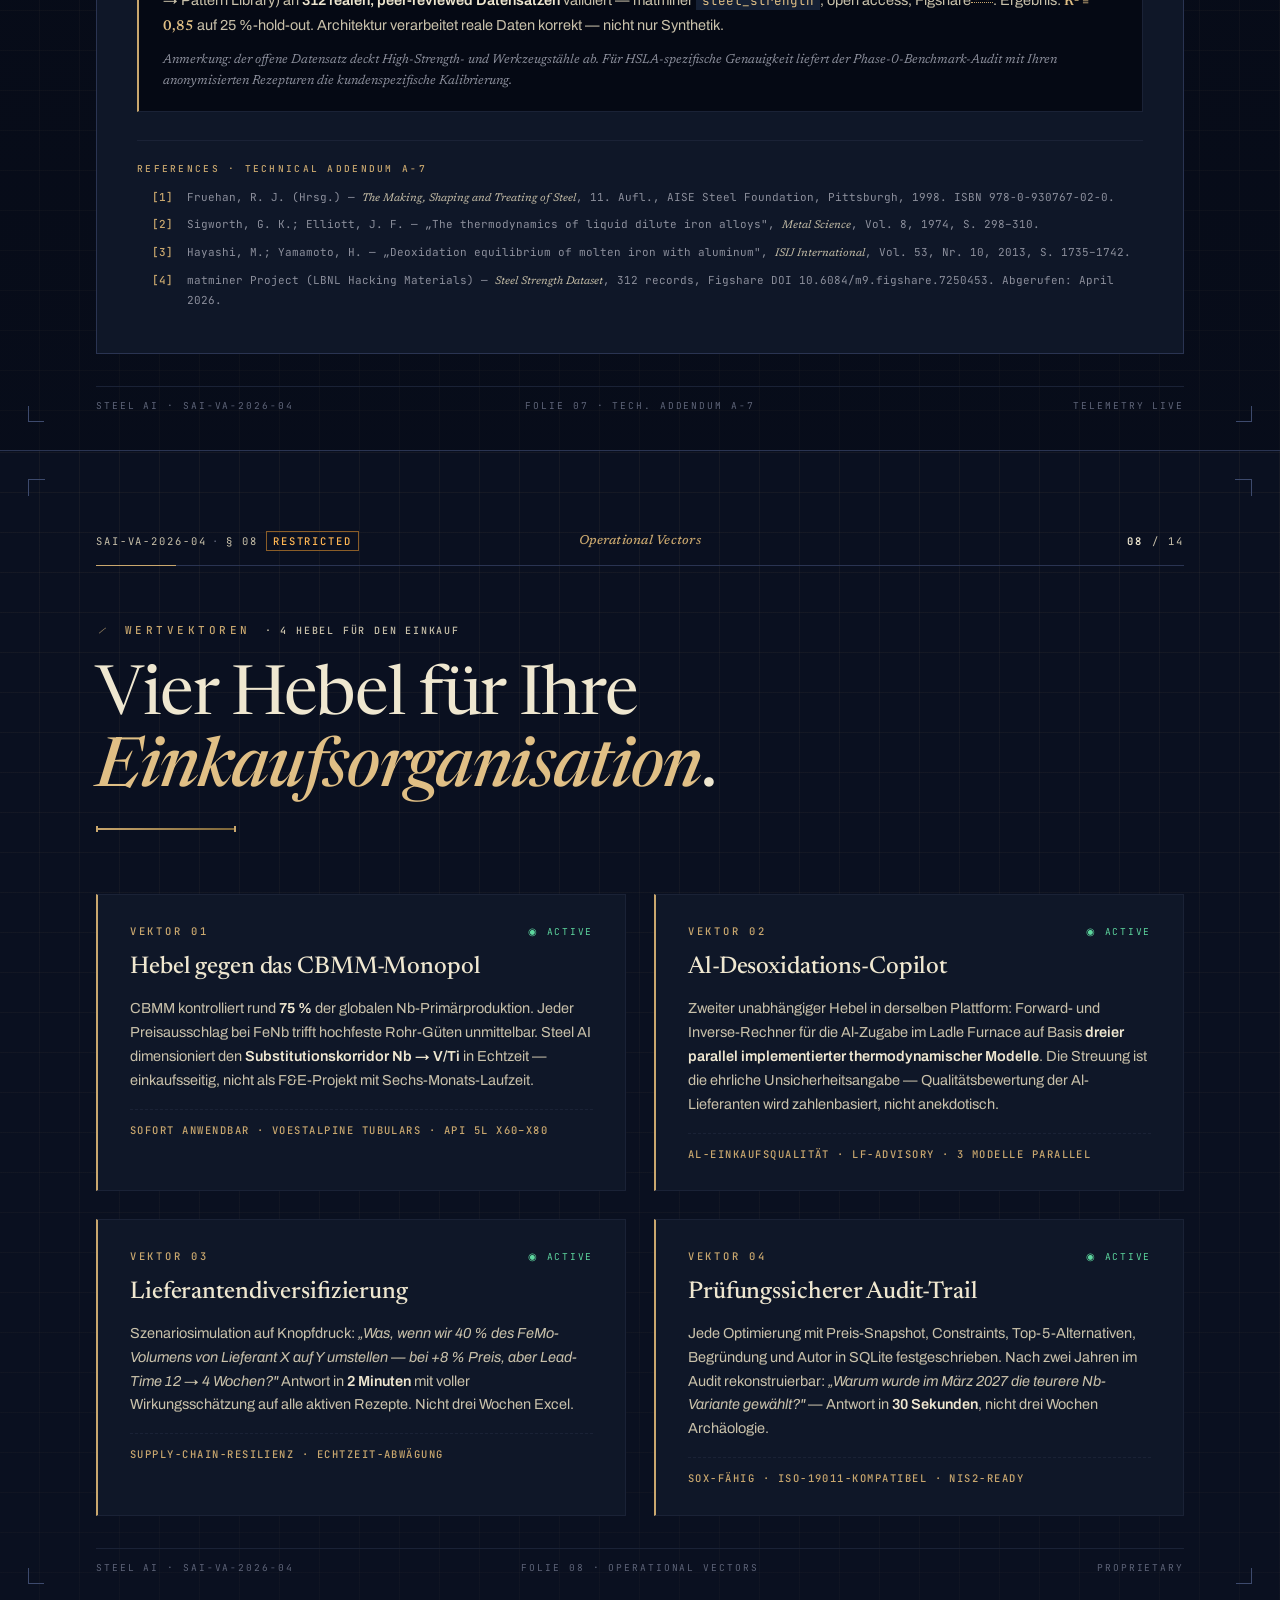
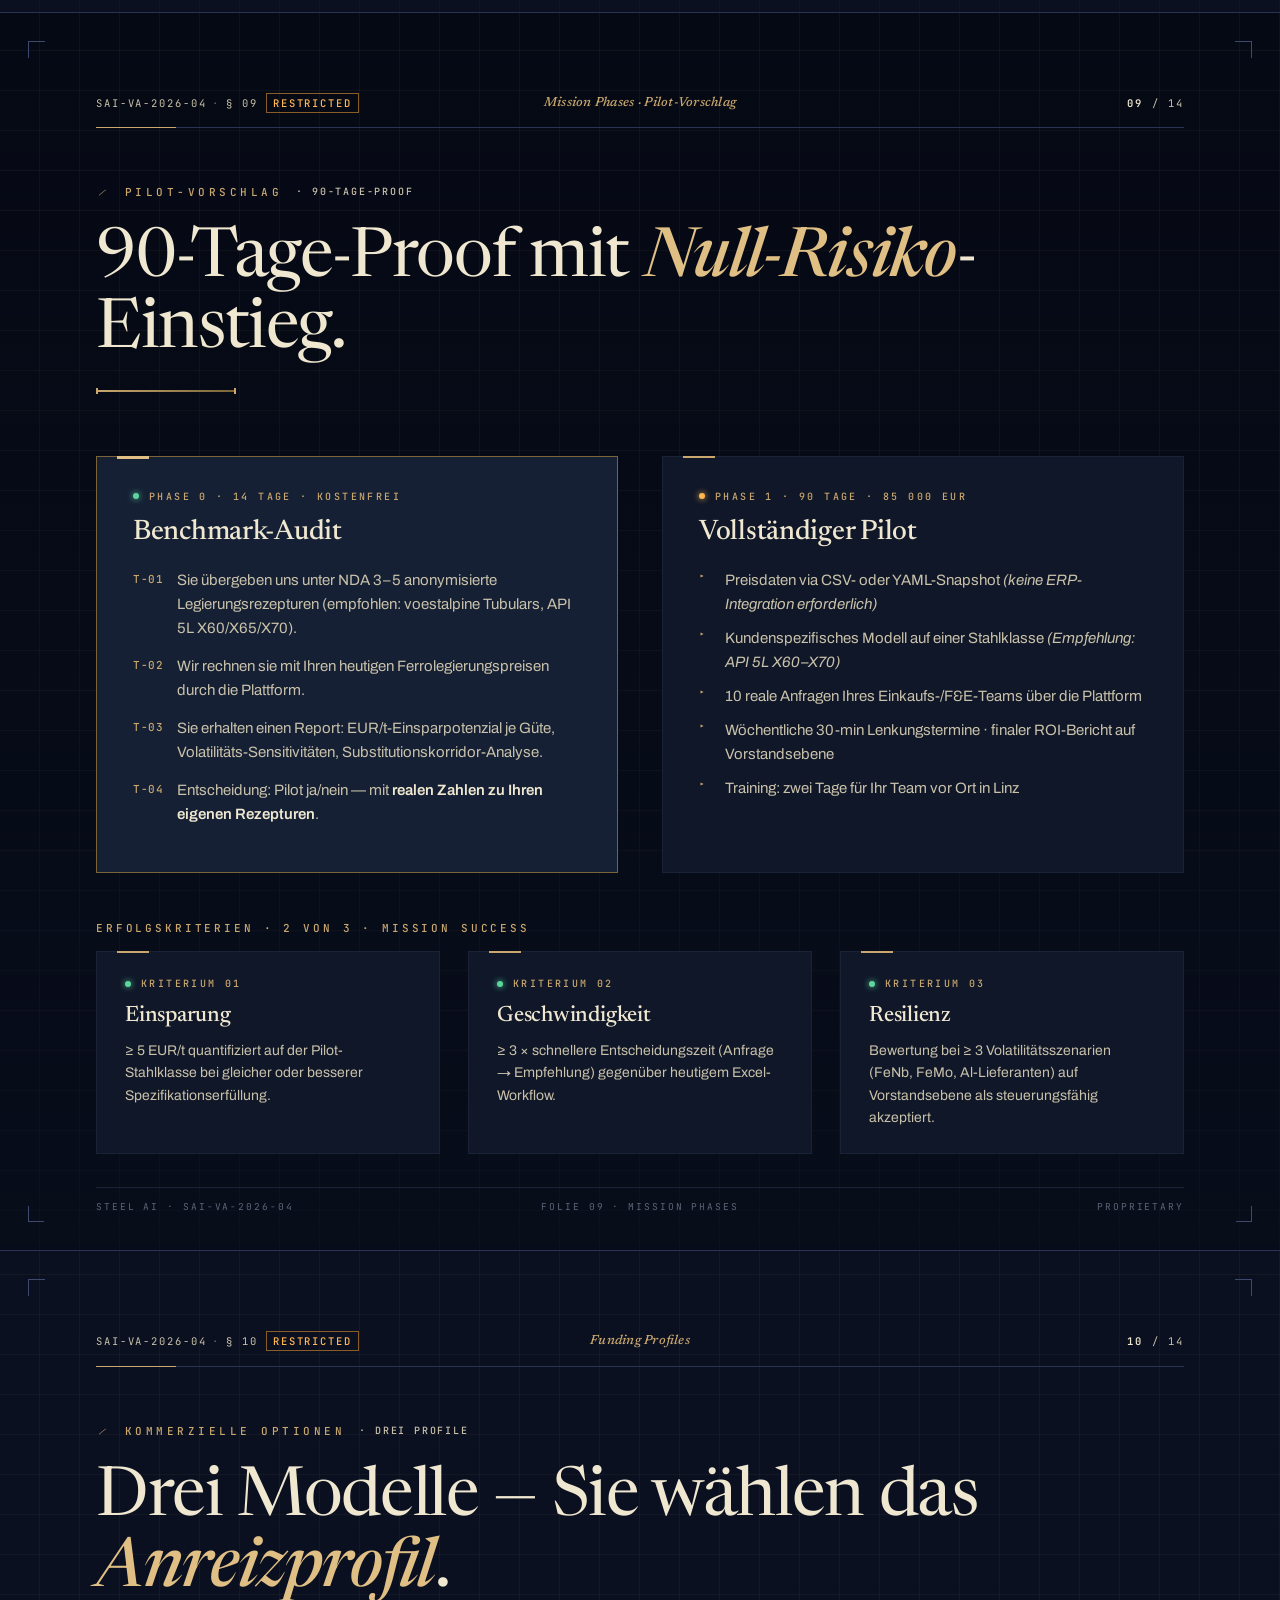
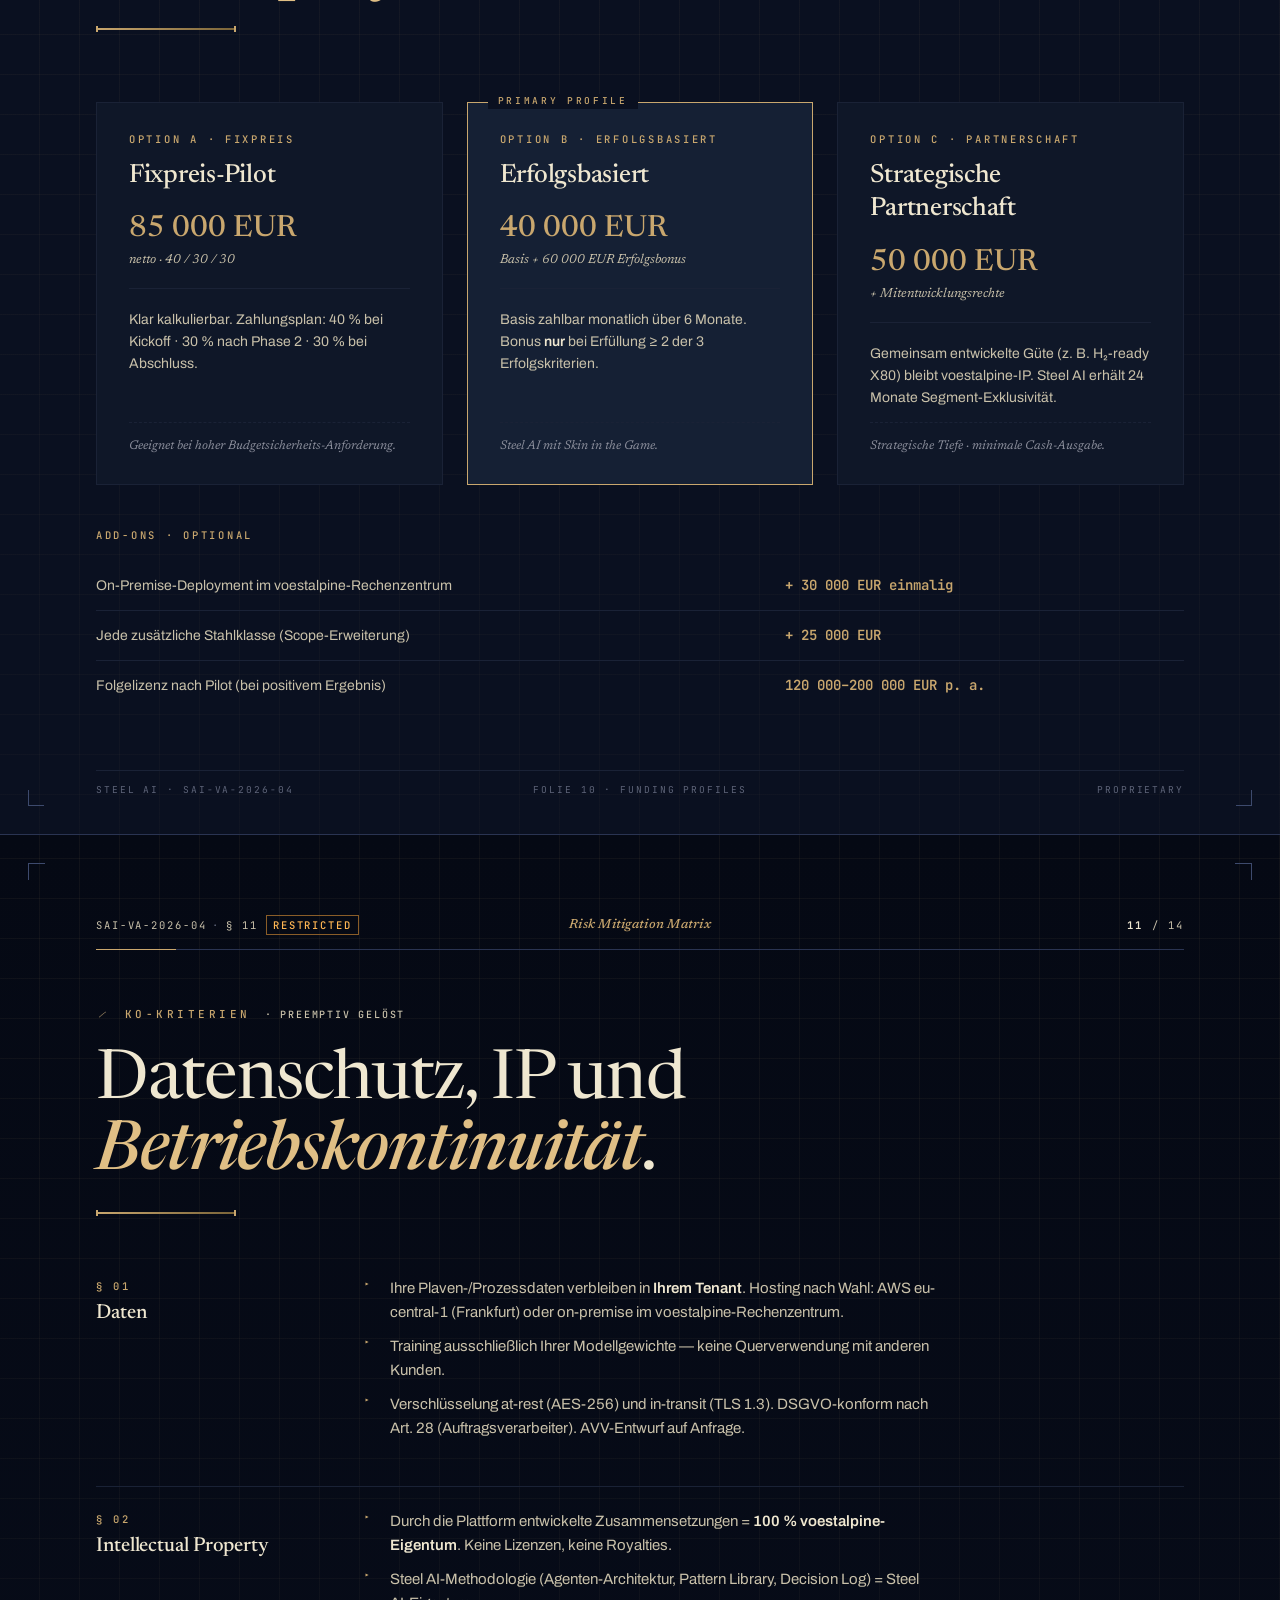
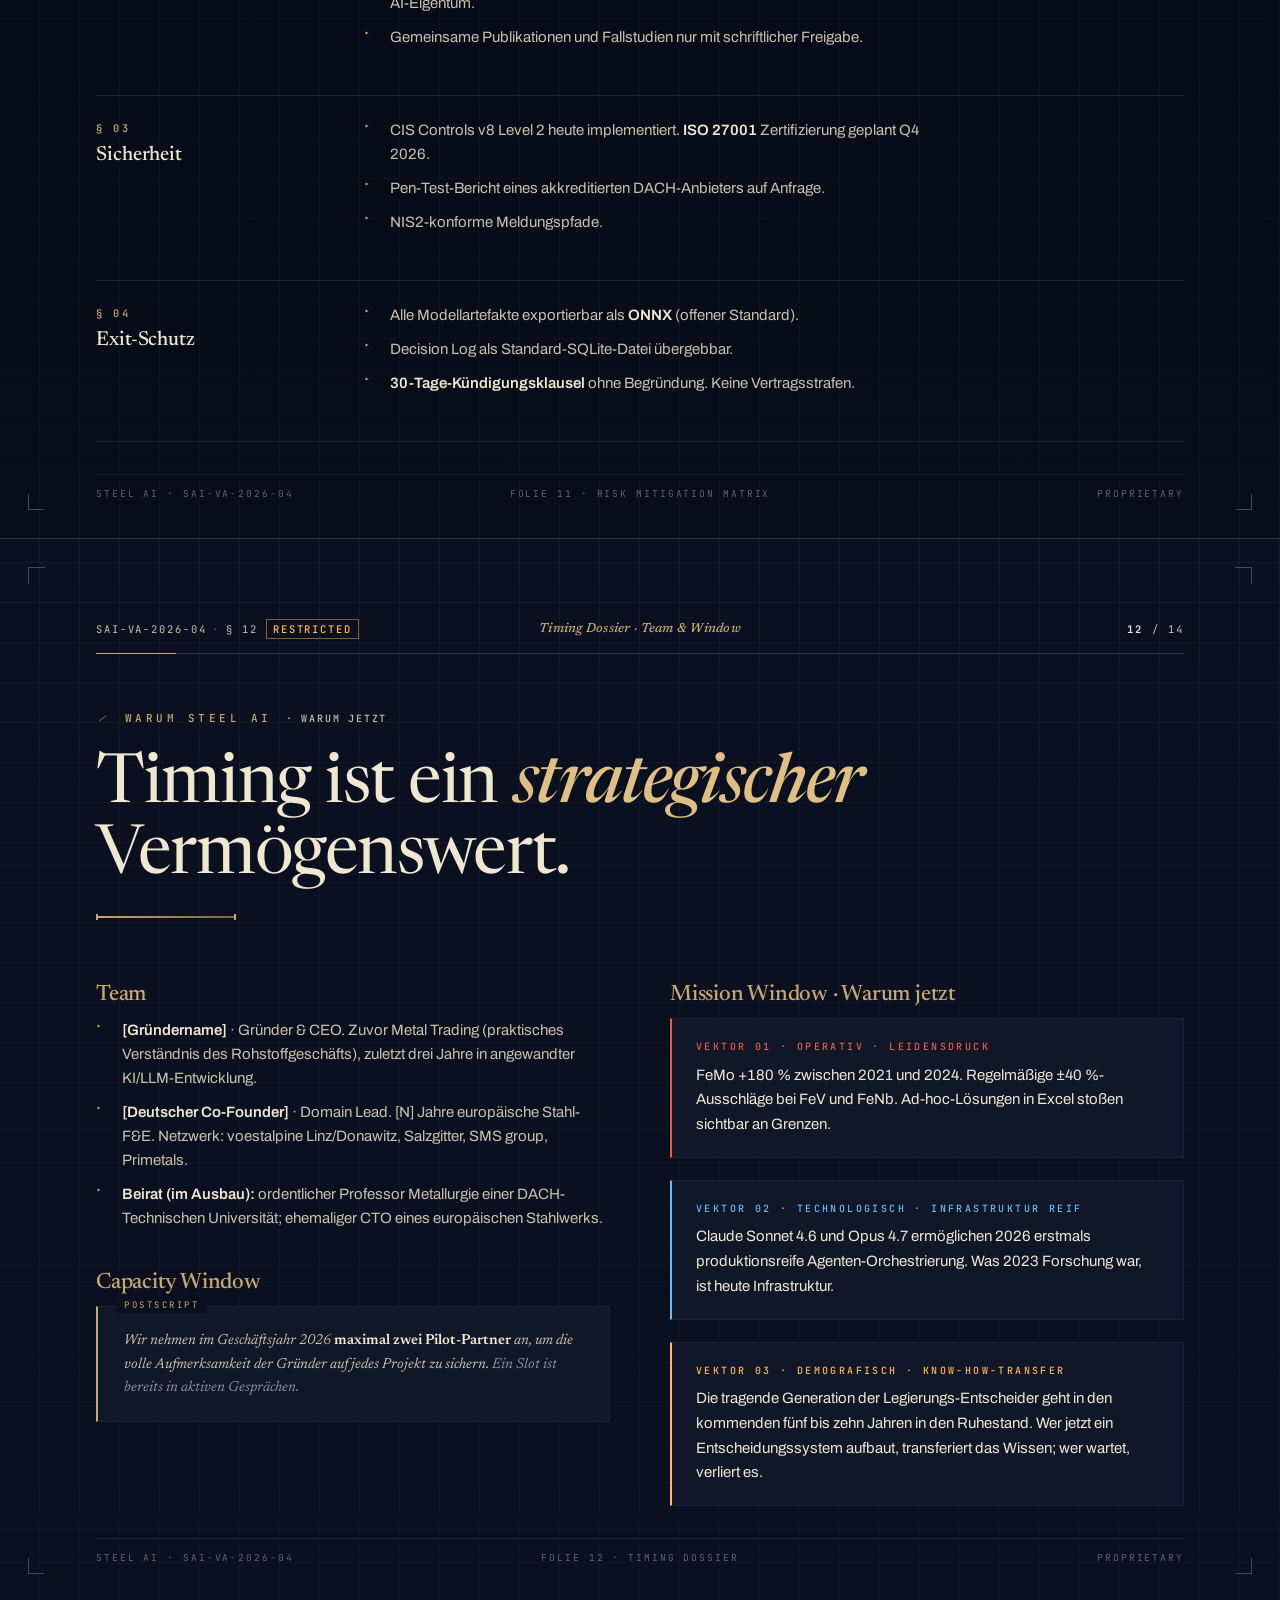
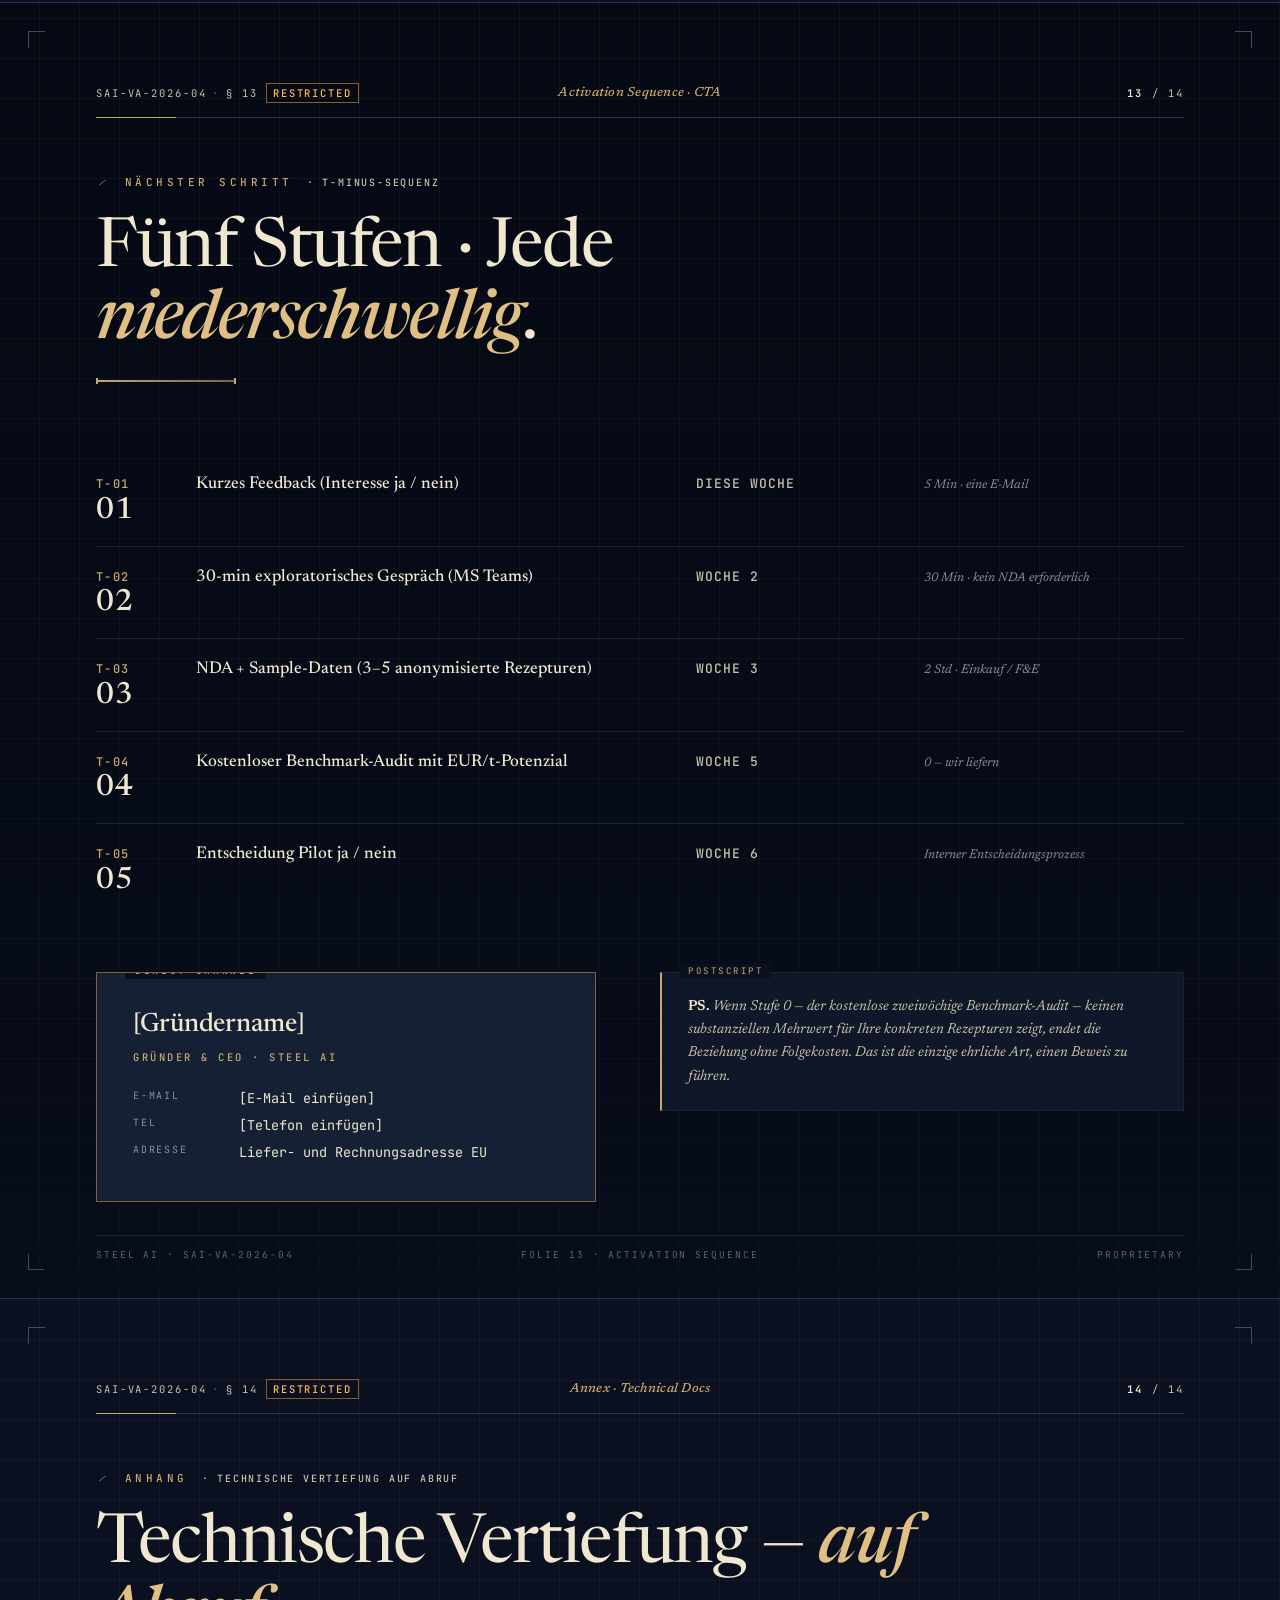
==== commit d79bf2e6: "docs(pitch): add empirical pipeline-validation bullet to Folie 7 Defensible claim added to all 4 pit" ====
--- a/sales/PITCH_VOESTALPINE_DE_AEROSPACE.html
+++ b/sales/PITCH_VOESTALPINE_DE_AEROSPACE.html
@@ -2061,11 +2061,20 @@
       <strong>Konsequenz.</strong> Bei [Al] = 0,03 % schwanken die drei Modelle um ±40 ppm im [O]-Gleichgewicht. Diese Streuung ist keine Schwäche der Plattform — sie ist die reale Unsicherheit der Physik bei industriellen Bedingungen. Ein einziges Modell würde diese Unsicherheit verschleiern.
     </div>
 
+    <div style="margin-top: 26px; padding: 20px 24px; background: var(--void); border: 1px solid var(--hairline); border-left: 2px solid var(--gold); position: relative;">
+      <div style="position: absolute; top: -9px; left: 20px; padding: 0 10px; font-family: var(--f-mono); font-size: 9.5px; letter-spacing: 0.28em; color: var(--gold); background: var(--vacuum); font-weight: 500;">INDEPENDENT VALIDATION · EMPIRICAL</div>
+      <p style="font-size: 14.5px; color: var(--cream-2); line-height: 1.65; margin-bottom: 0; max-width: none; padding-top: 4px;">
+        Parallel zur thermodynamischen Konsistenzprüfung wurde die vollständige ML-Pipeline (XGBoost + Quantile Regression → NSGA-II → Physik-Validator → Pattern Library) an <strong style="color: var(--cream);">312 realen, peer-reviewed Datensätzen</strong> validiert — matminer <code style="background: var(--panel-2); padding: 1px 6px; font-family: var(--f-mono); font-size: 12.5px; color: var(--gold-2);">steel_strength</code>, open access, Figshare<sup class="cite">4</sup>. Ergebnis: <strong style="color: var(--gold-2); font-family: var(--f-display); font-variation-settings: 'opsz' 18;">R² = 0,85</strong> auf 25 %-hold-out. Architektur verarbeitet reale Daten korrekt — nicht nur Synthetik.
+        <em style="display: block; margin-top: 10px; font-size: 13px; color: var(--fog); font-family: var(--f-display); font-variation-settings: 'opsz' 14;">Anmerkung: der offene Datensatz deckt High-Strength- und Werkzeugstähle ab. Für HSLA-spezifische Genauigkeit liefert der Phase-0-Benchmark-Audit mit Ihren anonymisierten Rezepturen die kundenspezifische Kalibrierung.</em>
+      </p>
+    </div>
+
     <div class="refs">
       <div class="refs-head">References · Technical Addendum A-7</div>
       <div class="ref"><span class="ref-num">[1]</span><span>Fruehan, R. J. (Hrsg.) — <em>The Making, Shaping and Treating of Steel</em>, 11. Aufl., AISE Steel Foundation, Pittsburgh, 1998. ISBN 978-0-930767-02-0.</span></div>
       <div class="ref"><span class="ref-num">[2]</span><span>Sigworth, G. K.; Elliott, J. F. — „The thermodynamics of liquid dilute iron alloys", <em>Metal Science</em>, Vol. 8, 1974, S. 298–310.</span></div>
       <div class="ref"><span class="ref-num">[3]</span><span>Hayashi, M.; Yamamoto, H. — „Deoxidation equilibrium of molten iron with aluminum", <em>ISIJ International</em>, Vol. 53, Nr. 10, 2013, S. 1735–1742.</span></div>
+      <div class="ref"><span class="ref-num">[4]</span><span>matminer Project (LBNL Hacking Materials) — <em>Steel Strength Dataset</em>, 312 records, Figshare DOI 10.6084/m9.figshare.7250453. Abgerufen: April 2026.</span></div>
     </div>
   </div>
 
